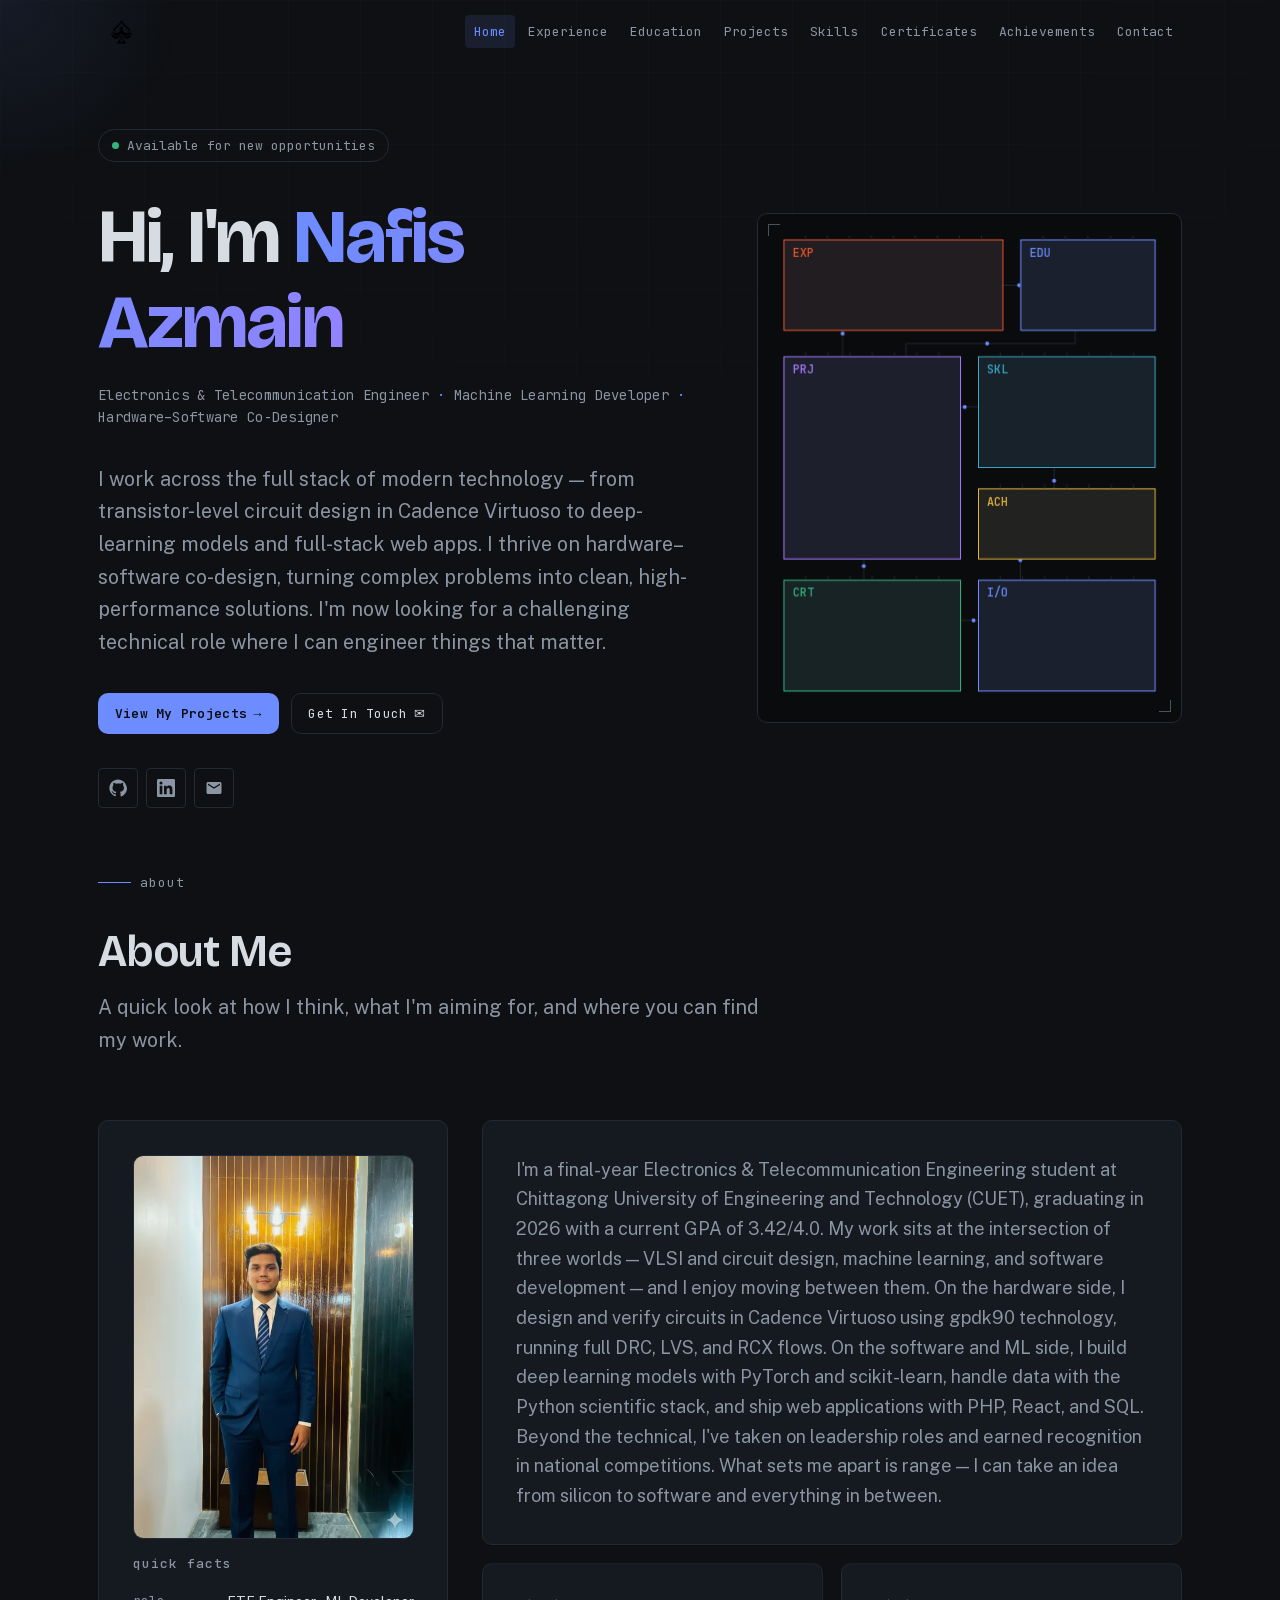
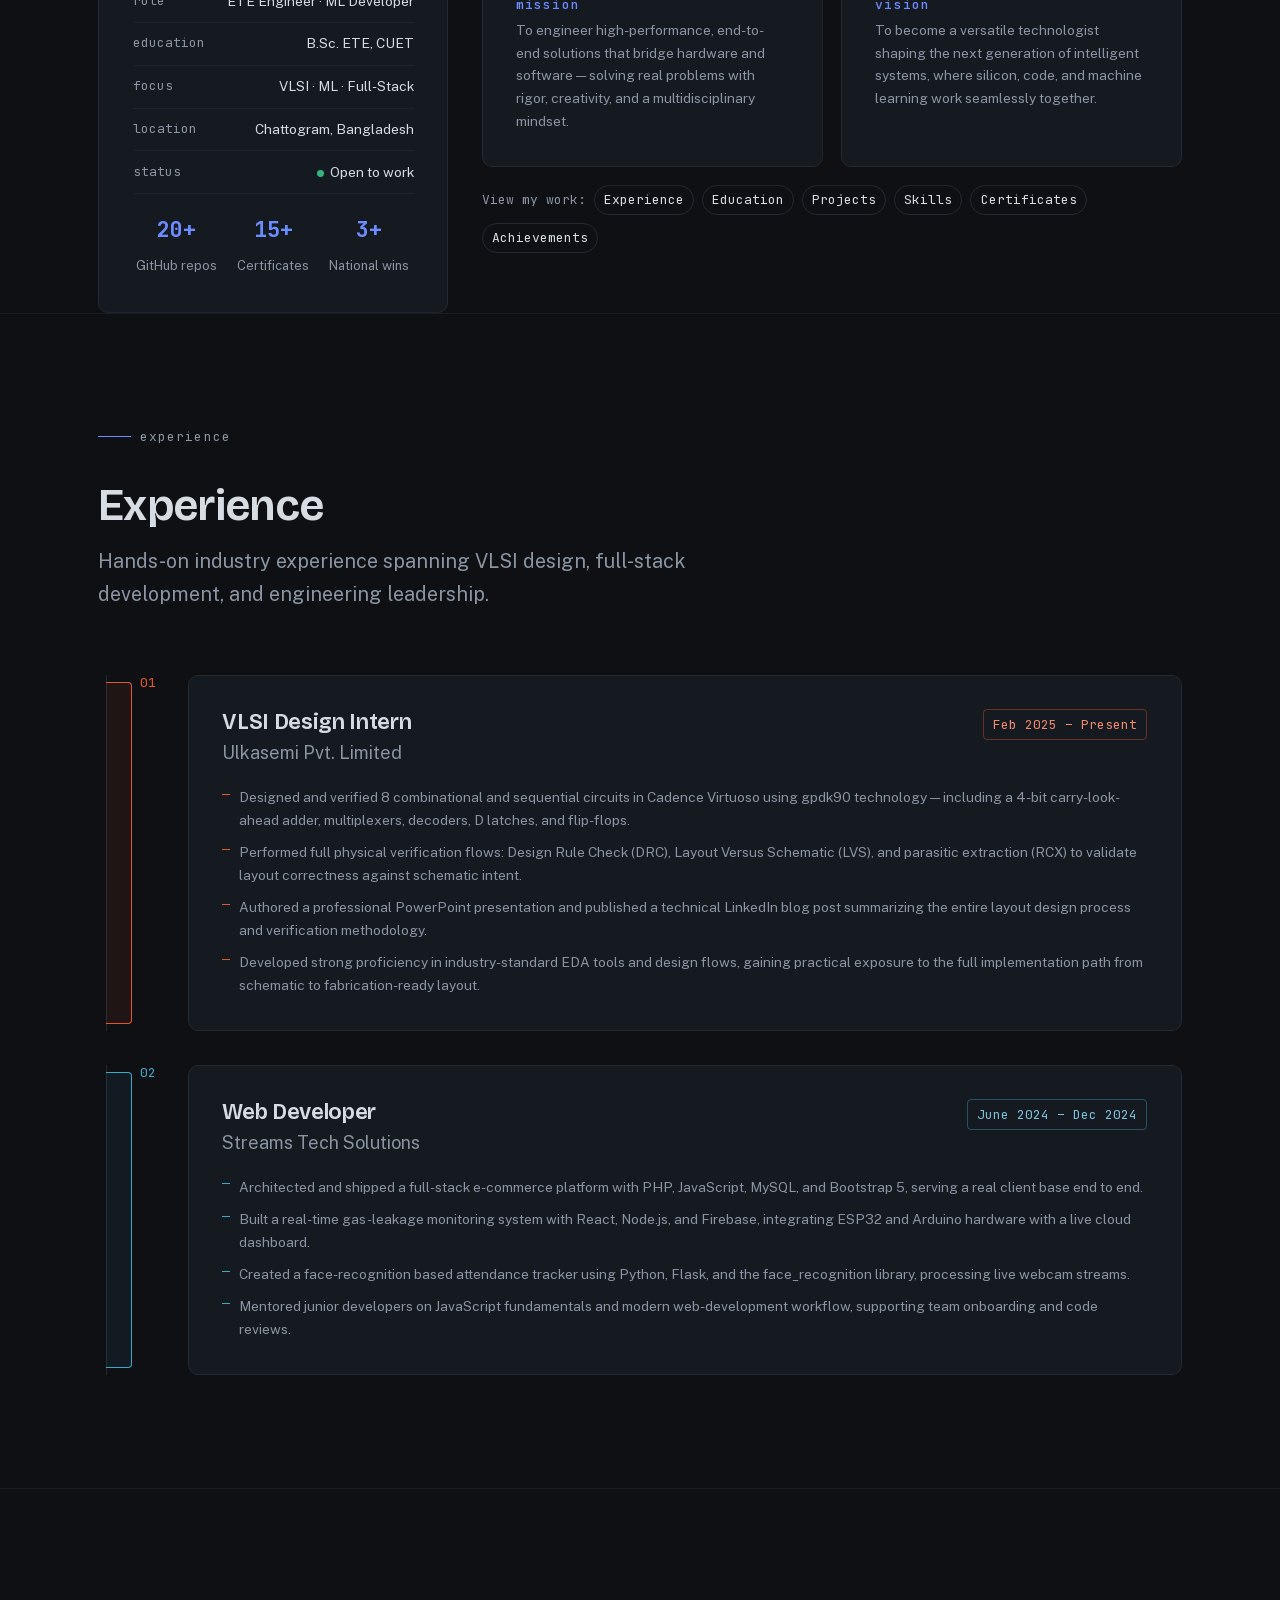
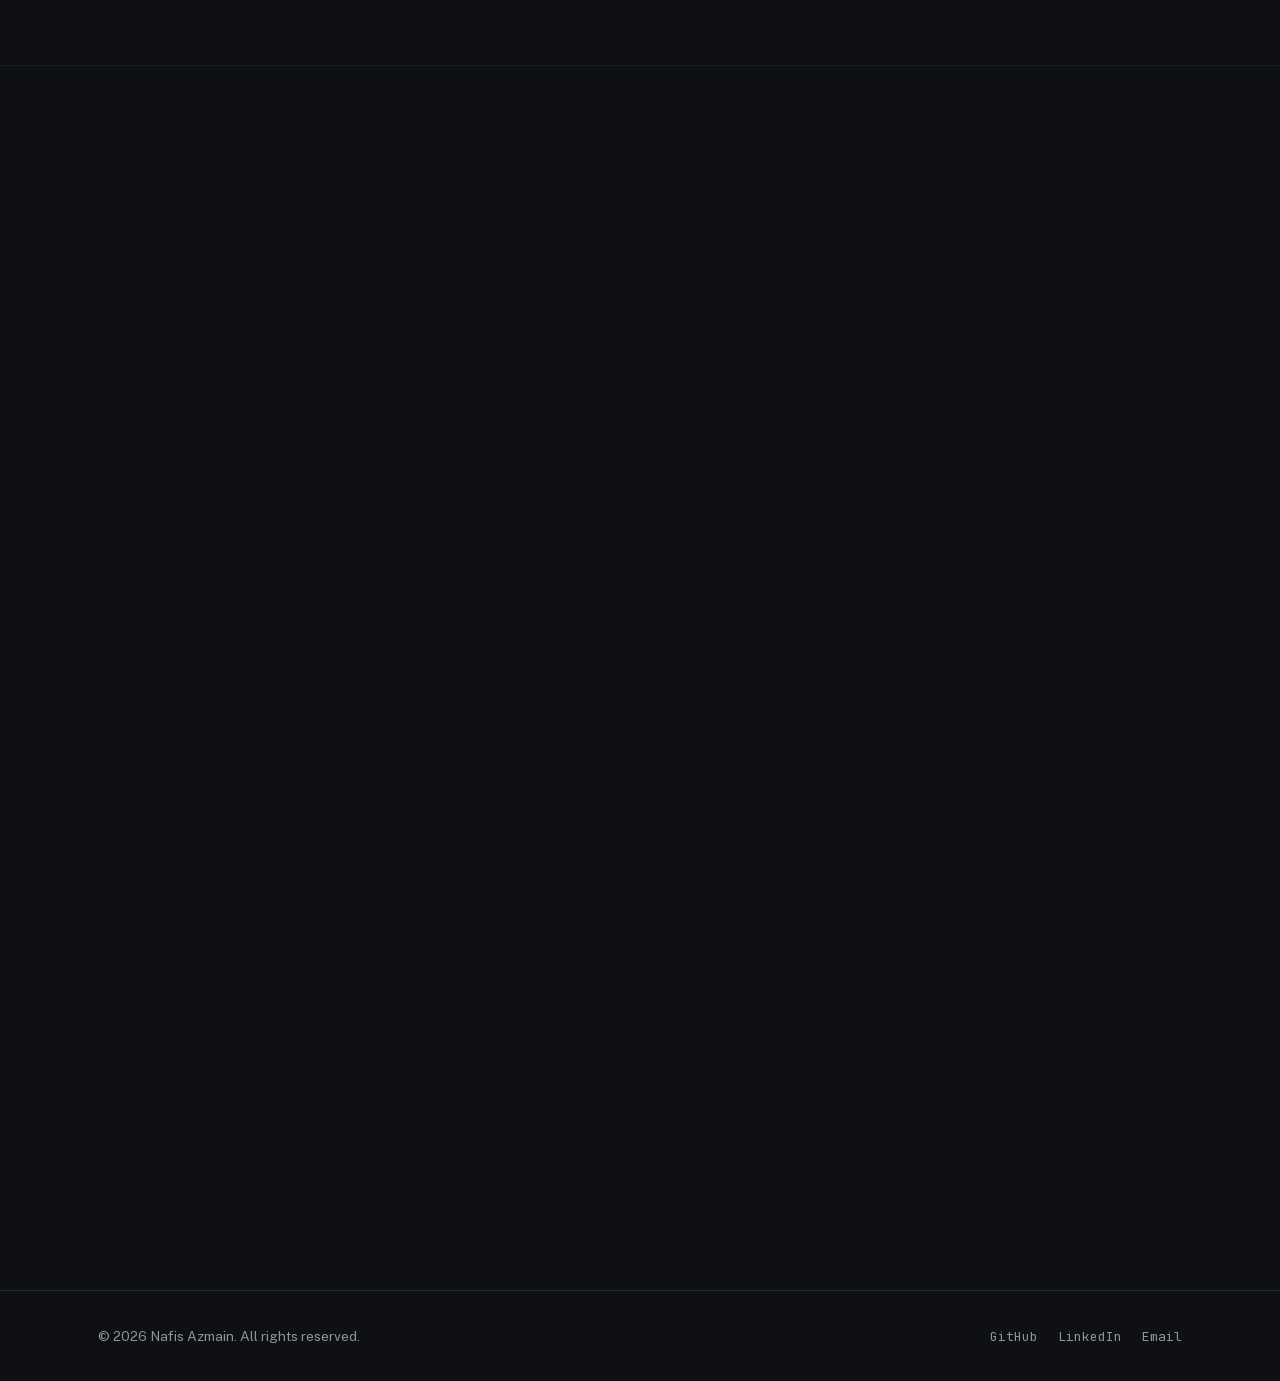
==== index.html @ 9a8f186a "Single-page portfolio with IC-layout design system Migrated from eight standalone pages to one ancho" ====
<!DOCTYPE html>
<html lang="en">
<head>
    <meta charset="UTF-8" />
    <meta name="viewport" content="width=device-width, initial-scale=1.0" />
    <title>Nafis Azmain — Portfolio</title>
    <meta name="description" content="Nafis Azmain — Electronics & Telecommunication Engineer, Machine Learning Developer, Hardware–Software Co-Designer." />
    <meta name="theme-color" content="#0E1013" />
    <link rel="icon" href="assets/img/logo-96.png" />
    <link rel="preload" href="assets/fonts/bricolage-grotesque-latin-vf.woff2" as="font" type="font/woff2" crossorigin />
    <link rel="preload" href="assets/fonts/public-sans-latin-vf.woff2" as="font" type="font/woff2" crossorigin />
    <link rel="preload" href="assets/fonts/jetbrains-mono-latin-vf.woff2" as="font" type="font/woff2" crossorigin />
    <link rel="stylesheet" href="assets/css/site.css" />
    <script>
        /* Capability bridge for CSS — prefs.js is the source of truth for modules */
        (function () {
            var c = document.documentElement.classList;
            c.add('js');
            var conn = navigator.connection;
            if (matchMedia('(prefers-reduced-motion: no-preference)').matches && !(conn && conn.saveData)) {
                c.add('motion-ok');
            }
        })();
    </script>
    <script type="importmap">
    {"imports": {
      "gsap": "https://esm.sh/gsap@3.15.0",
      "gsap/ScrollTrigger": "https://esm.sh/gsap@3.15.0/ScrollTrigger",
      "gsap/SplitText": "https://esm.sh/gsap@3.15.0/SplitText",
      "lenis": "https://esm.sh/lenis@1.3.25"
    }}
    </script>
    <script type="module" src="assets/js/site.js"></script>
</head>
<body>

<a class="skip-link" href="#main">Skip to content</a>

<!-- Icon sprite -->
<svg hidden aria-hidden="true">
    <symbol id="i-github" viewBox="0 0 24 24"><path fill="currentColor" d="M12 .5C5.7.5.5 5.7.5 12c0 5.1 3.3 9.4 7.8 10.9.6.1.8-.2.8-.6v-2c-3.2.7-3.9-1.4-3.9-1.4-.5-1.3-1.3-1.7-1.3-1.7-1-.7.1-.7.1-.7 1.2.1 1.8 1.2 1.8 1.2 1 1.8 2.8 1.3 3.5 1 .1-.8.4-1.3.7-1.6-2.6-.3-5.3-1.3-5.3-5.8 0-1.3.5-2.3 1.2-3.1-.1-.3-.5-1.5.1-3.1 0 0 1-.3 3.3 1.2 1-.3 2-.4 3-.4s2 .1 3 .4c2.3-1.5 3.3-1.2 3.3-1.2.6 1.6.2 2.8.1 3.1.8.8 1.2 1.9 1.2 3.1 0 4.5-2.7 5.5-5.3 5.8.4.4.8 1.1.8 2.2v3.3c0 .3.2.7.8.6 4.5-1.5 7.8-5.8 7.8-10.9C23.5 5.7 18.3.5 12 .5z"/></symbol>
    <symbol id="i-linkedin" viewBox="0 0 24 24"><path fill="currentColor" d="M20.45 20.45h-3.55v-5.57c0-1.33-.03-3.04-1.85-3.04-1.85 0-2.14 1.45-2.14 2.95v5.66H9.36V9h3.41v1.56h.05c.48-.9 1.65-1.85 3.4-1.85 3.63 0 4.3 2.39 4.3 5.5v6.24zM5.34 7.43a2.06 2.06 0 1 1 0-4.12 2.06 2.06 0 0 1 0 4.12zM7.12 20.45H3.56V9h3.56v11.45zM22.22 0H1.77C.79 0 0 .77 0 1.73v20.54C0 23.23.79 24 1.77 24h20.45c.98 0 1.78-.77 1.78-1.73V1.73C24 .77 23.2 0 22.22 0z"/></symbol>
    <symbol id="i-mail" viewBox="0 0 24 24"><path fill="currentColor" d="M20 4H4c-1.1 0-2 .9-2 2v12c0 1.1.9 2 2 2h16c1.1 0 2-.9 2-2V6c0-1.1-.9-2-2-2zm0 4-8 5-8-5V6l8 5 8-5v2z"/></symbol>
    <symbol id="i-ext" viewBox="0 0 24 24"><g fill="none" stroke="currentColor" stroke-width="2" stroke-linecap="round" stroke-linejoin="round"><path d="M18 13v6a2 2 0 0 1-2 2H5a2 2 0 0 1-2-2V8a2 2 0 0 1 2-2h6"/><path d="M15 3h6v6"/><path d="M10 14 21 3"/></g></symbol>
    <symbol id="i-location" viewBox="0 0 24 24"><path fill="currentColor" d="M12 2C8.13 2 5 5.13 5 9c0 5.25 7 13 7 13s7-7.75 7-13c0-3.87-3.13-7-7-7zm0 9.5a2.5 2.5 0 1 1 0-5 2.5 2.5 0 0 1 0 5z"/></symbol>
    <symbol id="i-clock" viewBox="0 0 24 24"><g fill="none" stroke="currentColor" stroke-width="2" stroke-linecap="round" stroke-linejoin="round"><circle cx="12" cy="12" r="9"/><path d="M12 7v5l3 2"/></g></symbol>
    <symbol id="i-menu" viewBox="0 0 24 24"><g fill="none" stroke="currentColor" stroke-width="2" stroke-linecap="round"><path d="M4 7h16M4 12h16M4 17h16"/></g></symbol>
    <symbol id="i-x" viewBox="0 0 24 24"><g fill="none" stroke="currentColor" stroke-width="2" stroke-linecap="round"><path d="m6 6 12 12M18 6 6 18"/></g></symbol>
    <symbol id="i-up" viewBox="0 0 24 24"><g fill="none" stroke="currentColor" stroke-width="2" stroke-linecap="round" stroke-linejoin="round"><path d="M12 19V5M5 12l7-7 7 7"/></g></symbol>
    <symbol id="i-eye" viewBox="0 0 24 24"><g fill="none" stroke="currentColor" stroke-width="2"><path d="M1 12s4-8 11-8 11 8 11 8-4 8-11 8-11-8-11-8z"/><circle cx="12" cy="12" r="3"/></g></symbol>
</svg>

<header class="site-header">
    <div class="container nav-bar">
        <a href="#hero" class="wordmark" aria-label="Nafis Azmain — Home">
            <img src="assets/img/logo-96.webp" alt="" width="141" height="96" />
        </a>
        <nav aria-label="Primary">
            <ul class="nav-links">
                <li><a href="#hero">Home</a></li>
                <li><a href="#experience">Experience</a></li>
                <li><a href="#education">Education</a></li>
                <li><a href="#projects">Projects</a></li>
                <li><a href="#skills">Skills</a></li>
                <li><a href="#certifications">Certificates</a></li>
                <li><a href="#achievements">Achievements</a></li>
                <li><a href="#contact">Contact</a></li>
            </ul>
        </nav>
        <button class="nav-toggle" popovertarget="nav-drawer" aria-label="Open menu">
            <svg aria-hidden="true"><use href="#i-menu" /></svg>
        </button>
    </div>
</header>

<div id="nav-drawer" class="nav-drawer" popover>
    <button class="drawer-close" popovertarget="nav-drawer" popovertargetaction="hide" aria-label="Close menu">
        <svg aria-hidden="true"><use href="#i-x" /></svg>
    </button>
    <ul>
        <li><a href="#hero">Home</a></li>
        <li><a href="#experience">Experience</a></li>
        <li><a href="#education">Education</a></li>
        <li><a href="#projects">Projects</a></li>
        <li><a href="#skills">Skills</a></li>
        <li><a href="#certifications">Certificates</a></li>
        <li><a href="#achievements">Achievements</a></li>
        <li><a href="#contact">Contact</a></li>
    </ul>
</div>

<main id="main">

    <!-- ============ HERO ============ -->
    <section id="hero" class="hero">
        <div class="container">
            <div class="hero-grid">
                <div class="hero-copy">
                    <p class="hero-eyebrow"><span class="dot" aria-hidden="true"></span> Available for new opportunities</p>
                    <h1 class="hero-name">Hi, I'm <span class="grad">Nafis Azmain</span></h1>
                    <p class="hero-tagline">Electronics &amp; Telecommunication Engineer <span class="role" aria-hidden="true">·</span> Machine Learning Developer <span class="role" aria-hidden="true">·</span> Hardware–Software Co-Designer</p>
                    <p class="hero-intro">
                        I work across the full stack of modern technology — from transistor-level circuit design in Cadence Virtuoso to deep-learning models and full-stack web apps. I thrive on hardware–software co-design, turning complex problems into clean, high-performance solutions. I'm now looking for a challenging technical role where I can engineer things that matter.
                    </p>
                    <div class="cta-row">
                        <a href="#projects" class="btn btn-primary" data-magnetic>View My Projects <span aria-hidden="true">→</span></a>
                        <a href="#contact" class="btn btn-ghost" data-magnetic>Get In Touch <span aria-hidden="true">✉</span></a>
                    </div>
                    <ul class="socials" aria-label="Social profiles">
                        <li><a href="https://github.com/LAXUS3333" target="_blank" rel="noopener" aria-label="GitHub"><svg aria-hidden="true"><use href="#i-github" /></svg></a></li>
                        <li><a href="https://linkedin.com/in/NafisAzmain" target="_blank" rel="noopener" aria-label="LinkedIn"><svg aria-hidden="true"><use href="#i-linkedin" /></svg></a></li>
                        <li><a href="mailto:nafiss3333@gmail.com" aria-label="Email"><svg aria-hidden="true"><use href="#i-mail" /></svg></a></li>
                    </ul>
                </div>

                <div class="hero-board" data-floorplan>
                    <canvas class="floorplan-canvas" aria-hidden="true"></canvas>
                    <ul class="floorplan-nav" aria-label="Sections">
                        <li class="fp-note" aria-hidden="true">// floorplan — jump to a block</li>
                        <li><a href="#experience">EXP — experience</a></li>
                        <li><a href="#education">EDU — education</a></li>
                        <li><a href="#projects">PRJ — projects</a></li>
                        <li><a href="#skills">SKL — skills</a></li>
                        <li><a href="#certifications">CRT — certificates</a></li>
                        <li><a href="#achievements">ACH — achievements</a></li>
                        <li><a href="#contact">I/O — contact</a></li>
                    </ul>
                </div>
            </div>

            <!-- About -->
            <div class="section-head lead-head" data-reveal>
                <p class="sec-eyebrow">about</p>
                <h2 class="sec-title">About Me</h2>
                <p class="sec-sub">A quick look at how I think, what I'm aiming for, and where you can find my work.</p>
            </div>
            <div class="about-grid">
                <aside class="about-facts card" data-reveal>
                    <img class="about-photo" src="assets/img/profile-864.webp" srcset="assets/img/profile-480.webp 480w, assets/img/profile-864.webp 864w" sizes="(max-width: 860px) calc(100vw - 2rem), 340px" alt="Portrait of Nafis Azmain" width="864" height="1184" loading="lazy" decoding="async" />
                    <h3 class="facts-title">quick facts</h3>
                    <ul class="facts-list">
                        <li><span class="fact-k">role</span><span class="fact-v">ETE Engineer · ML Developer</span></li>
                        <li><span class="fact-k">education</span><span class="fact-v">B.Sc. ETE, CUET</span></li>
                        <li><span class="fact-k">focus</span><span class="fact-v">VLSI · ML · Full-Stack</span></li>
                        <li><span class="fact-k">location</span><span class="fact-v">Chattogram, Bangladesh</span></li>
                        <li><span class="fact-k">status</span><span class="fact-v"><span class="fact-dot" aria-hidden="true"></span>Open to work</span></li>
                    </ul>
                    <div class="facts-stats">
                        <div><strong>20+</strong><span>GitHub repos</span></div>
                        <div><strong>15+</strong><span>Certificates</span></div>
                        <div><strong>3+</strong><span>National wins</span></div>
                    </div>
                </aside>
                <div class="about-body">
                    <div class="card prose" data-reveal>
                        <p>I'm a final-year Electronics &amp; Telecommunication Engineering student at Chittagong University of Engineering and Technology (CUET), graduating in 2026 with a current GPA of 3.42/4.0. My work sits at the intersection of three worlds — VLSI and circuit design, machine learning, and software development — and I enjoy moving between them. On the hardware side, I design and verify circuits in Cadence Virtuoso using gpdk90 technology, running full DRC, LVS, and RCX flows. On the software and ML side, I build deep learning models with PyTorch and scikit-learn, handle data with the Python scientific stack, and ship web applications with PHP, React, and SQL. Beyond the technical, I've taken on leadership roles and earned recognition in national competitions. What sets me apart is range — I can take an idea from silicon to software and everything in between.</p>
                    </div>
                    <div class="mv-grid">
                        <div class="mv-card card" data-reveal>
                            <h4>mission</h4>
                            <p>To engineer high-performance, end-to-end solutions that bridge hardware and software — solving real problems with rigor, creativity, and a multidisciplinary mindset.</p>
                        </div>
                        <div class="mv-card card" data-reveal>
                            <h4>vision</h4>
                            <p>To become a versatile technologist shaping the next generation of intelligent systems, where silicon, code, and machine learning work seamlessly together.</p>
                        </div>
                    </div>
                    <div class="view-work" data-reveal>
                        <span class="vw-label">View my work:</span>
                        <a href="#experience" class="pill">Experience</a>
                        <a href="#education" class="pill">Education</a>
                        <a href="#projects" class="pill">Projects</a>
                        <a href="#skills" class="pill">Skills</a>
                        <a href="#certifications" class="pill">Certificates</a>
                        <a href="#achievements" class="pill">Achievements</a>
                    </div>
                </div>
            </div>
        </div>
    </section>

    <!-- ============ EXPERIENCE ============ -->
    <section id="experience" class="section">
        <div class="container">
            <div class="section-head" data-reveal>
                <p class="sec-eyebrow">experience</p>
                <h2 class="sec-title">Experience</h2>
                <p class="sec-sub">Hands-on industry experience spanning VLSI design, full-stack development, and engineering leadership.</p>
            </div>
            <ol class="timeline">
                <li class="tl-item" style="--tl-c: var(--layer-vlsi)" data-reveal>
                    <div class="tl-rail" aria-hidden="true"><span class="tl-num">01</span></div>
                    <div class="tl-card card">
                        <div class="tl-head">
                            <div>
                                <h3 class="tl-role">VLSI Design Intern</h3>
                                <p class="tl-org">Ulkasemi Pvt. Limited</p>
                            </div>
                            <span class="tl-date">Feb 2025 – Present</span>
                        </div>
                        <ul>
                            <li>Designed and verified 8 combinational and sequential circuits in Cadence Virtuoso using gpdk90 technology — including a 4-bit carry-look-ahead adder, multiplexers, decoders, D latches, and flip-flops.</li>
                            <li>Performed full physical verification flows: Design Rule Check (DRC), Layout Versus Schematic (LVS), and parasitic extraction (RCX) to validate layout correctness against schematic intent.</li>
                            <li>Authored a professional PowerPoint presentation and published a technical LinkedIn blog post summarizing the entire layout design process and verification methodology.</li>
                            <li>Developed strong proficiency in industry-standard EDA tools and design flows, gaining practical exposure to the full implementation path from schematic to fabrication-ready layout.</li>
                        </ul>
                    </div>
                </li>
                <li class="tl-item" style="--tl-c: var(--layer-web)" data-reveal>
                    <div class="tl-rail" aria-hidden="true"><span class="tl-num">02</span></div>
                    <div class="tl-card card">
                        <div class="tl-head">
                            <div>
                                <h3 class="tl-role">Web Developer</h3>
                                <p class="tl-org">Streams Tech Solutions</p>
                            </div>
                            <span class="tl-date">June 2024 – Dec 2024</span>
                        </div>
                        <ul>
                            <li>Architected and shipped a full-stack e-commerce platform with PHP, JavaScript, MySQL, and Bootstrap 5, serving a real client base end to end.</li>
                            <li>Built a real-time gas-leakage monitoring system with React, Node.js, and Firebase, integrating ESP32 and Arduino hardware with a live cloud dashboard.</li>
                            <li>Created a face-recognition based attendance tracker using Python, Flask, and the face_recognition library, processing live webcam streams.</li>
                            <li>Mentored junior developers on JavaScript fundamentals and modern web-development workflow, supporting team onboarding and code reviews.</li>
                        </ul>
                    </div>
                </li>
            </ol>
        </div>
    </section>

    <!-- ============ EDUCATION ============ -->
    <section id="education" class="section">
        <div class="container">
            <div class="section-head" data-reveal>
                <p class="sec-eyebrow">education</p>
                <h2 class="sec-title">Education</h2>
                <p class="sec-sub">My academic foundation in engineering, with a strong focus on electronics, communication, and applied computing.</p>
            </div>
            <ol class="timeline">
                <li class="tl-item" data-reveal>
                    <div class="tl-rail" aria-hidden="true"><span class="tl-num">01</span></div>
                    <div class="tl-card card">
                        <div class="tl-head">
                            <div>
                                <h3 class="tl-role">B.Sc. in Electronics &amp; Telecommunication Engineering</h3>
                                <p class="tl-org">Chittagong University of Engineering and Technology (CUET)</p>
                            </div>
                            <span class="tl-date">2022 – 2026</span>
                        </div>
                        <p class="tl-meta">Current GPA: <strong>3.42 / 4.00</strong></p>
                        <ul>
                            <li>Studying core ETE subjects: VLSI design, digital signal processing, communication systems, microcontrollers, and data structures.</li>
                            <li>Active member of CUET Robotics &amp; Programming Club — collaborated on inter-university projects and technical workshops.</li>
                            <li>Selected through the highly competitive CUET admission test (among the top 1.5% of applicants nationwide).</li>
                            <li>Consistently maintained a strong academic record while balancing multiple internships, leadership roles, and competitive programming.</li>
                        </ul>
                    </div>
                </li>
            </ol>
        </div>
    </section>

    <!-- ============ PROJECTS ============ -->
    <section id="projects" class="section">
        <div class="container">
            <div class="section-head" data-reveal>
                <p class="sec-eyebrow">projects</p>
                <h2 class="sec-title">Projects</h2>
                <p class="sec-sub">Real work from my GitHub — spanning VLSI &amp; digital design, machine learning, computer vision, edge AI, data analysis, and full-stack web. <a href="https://github.com/LAXUS3333" target="_blank" rel="noopener">See all on GitHub →</a></p>
            </div>

            <div class="filters" role="group" aria-label="Filter projects" hidden>
                <button class="filter-btn" data-filter="all" aria-pressed="true">all</button>
                <button class="filter-btn" data-filter="ml" aria-pressed="false">ml</button>
                <button class="filter-btn" data-filter="cv" aria-pressed="false">cv</button>
                <button class="filter-btn" data-filter="vlsi" aria-pressed="false">vlsi</button>
                <button class="filter-btn" data-filter="embedded" aria-pressed="false">embedded</button>
                <button class="filter-btn" data-filter="web" aria-pressed="false">web</button>
            </div>
            <p class="filter-status mono dim" aria-live="polite"></p>

            <div class="proj-wrap">
                <ul class="proj-grid">

                    <li class="proj-card" data-cat="ml" data-slug="vqa" style="--c: var(--layer-ml)" data-reveal>
                        <div class="poster" aria-hidden="true"><svg viewBox="0 0 1600 900" focusable="false"><use href="assets/img/projects/vqa.svg#p" /></svg></div>
                        <div class="proj-meta-row"><span class="chip">ml</span><span class="proj-lang">Jupyter</span></div>
                        <h3 class="proj-title">Visual Question Answering</h3>
                        <p class="proj-desc">A multimodal transformer for visual question answering that fuses a ViT image encoder with a BERT text encoder, then speaks its answers aloud via gTTS text-to-speech.</p>
                        <div class="pills"><span class="pill">PyTorch</span><span class="pill">ViT</span><span class="pill">BERT</span><span class="pill">gTTS</span></div>
                        <div class="proj-foot">
                            <button class="proj-open" data-open="vqa" hidden>case study →</button>
                            <div class="proj-links"><a href="https://github.com/LAXUS3333/Visual-Question-Answering-using-Multimodal-Transformer" target="_blank" rel="noopener"><svg aria-hidden="true"><use href="#i-github" /></svg> Code</a></div>
                        </div>
                    </li>
                    <template data-proj="vqa">
                        <p class="chip" style="--c: var(--layer-ml)">ml</p>
                        <p>A multimodal transformer for visual question answering that fuses a ViT image encoder with a BERT text encoder, then speaks its answers aloud via gTTS text-to-speech.</p>
                        <h4>stack</h4>
                        <div class="pills"><span class="pill">PyTorch</span><span class="pill">ViT</span><span class="pill">BERT</span><span class="pill">gTTS</span><span class="pill">Jupyter</span></div>
                        <h4>links</h4>
                        <div class="dialog-links"><a class="btn btn-ghost" href="https://github.com/LAXUS3333/Visual-Question-Answering-using-Multimodal-Transformer" target="_blank" rel="noopener"><svg aria-hidden="true" width="15" height="15"><use href="#i-github" /></svg> Code</a></div>
                    </template>

                    <li class="proj-card" data-cat="cv" data-slug="waste-classification" style="--c: var(--layer-cv)" data-reveal>
                        <div class="poster" aria-hidden="true"><svg viewBox="0 0 1600 900" focusable="false"><use href="assets/img/projects/waste-classification.svg#p" /></svg></div>
                        <div class="proj-meta-row"><span class="chip">cv</span><span class="proj-lang">Python</span></div>
                        <h3 class="proj-title">Waste Classification</h3>
                        <p class="proj-metric">6-class · INT8</p>
                        <p class="proj-desc">A 6-class waste image classifier built on a CBAM-attention MobileNetV3-Small backbone, then quantized to INT8 ONNX/TFLite for fast, low-power inference on edge devices.</p>
                        <div class="pills"><span class="pill">PyTorch</span><span class="pill">MobileNetV3</span><span class="pill">CBAM</span><span class="pill">ONNX · INT8</span></div>
                        <div class="proj-foot">
                            <button class="proj-open" data-open="waste-classification" hidden>case study →</button>
                            <div class="proj-links"><a href="https://github.com/LAXUS3333/Waste-Classification" target="_blank" rel="noopener"><svg aria-hidden="true"><use href="#i-github" /></svg> Code</a></div>
                        </div>
                    </li>
                    <template data-proj="waste-classification">
                        <p class="chip" style="--c: var(--layer-cv)">cv</p>
                        <p>A 6-class waste image classifier built on a CBAM-attention MobileNetV3-Small backbone, then quantized to INT8 ONNX/TFLite for fast, low-power inference on edge devices.</p>
                        <h4>stack</h4>
                        <div class="pills"><span class="pill">PyTorch</span><span class="pill">MobileNetV3</span><span class="pill">CBAM</span><span class="pill">ONNX · INT8</span><span class="pill">Python</span></div>
                        <h4>links</h4>
                        <div class="dialog-links"><a class="btn btn-ghost" href="https://github.com/LAXUS3333/Waste-Classification" target="_blank" rel="noopener"><svg aria-hidden="true" width="15" height="15"><use href="#i-github" /></svg> Code</a></div>
                    </template>

                    <li class="proj-card" data-cat="embedded" data-slug="pi-edge-dashboard" style="--c: var(--layer-embedded)" data-reveal>
                        <div class="poster" aria-hidden="true"><svg viewBox="0 0 1600 900" focusable="false"><use href="assets/img/projects/pi-edge-dashboard.svg#p" /></svg></div>
                        <div class="proj-meta-row"><span class="chip">embedded</span><span class="proj-lang">Python</span></div>
                        <h3 class="proj-title">Pi Edge Dashboard</h3>
                        <p class="proj-desc">A phone-friendly web dashboard for a Raspberry Pi that streams a live, annotated MJPEG camera feed alongside real-time stats — FPS, inference latency, and the model's current prediction.</p>
                        <div class="pills"><span class="pill">Python</span><span class="pill">Raspberry Pi</span><span class="pill">TFLite</span><span class="pill">MJPEG</span></div>
                        <div class="proj-foot">
                            <button class="proj-open" data-open="pi-edge-dashboard" hidden>case study →</button>
                            <div class="proj-links"><a href="https://github.com/LAXUS3333/Pi-Dashboard" target="_blank" rel="noopener"><svg aria-hidden="true"><use href="#i-github" /></svg> Code</a></div>
                        </div>
                    </li>
                    <template data-proj="pi-edge-dashboard">
                        <p class="chip" style="--c: var(--layer-embedded)">embedded</p>
                        <p>A phone-friendly web dashboard for a Raspberry Pi that streams a live, annotated MJPEG camera feed alongside real-time stats — FPS, inference latency, and the model's current prediction.</p>
                        <h4>stack</h4>
                        <div class="pills"><span class="pill">Python</span><span class="pill">Raspberry Pi</span><span class="pill">TFLite</span><span class="pill">MJPEG</span></div>
                        <h4>links</h4>
                        <div class="dialog-links"><a class="btn btn-ghost" href="https://github.com/LAXUS3333/Pi-Dashboard" target="_blank" rel="noopener"><svg aria-hidden="true" width="15" height="15"><use href="#i-github" /></svg> Code</a></div>
                    </template>

                    <li class="proj-card" data-cat="cv" data-slug="object-detection-pi4" style="--c: var(--layer-cv)" data-reveal>
                        <div class="poster" aria-hidden="true"><svg viewBox="0 0 1600 900" focusable="false"><use href="assets/img/projects/object-detection-pi4.svg#p" /></svg></div>
                        <div class="proj-meta-row"><span class="chip">cv</span><span class="proj-lang">Python</span></div>
                        <h3 class="proj-title">Object Detection on Pi 4</h3>
                        <p class="proj-desc">Real-time YOLO object detection running on a Raspberry Pi 4 — a compact, deployable computer-vision pipeline tuned for constrained edge hardware.</p>
                        <div class="pills"><span class="pill">Python</span><span class="pill">YOLO</span><span class="pill">OpenCV</span><span class="pill">Raspberry Pi</span></div>
                        <div class="proj-foot">
                            <button class="proj-open" data-open="object-detection-pi4" hidden>case study →</button>
                            <div class="proj-links"><a href="https://github.com/LAXUS3333/Object-Detection-using-Raspberry-Pi-4" target="_blank" rel="noopener"><svg aria-hidden="true"><use href="#i-github" /></svg> Code</a></div>
                        </div>
                    </li>
                    <template data-proj="object-detection-pi4">
                        <p class="chip" style="--c: var(--layer-cv)">cv</p>
                        <p>Real-time YOLO object detection running on a Raspberry Pi 4 — a compact, deployable computer-vision pipeline tuned for constrained edge hardware.</p>
                        <h4>stack</h4>
                        <div class="pills"><span class="pill">Python</span><span class="pill">YOLO</span><span class="pill">OpenCV</span><span class="pill">Raspberry Pi</span></div>
                        <h4>links</h4>
                        <div class="dialog-links"><a class="btn btn-ghost" href="https://github.com/LAXUS3333/Object-Detection-using-Raspberry-Pi-4" target="_blank" rel="noopener"><svg aria-hidden="true" width="15" height="15"><use href="#i-github" /></svg> Code</a></div>
                    </template>

                    <li class="proj-card" data-cat="ml" data-slug="cross-domain-eval" style="--c: var(--layer-ml)" data-reveal>
                        <div class="poster" aria-hidden="true"><svg viewBox="0 0 1600 900" focusable="false"><use href="assets/img/projects/cross-domain-eval.svg#p" /></svg></div>
                        <div class="proj-meta-row"><span class="chip">ml</span><span class="proj-lang">Python</span></div>
                        <h3 class="proj-title">Cross-Domain Eval</h3>
                        <p class="proj-desc">A benchmarking study comparing how ConvNeXt and EfficientNet-B0 generalize across domains, measuring robustness when models meet data that differs from their training distribution.</p>
                        <div class="pills"><span class="pill">PyTorch</span><span class="pill">ConvNeXt</span><span class="pill">EfficientNet</span></div>
                        <div class="proj-foot">
                            <button class="proj-open" data-open="cross-domain-eval" hidden>case study →</button>
                            <div class="proj-links"><a href="https://github.com/LAXUS3333/Cross-Domain-Eval" target="_blank" rel="noopener"><svg aria-hidden="true"><use href="#i-github" /></svg> Code</a></div>
                        </div>
                    </li>
                    <template data-proj="cross-domain-eval">
                        <p class="chip" style="--c: var(--layer-ml)">ml</p>
                        <p>A benchmarking study comparing how ConvNeXt and EfficientNet-B0 generalize across domains, measuring robustness when models meet data that differs from their training distribution.</p>
                        <h4>stack</h4>
                        <div class="pills"><span class="pill">PyTorch</span><span class="pill">ConvNeXt</span><span class="pill">EfficientNet</span></div>
                        <h4>links</h4>
                        <div class="dialog-links"><a class="btn btn-ghost" href="https://github.com/LAXUS3333/Cross-Domain-Eval" target="_blank" rel="noopener"><svg aria-hidden="true" width="15" height="15"><use href="#i-github" /></svg> Code</a></div>
                    </template>

                    <li class="proj-card" data-cat="ml" data-slug="disease-prediction" style="--c: var(--layer-ml)" data-reveal>
                        <div class="poster" aria-hidden="true"><svg viewBox="0 0 1600 900" focusable="false"><use href="assets/img/projects/disease-prediction.svg#p" /></svg></div>
                        <div class="proj-meta-row"><span class="chip">ml</span><span class="proj-lang">Jupyter</span></div>
                        <h3 class="proj-title">Disease Prediction</h3>
                        <p class="proj-desc">A machine-learning pipeline that predicts disease from patient symptom data, comparing classical classifiers across a labelled medical dataset.</p>
                        <div class="pills"><span class="pill">scikit-learn</span><span class="pill">Pandas</span><span class="pill">Jupyter</span></div>
                        <div class="proj-foot">
                            <button class="proj-open" data-open="disease-prediction" hidden>case study →</button>
                            <div class="proj-links"><a href="https://github.com/LAXUS3333/Disease-Prediction-using-ML" target="_blank" rel="noopener"><svg aria-hidden="true"><use href="#i-github" /></svg> Code</a></div>
                        </div>
                    </li>
                    <template data-proj="disease-prediction">
                        <p class="chip" style="--c: var(--layer-ml)">ml</p>
                        <p>A machine-learning pipeline that predicts disease from patient symptom data, comparing classical classifiers across a labelled medical dataset.</p>
                        <h4>stack</h4>
                        <div class="pills"><span class="pill">scikit-learn</span><span class="pill">Pandas</span><span class="pill">Jupyter</span></div>
                        <h4>links</h4>
                        <div class="dialog-links"><a class="btn btn-ghost" href="https://github.com/LAXUS3333/Disease-Prediction-using-ML" target="_blank" rel="noopener"><svg aria-hidden="true" width="15" height="15"><use href="#i-github" /></svg> Code</a></div>
                    </template>

                    <li class="proj-card" data-cat="ml" data-slug="brazil-house-prices" style="--c: var(--layer-ml)" data-reveal>
                        <div class="poster" aria-hidden="true"><svg viewBox="0 0 1600 900" focusable="false"><use href="assets/img/projects/brazil-house-prices.svg#p" /></svg></div>
                        <div class="proj-meta-row"><span class="chip">ml</span><span class="proj-lang">Jupyter</span></div>
                        <h3 class="proj-title">Brazil House Prices</h3>
                        <p class="proj-desc">Exploratory data analysis of Brazilian housing — segmenting and visualizing prices by state and region, and surfacing the drivers behind regional price variation.</p>
                        <div class="pills"><span class="pill">Pandas</span><span class="pill">Matplotlib</span><span class="pill">Seaborn</span></div>
                        <div class="proj-foot">
                            <button class="proj-open" data-open="brazil-house-prices" hidden>case study →</button>
                            <div class="proj-links"><a href="https://github.com/LAXUS3333/House-Prices-in-Brasil" target="_blank" rel="noopener"><svg aria-hidden="true"><use href="#i-github" /></svg> Code</a></div>
                        </div>
                    </li>
                    <template data-proj="brazil-house-prices">
                        <p class="chip" style="--c: var(--layer-ml)">ml</p>
                        <p>Exploratory data analysis of Brazilian housing — segmenting and visualizing prices by state and region, and surfacing the drivers behind regional price variation.</p>
                        <h4>stack</h4>
                        <div class="pills"><span class="pill">Pandas</span><span class="pill">Matplotlib</span><span class="pill">Seaborn</span><span class="pill">Jupyter</span></div>
                        <h4>links</h4>
                        <div class="dialog-links"><a class="btn btn-ghost" href="https://github.com/LAXUS3333/House-Prices-in-Brasil" target="_blank" rel="noopener"><svg aria-hidden="true" width="15" height="15"><use href="#i-github" /></svg> Code</a></div>
                    </template>

                    <li class="proj-card" data-cat="ml" data-slug="pokemon-eda" style="--c: var(--layer-ml)" data-reveal>
                        <div class="poster" aria-hidden="true"><svg viewBox="0 0 1600 900" focusable="false"><use href="assets/img/projects/pokemon-eda.svg#p" /></svg></div>
                        <div class="proj-meta-row"><span class="chip">ml</span><span class="proj-lang">Notebook</span></div>
                        <h3 class="proj-title">Pokémon EDA</h3>
                        <p class="proj-desc">An exploratory analysis of a Generation 1–6 Pokémon dataset from Kaggle, digging into stat distributions, type matchups, and the trends that define each generation.</p>
                        <div class="pills"><span class="pill">Pandas</span><span class="pill">Colab</span><span class="pill">Data Viz</span></div>
                        <div class="proj-foot">
                            <button class="proj-open" data-open="pokemon-eda" hidden>case study →</button>
                            <div class="proj-links"><a href="https://github.com/LAXUS3333/Pokemon-Exploratory-Data-Analysis" target="_blank" rel="noopener"><svg aria-hidden="true"><use href="#i-github" /></svg> Code</a></div>
                        </div>
                    </li>
                    <template data-proj="pokemon-eda">
                        <p class="chip" style="--c: var(--layer-ml)">ml</p>
                        <p>An exploratory analysis of a Generation 1–6 Pokémon dataset from Kaggle, digging into stat distributions, type matchups, and the trends that define each generation.</p>
                        <h4>stack</h4>
                        <div class="pills"><span class="pill">Pandas</span><span class="pill">Colab</span><span class="pill">Data Viz</span></div>
                        <h4>links</h4>
                        <div class="dialog-links"><a class="btn btn-ghost" href="https://github.com/LAXUS3333/Pokemon-Exploratory-Data-Analysis" target="_blank" rel="noopener"><svg aria-hidden="true" width="15" height="15"><use href="#i-github" /></svg> Code</a></div>
                    </template>

                    <li class="proj-card" data-cat="ml" data-slug="imdb-movies-eda" style="--c: var(--layer-ml)" data-reveal>
                        <div class="poster" aria-hidden="true"><svg viewBox="0 0 1600 900" focusable="false"><use href="assets/img/projects/imdb-movies-eda.svg#p" /></svg></div>
                        <div class="proj-meta-row"><span class="chip">ml</span><span class="proj-lang">Jupyter</span></div>
                        <h3 class="proj-title">IMDb Movies EDA</h3>
                        <p class="proj-desc">A data exploration of an IMDb movies dataset from Kaggle — analyzing ratings, genres, and runtime to find what correlates with a film's success.</p>
                        <div class="pills"><span class="pill">Pandas</span><span class="pill">NumPy</span><span class="pill">Matplotlib</span></div>
                        <div class="proj-foot">
                            <button class="proj-open" data-open="imdb-movies-eda" hidden>case study →</button>
                            <div class="proj-links"><a href="https://github.com/LAXUS3333/IMDb-Movies-Exploratory-Data-Analysis" target="_blank" rel="noopener"><svg aria-hidden="true"><use href="#i-github" /></svg> Code</a></div>
                        </div>
                    </li>
                    <template data-proj="imdb-movies-eda">
                        <p class="chip" style="--c: var(--layer-ml)">ml</p>
                        <p>A data exploration of an IMDb movies dataset from Kaggle — analyzing ratings, genres, and runtime to find what correlates with a film's success.</p>
                        <h4>stack</h4>
                        <div class="pills"><span class="pill">Pandas</span><span class="pill">NumPy</span><span class="pill">Matplotlib</span></div>
                        <h4>links</h4>
                        <div class="dialog-links"><a class="btn btn-ghost" href="https://github.com/LAXUS3333/IMDb-Movies-Exploratory-Data-Analysis" target="_blank" rel="noopener"><svg aria-hidden="true" width="15" height="15"><use href="#i-github" /></svg> Code</a></div>
                    </template>

                    <li class="proj-card" data-cat="vlsi" data-slug="cla-adder-4bit" style="--c: var(--layer-vlsi)" data-reveal>
                        <div class="poster" aria-hidden="true"><svg viewBox="0 0 1600 900" focusable="false"><use href="assets/img/projects/cla-adder-4bit.svg#p" /></svg></div>
                        <div class="proj-meta-row"><span class="chip">vlsi</span><span class="proj-lang">Cadence</span></div>
                        <h3 class="proj-title">4-Bit Carry-Look-Ahead Adder</h3>
                        <p class="proj-metric">4-bit · DRC/LVS clean</p>
                        <p class="proj-desc">A full custom-IC design of a 4-bit carry-look-ahead adder — schematic, layout, and symbol with extracted netlists and a verification report covering DRC, LVS, and timing.</p>
                        <div class="pills"><span class="pill">Cadence Virtuoso</span><span class="pill">gpdk90</span><span class="pill">DRC · LVS · RCX</span></div>
                        <div class="proj-foot">
                            <button class="proj-open" data-open="cla-adder-4bit" hidden>case study →</button>
                            <div class="proj-links"><a href="https://github.com/LAXUS3333/4-Bit-Carry-Look-Ahead-Adder" target="_blank" rel="noopener"><svg aria-hidden="true"><use href="#i-github" /></svg> Code</a></div>
                        </div>
                    </li>
                    <template data-proj="cla-adder-4bit">
                        <p class="chip" style="--c: var(--layer-vlsi)">vlsi</p>
                        <p>A full custom-IC design of a 4-bit carry-look-ahead adder — schematic, layout, and symbol with extracted netlists and a verification report covering DRC, LVS, and timing.</p>
                        <h4>stack</h4>
                        <div class="pills"><span class="pill">Cadence Virtuoso</span><span class="pill">gpdk90</span><span class="pill">DRC · LVS · RCX</span></div>
                        <h4>links</h4>
                        <div class="dialog-links"><a class="btn btn-ghost" href="https://github.com/LAXUS3333/4-Bit-Carry-Look-Ahead-Adder" target="_blank" rel="noopener"><svg aria-hidden="true" width="15" height="15"><use href="#i-github" /></svg> Code</a></div>
                    </template>

                    <li class="proj-card" data-cat="vlsi" data-slug="sap1-microprocessor" style="--c: var(--layer-vlsi)" data-reveal>
                        <div class="poster" aria-hidden="true"><svg viewBox="0 0 1600 900" focusable="false"><use href="assets/img/projects/sap1-microprocessor.svg#p" /></svg></div>
                        <div class="proj-meta-row"><span class="chip">vlsi</span><span class="proj-lang">Logisim</span></div>
                        <h3 class="proj-title">SAP-1 Microprocessor</h3>
                        <p class="proj-metric">8-bit CPU</p>
                        <p class="proj-desc">A component-up simulation of the classic SAP-1 8-bit CPU architecture in Logisim — general-purpose registers, an adder/subtractor ALU, program counter, and control logic, with full lab reports.</p>
                        <div class="pills"><span class="pill">Logisim</span><span class="pill">Digital Design</span><span class="pill">Computer Arch</span></div>
                        <div class="proj-foot">
                            <button class="proj-open" data-open="sap1-microprocessor" hidden>case study →</button>
                            <div class="proj-links"><a href="https://github.com/LAXUS3333/SAP-1-Microprocessor-Design" target="_blank" rel="noopener"><svg aria-hidden="true"><use href="#i-github" /></svg> Code</a></div>
                        </div>
                    </li>
                    <template data-proj="sap1-microprocessor">
                        <p class="chip" style="--c: var(--layer-vlsi)">vlsi</p>
                        <p>A component-up simulation of the classic SAP-1 8-bit CPU architecture in Logisim — general-purpose registers, an adder/subtractor ALU, program counter, and control logic, with full lab reports.</p>
                        <h4>stack</h4>
                        <div class="pills"><span class="pill">Logisim</span><span class="pill">Digital Design</span><span class="pill">Computer Arch</span></div>
                        <h4>links</h4>
                        <div class="dialog-links"><a class="btn btn-ghost" href="https://github.com/LAXUS3333/SAP-1-Microprocessor-Design" target="_blank" rel="noopener"><svg aria-hidden="true" width="15" height="15"><use href="#i-github" /></svg> Code</a></div>
                    </template>

                    <li class="proj-card" data-cat="embedded" data-slug="atmega328p-weather-station" style="--c: var(--layer-embedded)" data-reveal>
                        <div class="poster" aria-hidden="true"><svg viewBox="0 0 1600 900" focusable="false"><use href="assets/img/projects/atmega328p-weather-station.svg#p" /></svg></div>
                        <div class="proj-meta-row"><span class="chip">embedded</span><span class="proj-lang">C++</span></div>
                        <h3 class="proj-title">ATMega328P Weather Station</h3>
                        <p class="proj-metric">fan &gt; 25 °C</p>
                        <p class="proj-desc">A working weather-station prototype built around the ATMega328P with DHT11 and BMP180 sensors, an LCD readout, and a 5 V fan that kicks in automatically above 25 °C — hardware built from scratch.</p>
                        <div class="pills"><span class="pill">C++</span><span class="pill">ATMega328P</span><span class="pill">DHT11 · BMP180</span></div>
                        <div class="proj-foot">
                            <button class="proj-open" data-open="atmega328p-weather-station" hidden>case study →</button>
                            <div class="proj-links"><a href="https://github.com/LAXUS3333/Weather-Station-using-ATMega328P" target="_blank" rel="noopener"><svg aria-hidden="true"><use href="#i-github" /></svg> Code</a></div>
                        </div>
                    </li>
                    <template data-proj="atmega328p-weather-station">
                        <p class="chip" style="--c: var(--layer-embedded)">embedded</p>
                        <p>A working weather-station prototype built around the ATMega328P with DHT11 and BMP180 sensors, an LCD readout, and a 5 V fan that kicks in automatically above 25 °C — hardware built from scratch.</p>
                        <h4>stack</h4>
                        <div class="pills"><span class="pill">C++</span><span class="pill">ATMega328P</span><span class="pill">DHT11 · BMP180</span></div>
                        <h4>links</h4>
                        <div class="dialog-links"><a class="btn btn-ghost" href="https://github.com/LAXUS3333/Weather-Station-using-ATMega328P" target="_blank" rel="noopener"><svg aria-hidden="true" width="15" height="15"><use href="#i-github" /></svg> Code</a></div>
                    </template>

                    <li class="proj-card" data-cat="vlsi" data-slug="binary-gray-converter" style="--c: var(--layer-vlsi)" data-reveal>
                        <div class="poster" aria-hidden="true"><svg viewBox="0 0 1600 900" focusable="false"><use href="assets/img/projects/binary-gray-converter.svg#p" /></svg></div>
                        <div class="proj-meta-row"><span class="chip">vlsi</span><span class="proj-lang">Logic</span></div>
                        <h3 class="proj-title">Binary → Gray Code Converter</h3>
                        <p class="proj-desc">A clean combinational-logic design that converts binary to Gray code, built and verified as part of digital-logic coursework.</p>
                        <div class="pills"><span class="pill">Digital Logic</span><span class="pill">Combinational</span></div>
                        <div class="proj-foot">
                            <button class="proj-open" data-open="binary-gray-converter" hidden>case study →</button>
                            <div class="proj-links"><a href="https://github.com/LAXUS3333/Binary-to-Gray-Code-Converter" target="_blank" rel="noopener"><svg aria-hidden="true"><use href="#i-github" /></svg> Code</a></div>
                        </div>
                    </li>
                    <template data-proj="binary-gray-converter">
                        <p class="chip" style="--c: var(--layer-vlsi)">vlsi</p>
                        <p>A clean combinational-logic design that converts binary to Gray code, built and verified as part of digital-logic coursework.</p>
                        <h4>stack</h4>
                        <div class="pills"><span class="pill">Digital Logic</span><span class="pill">Combinational</span></div>
                        <h4>links</h4>
                        <div class="dialog-links"><a class="btn btn-ghost" href="https://github.com/LAXUS3333/Binary-to-Gray-Code-Converter" target="_blank" rel="noopener"><svg aria-hidden="true" width="15" height="15"><use href="#i-github" /></svg> Code</a></div>
                    </template>

                    <li class="proj-card" data-cat="web" data-slug="arcade-pulse" style="--c: var(--layer-web)" data-reveal>
                        <div class="poster" aria-hidden="true"><svg viewBox="0 0 1600 900" focusable="false"><use href="assets/img/projects/arcade-pulse.svg#p" /></svg></div>
                        <div class="proj-meta-row"><span class="chip">web</span><span class="proj-lang">PHP</span></div>
                        <h3 class="proj-title">Arcade Pulse — E-Commerce</h3>
                        <p class="proj-desc">A full e-commerce website built end to end — product catalog, cart, and checkout on a hand-rolled PHP backend with a MySQL database and a custom HTML/CSS/JS storefront.</p>
                        <div class="pills"><span class="pill">PHP</span><span class="pill">MySQL</span><span class="pill">JavaScript</span><span class="pill">Bootstrap</span></div>
                        <div class="proj-foot">
                            <button class="proj-open" data-open="arcade-pulse" hidden>case study →</button>
                            <div class="proj-links"><a href="https://github.com/LAXUS3333/Arcade-Pulse-php-e-commerce-project" target="_blank" rel="noopener"><svg aria-hidden="true"><use href="#i-github" /></svg> Code</a></div>
                        </div>
                    </li>
                    <template data-proj="arcade-pulse">
                        <p class="chip" style="--c: var(--layer-web)">web</p>
                        <p>A full e-commerce website built end to end — product catalog, cart, and checkout on a hand-rolled PHP backend with a MySQL database and a custom HTML/CSS/JS storefront.</p>
                        <h4>stack</h4>
                        <div class="pills"><span class="pill">PHP</span><span class="pill">MySQL</span><span class="pill">JavaScript</span><span class="pill">Bootstrap</span></div>
                        <h4>links</h4>
                        <div class="dialog-links"><a class="btn btn-ghost" href="https://github.com/LAXUS3333/Arcade-Pulse-php-e-commerce-project" target="_blank" rel="noopener"><svg aria-hidden="true" width="15" height="15"><use href="#i-github" /></svg> Code</a></div>
                    </template>

                    <li class="proj-card" data-cat="web" data-slug="catch-falling-objects" style="--c: var(--layer-web)" data-reveal>
                        <div class="poster" aria-hidden="true"><svg viewBox="0 0 1600 900" focusable="false"><use href="assets/img/projects/catch-falling-objects.svg#p" /></svg></div>
                        <div class="proj-meta-row"><span class="chip">web</span><span class="proj-lang">JS</span></div>
                        <h3 class="proj-title">Catch the Falling Objects</h3>
                        <p class="proj-metric">0 deps</p>
                        <p class="proj-desc">A polished arcade-style 2D catching game on the HTML5 Canvas — zero dependencies, zero build step. Move the basket, catch the objects, and survive as they fall faster.</p>
                        <div class="pills"><span class="pill">JavaScript</span><span class="pill">HTML5 Canvas</span><span class="pill">No deps</span></div>
                        <div class="proj-foot">
                            <button class="proj-open" data-open="catch-falling-objects" hidden>case study →</button>
                            <div class="proj-links">
                                <a href="https://laxus3333.github.io/Chicken-Eating-Game/" target="_blank" rel="noopener"><svg aria-hidden="true"><use href="#i-ext" /></svg> Live Demo</a>
                                <a href="https://github.com/LAXUS3333/Chicken-Eating-Game" target="_blank" rel="noopener"><svg aria-hidden="true"><use href="#i-github" /></svg> Code</a>
                            </div>
                        </div>
                    </li>
                    <template data-proj="catch-falling-objects">
                        <p class="chip" style="--c: var(--layer-web)">web</p>
                        <p>A polished arcade-style 2D catching game on the HTML5 Canvas — zero dependencies, zero build step. Move the basket, catch the objects, and survive as they fall faster.</p>
                        <h4>stack</h4>
                        <div class="pills"><span class="pill">JavaScript</span><span class="pill">HTML5 Canvas</span><span class="pill">No deps</span></div>
                        <h4>links</h4>
                        <div class="dialog-links">
                            <a class="btn btn-ghost" href="https://laxus3333.github.io/Chicken-Eating-Game/" target="_blank" rel="noopener"><svg aria-hidden="true" width="15" height="15"><use href="#i-ext" /></svg> Live Demo</a>
                            <a class="btn btn-ghost" href="https://github.com/LAXUS3333/Chicken-Eating-Game" target="_blank" rel="noopener"><svg aria-hidden="true" width="15" height="15"><use href="#i-github" /></svg> Code</a>
                        </div>
                    </template>

                    <li class="proj-card" data-cat="web" data-slug="omega-ai" style="--c: var(--layer-web)" data-reveal>
                        <div class="poster" aria-hidden="true"><svg viewBox="0 0 1600 900" focusable="false"><use href="assets/img/projects/omega-ai.svg#p" /></svg></div>
                        <div class="proj-meta-row"><span class="chip">web</span><span class="proj-lang">HTML</span></div>
                        <h3 class="proj-title">OMEGA AI</h3>
                        <p class="proj-desc">A custom AI assistant that integrates the DeepSeek-R1 reasoning model and tailors its behaviour to a personalized set of preferences, wrapped in a lightweight web interface.</p>
                        <div class="pills"><span class="pill">DeepSeek-R1</span><span class="pill">LLM</span><span class="pill">HTML · JS</span></div>
                        <div class="proj-foot">
                            <button class="proj-open" data-open="omega-ai" hidden>case study →</button>
                            <div class="proj-links"><a href="https://github.com/LAXUS3333/OMEGA-AI-using-DeepSeek-R1" target="_blank" rel="noopener"><svg aria-hidden="true"><use href="#i-github" /></svg> Code</a></div>
                        </div>
                    </li>
                    <template data-proj="omega-ai">
                        <p class="chip" style="--c: var(--layer-web)">web</p>
                        <p>A custom AI assistant that integrates the DeepSeek-R1 reasoning model and tailors its behaviour to a personalized set of preferences, wrapped in a lightweight web interface.</p>
                        <h4>stack</h4>
                        <div class="pills"><span class="pill">DeepSeek-R1</span><span class="pill">LLM</span><span class="pill">HTML · JS</span></div>
                        <h4>links</h4>
                        <div class="dialog-links"><a class="btn btn-ghost" href="https://github.com/LAXUS3333/OMEGA-AI-using-DeepSeek-R1" target="_blank" rel="noopener"><svg aria-hidden="true" width="15" height="15"><use href="#i-github" /></svg> Code</a></div>
                    </template>

                    <li class="proj-card" data-cat="web" data-slug="dashboard-viewer" style="--c: var(--layer-web)" data-reveal>
                        <div class="poster" aria-hidden="true"><svg viewBox="0 0 1600 900" focusable="false"><use href="assets/img/projects/dashboard-viewer.svg#p" /></svg></div>
                        <div class="proj-meta-row"><span class="chip">web</span><span class="proj-lang">HTML</span></div>
                        <h3 class="proj-title">Dashboard Viewer</h3>
                        <p class="proj-desc">A lightweight, browser-based dashboard viewer for presenting data and metrics in a clean, shareable single-page interface.</p>
                        <div class="pills"><span class="pill">HTML</span><span class="pill">CSS</span><span class="pill">JavaScript</span></div>
                        <div class="proj-foot">
                            <button class="proj-open" data-open="dashboard-viewer" hidden>case study →</button>
                            <div class="proj-links"><a href="https://github.com/LAXUS3333/Dashboard-Viewer" target="_blank" rel="noopener"><svg aria-hidden="true"><use href="#i-github" /></svg> Code</a></div>
                        </div>
                    </li>
                    <template data-proj="dashboard-viewer">
                        <p class="chip" style="--c: var(--layer-web)">web</p>
                        <p>A lightweight, browser-based dashboard viewer for presenting data and metrics in a clean, shareable single-page interface.</p>
                        <h4>stack</h4>
                        <div class="pills"><span class="pill">HTML</span><span class="pill">CSS</span><span class="pill">JavaScript</span></div>
                        <h4>links</h4>
                        <div class="dialog-links"><a class="btn btn-ghost" href="https://github.com/LAXUS3333/Dashboard-Viewer" target="_blank" rel="noopener"><svg aria-hidden="true" width="15" height="15"><use href="#i-github" /></svg> Code</a></div>
                    </template>

                    <li class="proj-card" data-cat="web" data-slug="streams-quiz-service" style="--c: var(--layer-web)" data-reveal>
                        <div class="poster" aria-hidden="true"><svg viewBox="0 0 1600 900" focusable="false"><use href="assets/img/projects/streams-quiz-service.svg#p" /></svg></div>
                        <div class="proj-meta-row"><span class="chip">web</span><span class="proj-lang">Web</span></div>
                        <h3 class="proj-title">Streams Quiz Service</h3>
                        <p class="proj-desc">A quiz service built during my time at Streams Tech — delivering question sets and scoring through a clean, server-rendered web flow.</p>
                        <div class="pills"><span class="pill">Web</span><span class="pill">Backend</span><span class="pill">Quiz Engine</span></div>
                        <div class="proj-foot">
                            <button class="proj-open" data-open="streams-quiz-service" hidden>case study →</button>
                            <div class="proj-links"><a href="https://github.com/LAXUS3333/Streams-Quiz-Service" target="_blank" rel="noopener"><svg aria-hidden="true"><use href="#i-github" /></svg> Code</a></div>
                        </div>
                    </li>
                    <template data-proj="streams-quiz-service">
                        <p class="chip" style="--c: var(--layer-web)">web</p>
                        <p>A quiz service built during my time at Streams Tech — delivering question sets and scoring through a clean, server-rendered web flow.</p>
                        <h4>stack</h4>
                        <div class="pills"><span class="pill">Web</span><span class="pill">Backend</span><span class="pill">Quiz Engine</span></div>
                        <h4>links</h4>
                        <div class="dialog-links"><a class="btn btn-ghost" href="https://github.com/LAXUS3333/Streams-Quiz-Service" target="_blank" rel="noopener"><svg aria-hidden="true" width="15" height="15"><use href="#i-github" /></svg> Code</a></div>
                    </template>

                </ul>
            </div>
            <p class="proj-empty" hidden>No projects in this category yet.</p>
        </div>
    </section>

    <!-- ============ SKILLS ============ -->
    <section id="skills" class="section">
        <div class="container">
            <div class="section-head" data-reveal>
                <p class="sec-eyebrow">skills</p>
                <h2 class="sec-title">Skills</h2>
                <p class="sec-sub">A snapshot of my technical capabilities — from silicon to software, with self-rated proficiency.</p>
            </div>
            <div class="skills-grid">
                <div class="skill-card card" style="--sk-c: var(--layer-vlsi)" data-reveal>
                    <h3 class="sk-title">Circuit Design</h3>
                    <ul>
                        <li class="sk-row"><span class="sk-name">Cadence Virtuoso</span><span class="sk-pct" data-skill="90">90%</span><span class="sk-bar"><span class="sk-fill" data-skill="90" style="--sk: 90%"></span></span></li>
                        <li class="sk-row"><span class="sk-name">VLSI Design</span><span class="sk-pct" data-skill="85">85%</span><span class="sk-bar"><span class="sk-fill" data-skill="85" style="--sk: 85%"></span></span></li>
                        <li class="sk-row"><span class="sk-name">Digital Electronics</span><span class="sk-pct" data-skill="88">88%</span><span class="sk-bar"><span class="sk-fill" data-skill="88" style="--sk: 88%"></span></span></li>
                        <li class="sk-row"><span class="sk-name">Analog Electronics</span><span class="sk-pct" data-skill="75">75%</span><span class="sk-bar"><span class="sk-fill" data-skill="75" style="--sk: 75%"></span></span></li>
                        <li class="sk-row"><span class="sk-name">DRC / LVS / RCX</span><span class="sk-pct" data-skill="80">80%</span><span class="sk-bar"><span class="sk-fill" data-skill="80" style="--sk: 80%"></span></span></li>
                    </ul>
                </div>
                <div class="skill-card card" style="--sk-c: var(--layer-web)" data-reveal>
                    <h3 class="sk-title">Programming</h3>
                    <ul>
                        <li class="sk-row"><span class="sk-name">Python</span><span class="sk-pct" data-skill="92">92%</span><span class="sk-bar"><span class="sk-fill" data-skill="92" style="--sk: 92%"></span></span></li>
                        <li class="sk-row"><span class="sk-name">C / C++</span><span class="sk-pct" data-skill="80">80%</span><span class="sk-bar"><span class="sk-fill" data-skill="80" style="--sk: 80%"></span></span></li>
                        <li class="sk-row"><span class="sk-name">JavaScript</span><span class="sk-pct" data-skill="82">82%</span><span class="sk-bar"><span class="sk-fill" data-skill="82" style="--sk: 82%"></span></span></li>
                        <li class="sk-row"><span class="sk-name">PHP</span><span class="sk-pct" data-skill="78">78%</span><span class="sk-bar"><span class="sk-fill" data-skill="78" style="--sk: 78%"></span></span></li>
                        <li class="sk-row"><span class="sk-name">SQL</span><span class="sk-pct" data-skill="80">80%</span><span class="sk-bar"><span class="sk-fill" data-skill="80" style="--sk: 80%"></span></span></li>
                        <li class="sk-row"><span class="sk-name">React</span><span class="sk-pct" data-skill="70">70%</span><span class="sk-bar"><span class="sk-fill" data-skill="70" style="--sk: 70%"></span></span></li>
                    </ul>
                </div>
                <div class="skill-card card" style="--sk-c: var(--layer-ml)" data-reveal>
                    <h3 class="sk-title">Data Science &amp; ML</h3>
                    <ul>
                        <li class="sk-row"><span class="sk-name">PyTorch</span><span class="sk-pct" data-skill="85">85%</span><span class="sk-bar"><span class="sk-fill" data-skill="85" style="--sk: 85%"></span></span></li>
                        <li class="sk-row"><span class="sk-name">TensorFlow / Keras</span><span class="sk-pct" data-skill="80">80%</span><span class="sk-bar"><span class="sk-fill" data-skill="80" style="--sk: 80%"></span></span></li>
                        <li class="sk-row"><span class="sk-name">scikit-learn</span><span class="sk-pct" data-skill="88">88%</span><span class="sk-bar"><span class="sk-fill" data-skill="88" style="--sk: 88%"></span></span></li>
                        <li class="sk-row"><span class="sk-name">NumPy / Pandas</span><span class="sk-pct" data-skill="92">92%</span><span class="sk-bar"><span class="sk-fill" data-skill="92" style="--sk: 92%"></span></span></li>
                        <li class="sk-row"><span class="sk-name">OpenCV</span><span class="sk-pct" data-skill="82">82%</span><span class="sk-bar"><span class="sk-fill" data-skill="82" style="--sk: 82%"></span></span></li>
                        <li class="sk-row"><span class="sk-name">Matplotlib / Seaborn</span><span class="sk-pct" data-skill="85">85%</span><span class="sk-bar"><span class="sk-fill" data-skill="85" style="--sk: 85%"></span></span></li>
                    </ul>
                </div>
                <div class="skill-card card" style="--sk-c: var(--layer-embedded)" data-reveal>
                    <h3 class="sk-title">Tools &amp; Platforms</h3>
                    <ul>
                        <li class="sk-row"><span class="sk-name">Git / GitHub</span><span class="sk-pct" data-skill="90">90%</span><span class="sk-bar"><span class="sk-fill" data-skill="90" style="--sk: 90%"></span></span></li>
                        <li class="sk-row"><span class="sk-name">Linux / Bash</span><span class="sk-pct" data-skill="78">78%</span><span class="sk-bar"><span class="sk-fill" data-skill="78" style="--sk: 78%"></span></span></li>
                        <li class="sk-row"><span class="sk-name">VS Code</span><span class="sk-pct" data-skill="92">92%</span><span class="sk-bar"><span class="sk-fill" data-skill="92" style="--sk: 92%"></span></span></li>
                        <li class="sk-row"><span class="sk-name">MATLAB</span><span class="sk-pct" data-skill="75">75%</span><span class="sk-bar"><span class="sk-fill" data-skill="75" style="--sk: 75%"></span></span></li>
                        <li class="sk-row"><span class="sk-name">Arduino / ESP32</span><span class="sk-pct" data-skill="80">80%</span><span class="sk-bar"><span class="sk-fill" data-skill="80" style="--sk: 80%"></span></span></li>
                    </ul>
                </div>
            </div>
        </div>
    </section>

    <!-- ============ CERTIFICATIONS ============ -->
    <section id="certifications" class="section">
        <div class="container">
            <div class="section-head" data-reveal>
                <p class="sec-eyebrow">certifications</p>
                <h2 class="sec-title">Certificates</h2>
                <p class="sec-sub">Verified certifications across AI, machine learning, data science, programming, and engineering — click any card to open the original.</p>
            </div>
            <div class="cert-grid">
                <a class="cert-card" href="Certificates/nafis_azmain_alp_2025_certificate_of_completion.pdf" target="_blank" rel="noopener" data-reveal>
                    <span class="cert-thumb"><img src="Certificates/thumbs/nafis-azmain-alp-2025-certificate-of-completion.jpg" alt="2025 Aspire Leaders Program certificate of completion" loading="lazy" decoding="async" width="600" height="463" /></span>
                    <span class="cert-body"><span class="cert-title">2025 Aspire Leaders Program</span><span class="cert-provider">Aspire Institute (founded at Harvard University)</span></span>
                </a>
                <a class="cert-card" href="Certificates/nafis_azmain_alp_2025_letter_of_acknowledgement.pdf" target="_blank" rel="noopener" data-reveal>
                    <span class="cert-thumb"><img src="Certificates/thumbs/nafis-azmain-alp-2025-letter-of-acknowledgement.jpg" alt="Aspire Leaders Program letter of acknowledgement" loading="lazy" decoding="async" width="600" height="776" /></span>
                    <span class="cert-body"><span class="cert-title">Aspire Leaders Program — Letter of Acknowledgement</span><span class="cert-provider">Aspire Institute</span></span>
                </a>
                <a class="cert-card" href="Certificates/Coursera AJU0Z4CKQX0K.pdf" target="_blank" rel="noopener" data-reveal>
                    <span class="cert-thumb"><img src="Certificates/thumbs/coursera-aju0z4ckqx0k.jpg" alt="Supervised Machine Learning: Regression and Classification certificate" loading="lazy" decoding="async" width="600" height="463" /></span>
                    <span class="cert-body"><span class="cert-title">Supervised Machine Learning: Regression &amp; Classification</span><span class="cert-provider">DeepLearning.AI &amp; Stanford · Coursera</span></span>
                </a>
                <a class="cert-card" href="Certificates/Coursera OKLOA27EDPFU.pdf" target="_blank" rel="noopener" data-reveal>
                    <span class="cert-thumb"><img src="Certificates/thumbs/coursera-okloa27edpfu.jpg" alt="Machine Learning with Python certificate" loading="lazy" decoding="async" width="600" height="463" /></span>
                    <span class="cert-body"><span class="cert-title">Machine Learning with Python</span><span class="cert-provider">IBM · Coursera</span></span>
                </a>
                <a class="cert-card" href="Certificates/Coursera JINCKASB2Y9H.pdf" target="_blank" rel="noopener" data-reveal>
                    <span class="cert-thumb"><img src="Certificates/thumbs/coursera-jinckasb2y9h.jpg" alt="Data Visualization with Python certificate" loading="lazy" decoding="async" width="600" height="463" /></span>
                    <span class="cert-body"><span class="cert-title">Data Visualization with Python</span><span class="cert-provider">IBM · Coursera</span></span>
                </a>
                <a class="cert-card" href="Certificates/Coursera HEZNAJF6148H.pdf" target="_blank" rel="noopener" data-reveal>
                    <span class="cert-thumb"><img src="Certificates/thumbs/coursera-heznajf6148h.jpg" alt="Data Science Math Skills certificate" loading="lazy" decoding="async" width="600" height="463" /></span>
                    <span class="cert-body"><span class="cert-title">Data Science Math Skills</span><span class="cert-provider">Duke University · Coursera</span></span>
                </a>
                <a class="cert-card" href="Certificates/Coursera POJ1NJMG2PG3.pdf" target="_blank" rel="noopener" data-reveal>
                    <span class="cert-thumb"><img src="Certificates/thumbs/coursera-poj1njmg2pg3.jpg" alt="Introduction to Structured Query Language (SQL) certificate" loading="lazy" decoding="async" width="600" height="463" /></span>
                    <span class="cert-body"><span class="cert-title">Introduction to Structured Query Language (SQL)</span><span class="cert-provider">University of Michigan · Coursera</span></span>
                </a>
                <a class="cert-card" href="Certificates/Nafis Azmain - Pandas.png" target="_blank" rel="noopener" data-reveal>
                    <span class="cert-thumb"><img src="Certificates/Nafis Azmain - Pandas.png" alt="Pandas certificate of completion from Kaggle" loading="lazy" decoding="async" width="4800" height="2960" /></span>
                    <span class="cert-body"><span class="cert-title">Pandas</span><span class="cert-provider">Kaggle</span></span>
                </a>
                <a class="cert-card" href="Certificates/AI for Beginners.pdf" target="_blank" rel="noopener" data-reveal>
                    <span class="cert-thumb"><img src="Certificates/thumbs/ai-for-beginners.jpg" alt="AI for Beginners certificate" loading="lazy" decoding="async" width="600" height="423" /></span>
                    <span class="cert-body"><span class="cert-title">AI for Beginners</span><span class="cert-provider">HP LIFE</span></span>
                </a>
                <a class="cert-card" href="Certificates/c907d382-c176-42f5-9df6-3a1637cfccc5.pdf" target="_blank" rel="noopener" data-reveal>
                    <span class="cert-thumb"><img src="Certificates/thumbs/c907d382-c176-42f5-9df6-3a1637cfccc5.jpg" alt="Data Science and Analytics certificate" loading="lazy" decoding="async" width="600" height="423" /></span>
                    <span class="cert-body"><span class="cert-title">Data Science &amp; Analytics</span><span class="cert-provider">HP LIFE</span></span>
                </a>
                <a class="cert-card" href="Certificates/certificate.pdf" target="_blank" rel="noopener" data-reveal>
                    <span class="cert-thumb"><img src="Certificates/thumbs/certificate.jpg" alt="Introduction to Git certificate" loading="lazy" decoding="async" width="600" height="346" /></span>
                    <span class="cert-body"><span class="cert-title">Introduction to Git</span><span class="cert-provider">DataCamp</span></span>
                </a>
                <a class="cert-card" href="Certificates/certificate (1).pdf" target="_blank" rel="noopener" data-reveal>
                    <span class="cert-thumb"><img src="Certificates/thumbs/certificate-1.jpg" alt="Introduction to Shell certificate" loading="lazy" decoding="async" width="600" height="346" /></span>
                    <span class="cert-body"><span class="cert-title">Introduction to Shell</span><span class="cert-provider">DataCamp</span></span>
                </a>
                <a class="cert-card" href="Certificates/certificate (2).pdf" target="_blank" rel="noopener" data-reveal>
                    <span class="cert-thumb"><img src="Certificates/thumbs/certificate-2.jpg" alt="Introduction to Data Engineering certificate" loading="lazy" decoding="async" width="600" height="346" /></span>
                    <span class="cert-body"><span class="cert-title">Introduction to Data Engineering</span><span class="cert-provider">DataCamp</span></span>
                </a>
                <a class="cert-card" href="Certificates/certificate (3).pdf" target="_blank" rel="noopener" data-reveal>
                    <span class="cert-thumb"><img src="Certificates/thumbs/certificate-3.jpg" alt="Containerization and Virtualization Concepts certificate" loading="lazy" decoding="async" width="600" height="346" /></span>
                    <span class="cert-body"><span class="cert-title">Containerization &amp; Virtualization Concepts</span><span class="cert-provider">DataCamp</span></span>
                </a>
                <a class="cert-card" href="Certificates/Certificate(1).pdf" target="_blank" rel="noopener" data-reveal>
                    <span class="cert-thumb"><img src="Certificates/thumbs/certificate-1-2.jpg" alt="Introduction to Microsoft Promptflow certificate" loading="lazy" decoding="async" width="600" height="427" /></span>
                    <span class="cert-body"><span class="cert-title">Introduction to Microsoft Promptflow</span><span class="cert-provider">Styava.dev</span></span>
                </a>
                <a class="cert-card" href="Certificates/Certificate(2).pdf" target="_blank" rel="noopener" data-reveal>
                    <span class="cert-thumb"><img src="Certificates/thumbs/certificate-2-2.jpg" alt="AI and Data Insights Hour certificate" loading="lazy" decoding="async" width="600" height="427" /></span>
                    <span class="cert-body"><span class="cert-title">AI &amp; Data Insights Hour</span><span class="cert-provider">Styava.dev</span></span>
                </a>
                <a class="cert-card" href="Certificates/Nafis-116118-179.pdf" target="_blank" rel="noopener" data-reveal>
                    <span class="cert-thumb"><img src="Certificates/thumbs/nafis-116118-179.jpg" alt="Workshop on Data Analytics with SQL certificate" loading="lazy" decoding="async" width="600" height="424" /></span>
                    <span class="cert-body"><span class="cert-title">Workshop on Data Analytics with SQL</span><span class="cert-provider">Grameenphone Academy</span></span>
                </a>
                <a class="cert-card" href="Certificates/Nafis Azmain.pdf" target="_blank" rel="noopener" data-reveal>
                    <span class="cert-thumb"><img src="Certificates/thumbs/nafis-azmain.jpg" alt="VLSI and Semiconductor Techniques workshop certificate of achievement" loading="lazy" decoding="async" width="600" height="337" /></span>
                    <span class="cert-body"><span class="cert-title">Mastering VLSI &amp; Semiconductor Techniques (Workshop)</span><span class="cert-provider">IEEE CUET WIE Affinity Group</span></span>
                </a>
                <a class="cert-card" href="Certificates/Nafis Azmain(1).pdf" target="_blank" rel="noopener" data-reveal>
                    <span class="cert-thumb"><img src="Certificates/thumbs/nafis-azmain-1.jpg" alt="Face The Case 3.0 certificate" loading="lazy" decoding="async" width="600" height="337" /></span>
                    <span class="cert-body"><span class="cert-title">Face The Case 3.0</span><span class="cert-provider">IEEE CUET Student Branch</span></span>
                </a>
            </div>
        </div>
    </section>

    <!-- ============ ACHIEVEMENTS ============ -->
    <section id="achievements" class="section">
        <div class="container">
            <div class="section-head" data-reveal>
                <p class="sec-eyebrow">achievements</p>
                <h2 class="sec-title">Achievements</h2>
                <p class="sec-sub">Competitive wins, national recognition, and the leadership roles I've taken on along the way.</p>
            </div>

            <div class="stat-row" data-reveal>
                <div class="stat"><div class="stat-num" data-stat="3" data-suffix="+">3+</div><div class="stat-label">Awards &amp; Honors</div></div>
                <div class="stat"><div class="stat-num" data-stat="19" data-suffix="">19</div><div class="stat-label">Verified Certificates</div></div>
                <div class="stat"><div class="stat-num" data-stat="20" data-suffix="+">20+</div><div class="stat-label">GitHub Projects</div></div>
                <div class="stat"><div class="stat-num" data-stat="4" data-suffix="+">4+</div><div class="stat-label">Leadership Roles</div></div>
            </div>

            <div class="ach-grid">
                <article class="ach-card" data-reveal>
                    <div class="ach-media">
                        <img src="assets/img/ach1-640.webp" srcset="assets/img/ach1-640.webp 640w, assets/img/ach1-1280.webp 1280w" sizes="(max-width: 700px) calc(100vw - 2rem), 400px" alt="Nafis Azmain receiving the 1st Runner-Up prize at Tech Carnival Industrial 2025" loading="lazy" decoding="async" width="640" height="692" />
                    </div>
                    <div class="ach-body">
                        <div class="ach-top"><span class="chip" style="--c: var(--layer-embedded)">competition</span><span class="ach-year">2025</span></div>
                        <h3 class="ach-title">1st Runner-Up — Tech Carnival (Industrial)</h3>
                        <p class="ach-meta">MIE Fest · Southern IsT · Team NSW · 30,000 BDT prize</p>
                        <p>Led Team NSW to 1st Runner-Up at the Tech Carnival Industrial competition, pitching and demonstrating an engineering solution before a panel of judges and earning a 30,000 BDT cash prize at the prize-giving ceremony.</p>
                    </div>
                </article>
                <article class="ach-card" data-reveal>
                    <div class="ach-media contain">
                        <img src="Certificates/thumbs/nafis-azmain-alp-2025-certificate-of-completion.jpg" alt="2025 Aspire Leaders Program certificate of completion" loading="lazy" decoding="async" width="600" height="463" />
                    </div>
                    <div class="ach-body">
                        <div class="ach-top"><span class="chip" style="--c: var(--layer-ml)">leadership</span><span class="ach-year">2025</span></div>
                        <h3 class="ach-title">2025 Aspire Leaders Program</h3>
                        <p class="ach-meta">Aspire Institute — founded at Harvard University</p>
                        <p>One of just 9,362 finalists to complete the program out of 45,228 students in Cohort 4 — a rigorous leadership and social-entrepreneurship curriculum co-created with Harvard Business School faculty, covering leadership, trust, AI, and community impact.</p>
                    </div>
                </article>
                <article class="ach-card" data-reveal>
                    <div class="ach-stat" aria-hidden="true">
                        <span class="big">Top 1.5%</span>
                        <span class="cap">Nationwide</span>
                    </div>
                    <div class="ach-body">
                        <div class="ach-top"><span class="chip" style="--c: var(--layer-cv)">academic</span><span class="ach-year">2022</span></div>
                        <h3 class="ach-title">CUET Admission Test</h3>
                        <p class="ach-meta">Chittagong University of Engineering &amp; Technology</p>
                        <p>Earned a place in CUET's competitive Electronics &amp; Telecommunication Engineering program, ranking among the top 1.5% of more than 30,000 applicants nationwide.</p>
                    </div>
                </article>
            </div>

            <div class="section-head lead-head" data-reveal>
                <h3 class="sec-title" style="font-size: var(--fs-h3)">Leadership &amp; Involvement</h3>
                <p class="sec-sub">Roles where I've led, organized, and supported technical communities and teams.</p>
            </div>
            <div class="lead-grid">
                <div class="lead-pill" data-reveal>
                    <p class="lead-role">VLSI Design Intern</p>
                    <p class="lead-org">Ulkasemi Pvt. Limited</p>
                    <p class="lead-time">2025 – Present</p>
                </div>
                <div class="lead-pill" data-reveal>
                    <p class="lead-role">Web Development Mentor</p>
                    <p class="lead-org">Streams Tech Solutions</p>
                    <p class="lead-time">2024</p>
                </div>
                <div class="lead-pill" data-reveal>
                    <p class="lead-role">Team Lead — Team NSW</p>
                    <p class="lead-org">Tech Carnival (Industrial) 2025</p>
                    <p class="lead-time">2025</p>
                </div>
                <div class="lead-pill" data-reveal>
                    <p class="lead-role">Open-Source Contributor</p>
                    <p class="lead-org">github.com/LAXUS3333</p>
                    <p class="lead-time">Ongoing</p>
                </div>
            </div>
        </div>
    </section>

    <!-- ============ CONTACT ============ -->
    <section id="contact" class="section">
        <div class="container">
            <div class="section-head" data-reveal>
                <p class="sec-eyebrow">contact</p>
                <h2 class="sec-title">Contact</h2>
                <p class="sec-sub">For collaboration, internships, or technical discussion — I'd love to hear from you.</p>
            </div>
            <div class="contact-grid">
                <form class="contact-form card" action="https://formsubmit.co/nafiss3333@gmail.com" method="POST" data-reveal>
                    <input type="hidden" name="_subject" value="New message from portfolio site" />
                    <input type="hidden" name="_template" value="table" />
                    <input type="hidden" name="_captcha" value="false" />
                    <div class="honeypot" aria-hidden="true">
                        <label for="hp-field">Leave this field empty</label>
                        <input type="text" name="_honey" id="hp-field" tabindex="-1" autocomplete="off" />
                    </div>
                    <div class="field">
                        <label for="name">Name</label>
                        <input type="text" name="name" id="name" required autocomplete="name" />
                    </div>
                    <div class="field">
                        <label for="email">Email</label>
                        <input type="email" name="email" id="email" required autocomplete="email" />
                    </div>
                    <div class="field">
                        <label for="subject">Subject</label>
                        <input type="text" name="subject" id="subject" required autocomplete="off" />
                    </div>
                    <div class="field">
                        <label for="message">Message</label>
                        <textarea name="message" id="message" rows="5" required></textarea>
                    </div>
                    <button type="submit" class="btn btn-primary submit-btn">Send Message <span aria-hidden="true">→</span></button>
                    <p class="form-status" role="status" aria-live="polite"></p>
                </form>
                <aside class="contact-info" data-reveal>
                    <h3>Get in touch</h3>
                    <p>I'm open to internships, research collaborations, full-time engineering roles, and interesting side projects. The fastest way to reach me is by email — I usually reply within a day.</p>
                    <ul class="info-list">
                        <li class="info-row">
                            <span class="info-icon" aria-hidden="true"><svg><use href="#i-mail" /></svg></span>
                            <div><p class="info-label">email</p><a href="mailto:nafiss3333@gmail.com" class="info-value">nafiss3333@gmail.com</a></div>
                        </li>
                        <li class="info-row">
                            <span class="info-icon" aria-hidden="true"><svg><use href="#i-clock" /></svg></span>
                            <div><p class="info-label">availability</p><p class="info-value">Open to internships &amp; full-time roles</p></div>
                        </li>
                        <li class="info-row">
                            <span class="info-icon" aria-hidden="true"><svg><use href="#i-linkedin" /></svg></span>
                            <div><p class="info-label">linkedin</p><a href="https://linkedin.com/in/NafisAzmain" target="_blank" rel="noopener" class="info-value">linkedin.com/in/NafisAzmain</a></div>
                        </li>
                        <li class="info-row">
                            <span class="info-icon" aria-hidden="true"><svg><use href="#i-github" /></svg></span>
                            <div><p class="info-label">github</p><a href="https://github.com/LAXUS3333" target="_blank" rel="noopener" class="info-value">github.com/LAXUS3333</a></div>
                        </li>
                        <li class="info-row">
                            <span class="info-icon" aria-hidden="true"><svg><use href="#i-location" /></svg></span>
                            <div><p class="info-label">location</p><p class="info-value">Chattogram, Bangladesh</p></div>
                        </li>
                    </ul>
                </aside>
            </div>
        </div>
    </section>

</main>

<footer class="site-footer">
    <div class="container footer-inner">
        <p>© <span id="year">2026</span> Nafis Azmain. All rights reserved.</p>
        <ul class="footer-socials">
            <li><a href="https://github.com/LAXUS3333" target="_blank" rel="noopener">GitHub</a></li>
            <li><a href="https://linkedin.com/in/NafisAzmain" target="_blank" rel="noopener">LinkedIn</a></li>
            <li><a href="mailto:nafiss3333@gmail.com">Email</a></li>
        </ul>
    </div>
</footer>

<button class="to-top" aria-label="Back to top" hidden>
    <svg aria-hidden="true"><use href="#i-up" /></svg>
</button>

<dialog class="proj-dialog" id="proj-dialog" aria-labelledby="proj-dialog-title">
    <div class="dialog-head">
        <h3 id="proj-dialog-title"></h3>
        <button class="dialog-close" aria-label="Close case study"><svg aria-hidden="true"><use href="#i-x" /></svg></button>
    </div>
    <div class="dialog-body"></div>
</dialog>

<div class="cursor-glow" aria-hidden="true"></div>

</body>
</html>
---- assets/css/site.css ----
/* ============================================================
   NAFIS AZMAIN — SITE STYLES
   Design direction: IC layout. Substrate darks, metal text,
   a via-blue interactive accent, and five mask-layer colors
   that categorize projects and skills semantically.
   Layer order is load-bearing — see CLAUDE.md.
============================================================ */

@layer tokens, base, layout, components, sections, motion, utilities;

/* ---------- TOKENS ---------- */
@layer tokens {
  :root {
    /* Substrate */
    --bg:          #0E1013;
    --bg-raised:   #151920;
    --bg-sunken:   #090B0D;
    --rule:        #232A33;

    /* Metal — text */
    --text:        #D7DCE3;
    --text-dim:    #8B95A3;
    --text-faint:  #5A6472;  /* decoration only — fails contrast on --bg */

    /* Interactive accent (a via connects layers — so it connects the user to the page) */
    --via:         #6C8CFF;
    --accent:      var(--via);

    /* Mask layers — one per project category. Semantic, not decorative. */
    --layer-ml:       #A97BFF;
    --layer-cv:       #35B37E;
    --layer-vlsi:     #E4572E;
    --layer-embedded: #E0B33C;
    --layer-web:      #3FA9C9;

    /* Radii */
    --r-1: 4px;  --r-2: 10px;  --r-3: 18px;

    /* Elevation + glow */
    --shadow-1: 0 1px 2px rgb(0 0 0 / .4);
    --shadow-2: 0 12px 32px -12px rgb(0 0 0 / .6);
    --glow: 0 0 0 1px color-mix(in oklab, var(--accent) 35%, transparent),
            0 0 40px -12px var(--accent);

    /* Fluid space scale */
    --step--1: clamp(.75rem, .7rem + .2vw, .875rem);
    --step-0:  clamp(1rem, .95rem + .25vw, 1.125rem);
    --step-1:  clamp(1.5rem, 1.3rem + 1vw, 2.25rem);
    --step-2:  clamp(2.5rem, 2rem + 2.5vw, 4rem);
    --step-3:  clamp(4rem, 3rem + 5vw, 8rem);

    /* Fluid type scale */
    --fs-hero: clamp(2.5rem, 1.6rem + 4.2vw, 4.75rem);
    --fs-h2:   clamp(1.75rem, 1.4rem + 1.7vw, 2.75rem);
    --fs-h3:   clamp(1.125rem, 1.05rem + .4vw, 1.375rem);
    --fs-sub:  clamp(1.05rem, 1rem + .3vw, 1.25rem);
    --fs-mono: .8125rem;

    /* Layout */
    --maxw: 1180px;
    --gutter: clamp(1rem, 4vw, 3rem);
    --header-h: 64px;

    /* Motion */
    --e-out:  cubic-bezier(.16, 1, .3, 1);
    --e-io:   cubic-bezier(.65, 0, .35, 1);
    --d-1: .18s;  --d-2: .45s;  --d-3: .9s;

    /* Type stacks */
    --font-display: "Bricolage Grotesque", "Bricolage Fallback", system-ui, sans-serif;
    --font-body:    "Public Sans", "Public Sans Fallback", system-ui, sans-serif;
    --font-mono:    "JetBrains Mono", "JetBrains Mono Fallback", ui-monospace, monospace;
  }

  @media (prefers-contrast: more) {
    :root {
      --rule: #3D4756;
      --text-dim: #AAB4C2;
      --text-faint: #8B95A3;
    }
  }
}

/* Animatable custom properties (must live outside @layer to register early) */
@property --po {
  syntax: "<number>";
  inherits: true;
  initial-value: 0;
}

/* ---------- BASE ---------- */
@layer base {
  /* Self-hosted fonts — no CDN */
  @font-face {
    font-family: "Bricolage Grotesque";
    src: url("../fonts/bricolage-grotesque-latin-vf.woff2") format("woff2-variations");
    font-weight: 200 800;
    font-style: normal;
    font-display: optional;
  }
  @font-face {
    font-family: "Public Sans";
    src: url("../fonts/public-sans-latin-vf.woff2") format("woff2-variations");
    font-weight: 100 900;
    font-style: normal;
    font-display: optional;
  }
  @font-face {
    font-family: "JetBrains Mono";
    src: url("../fonts/jetbrains-mono-latin-vf.woff2") format("woff2-variations");
    font-weight: 100 800;
    font-style: normal;
    font-display: optional;
  }
  /* Metric-matched local fallbacks — kill layout shift while woff2 loads */
  @font-face {
    font-family: "Bricolage Fallback";
    src: local("Arial");
    size-adjust: 102%;
    ascent-override: 94%;
    descent-override: 24%;
    line-gap-override: 0%;
  }
  @font-face {
    font-family: "Public Sans Fallback";
    src: local("Arial");
    size-adjust: 104%;
    ascent-override: 94%;
    descent-override: 25%;
    line-gap-override: 0%;
  }
  @font-face {
    font-family: "JetBrains Mono Fallback";
    src: local("Courier New");
    size-adjust: 99.6%;
    ascent-override: 102%;
    descent-override: 30%;
    line-gap-override: 0%;
  }

  *, *::before, *::after { box-sizing: border-box; }

  html {
    -webkit-text-size-adjust: 100%;
    color-scheme: dark;
  }
  /* Native smooth anchors as the no-JS / no-Lenis baseline */
  @media (prefers-reduced-motion: no-preference) {
    html { scroll-behavior: smooth; }
  }

  body {
    margin: 0;
    font-family: var(--font-body);
    font-size: var(--step-0);
    line-height: 1.65;
    color: var(--text);
    background: var(--bg);
    -webkit-font-smoothing: antialiased;
    min-height: 100vh;
  }

  /* Substrate grid — faint, fixed, behind everything */
  body::before {
    content: "";
    position: fixed;
    inset: 0;
    z-index: -1;
    pointer-events: none;
    background:
      linear-gradient(var(--rule) 1px, transparent 1px) 0 0 / 100% 72px,
      linear-gradient(90deg, var(--rule) 1px, transparent 1px) 0 0 / 72px 100%;
    opacity: .14;
    mask-image: radial-gradient(ellipse 120% 90% at 50% 0%, black 30%, transparent 80%);
  }

  h1, h2, h3, h4 {
    font-family: var(--font-display);
    font-optical-sizing: auto;
    font-weight: 640;
    letter-spacing: -.015em;
    line-height: 1.12;
    margin: 0;
  }
  /* balance is multi-pass layout — worth it on the big headings only */
  h1, h2 { text-wrap: balance; }
  p { margin: 0; }
  ul, ol { margin: 0; padding: 0; }
  img, svg, canvas { display: block; max-width: 100%; }
  img { height: auto; }

  a { color: var(--via); text-decoration: none; }
  a:hover { text-decoration: underline; text-underline-offset: .2em; }

  button {
    font: inherit;
    color: inherit;
    background: none;
    border: 0;
    padding: 0;
    cursor: pointer;
  }

  /* Author display rules (e.g. .proj-card { display:flex }) must never
     defeat the hidden attribute — filtering relies on it */
  [hidden] { display: none !important; }

  ::selection { background: color-mix(in oklab, var(--via) 35%, transparent); }

  :focus-visible {
    outline: 2px solid var(--via);
    outline-offset: 3px;
    border-radius: var(--r-1);
  }

  .skip-link {
    position: absolute;
    left: var(--gutter);
    top: calc(-1 * var(--step-2));
    z-index: 100;
    padding: .6em 1em;
    background: var(--bg-raised);
    border: 1px solid var(--rule);
    border-radius: var(--r-1);
    font-family: var(--font-mono);
    font-size: var(--fs-mono);
    transition: top var(--d-1) var(--e-out);
  }
  .skip-link:focus-visible { top: var(--step--1); }

  /* Lenis required styles (inlined — we never fetch lenis.css) */
  html.lenis, html.lenis body { height: auto; }
  .lenis.lenis-smooth { scroll-behavior: auto !important; }
  .lenis.lenis-smooth [data-lenis-prevent] { overscroll-behavior: contain; }
  .lenis.lenis-stopped { overflow: hidden; }
  .lenis.lenis-smooth iframe { pointer-events: none; }

  @media (forced-colors: active) {
    body::before { display: none; }
    * { box-shadow: none !important; }
  }
}

/* ---------- LAYOUT ---------- */
@layer layout {
  .container {
    max-width: var(--maxw);
    margin-inline: auto;
    padding-inline: var(--gutter);
  }

  .section {
    padding-block: var(--step-3);
    scroll-margin-top: calc(var(--header-h) + var(--step-1));
    border-top: 1px solid color-mix(in oklab, var(--rule) 55%, transparent);
    /* Below-fold sections skip style/layout/paint until near the viewport —
       this is what keeps first paint fast on a single-page site */
    content-visibility: auto;
    contain-intrinsic-size: auto 1000px;
  }
  .section:first-of-type { border-top: 0; }

  .section-head { max-width: 62ch; margin-bottom: var(--step-2); }

  .sec-eyebrow {
    display: flex;
    align-items: center;
    gap: .75em;
    font-family: var(--font-mono);
    font-size: var(--fs-mono);
    color: var(--text-dim);
    letter-spacing: .08em;
    margin-bottom: var(--step-1);
  }
  .sec-eyebrow::before {
    content: "";
    width: 2.5em;
    height: 1px;
    background: var(--via);
  }
  .sec-eyebrow .sec-num { color: var(--via); }

  .sec-title { font-size: var(--fs-h2); }
  .sec-sub { color: var(--text-dim); font-size: var(--fs-sub); margin-top: .75em; }
}

/* ---------- COMPONENTS ---------- */
@layer components {

  /* --- Header --- */
  .site-header {
    position: fixed;
    inset: 0 0 auto;
    z-index: 50;
    height: var(--header-h);
    display: flex;
    align-items: center;
    transition: background-color var(--d-2) var(--e-out), border-color var(--d-2) var(--e-out);
    border-bottom: 1px solid transparent;
  }
  html[data-scrolled] .site-header {
    background: color-mix(in srgb, var(--bg) 82%, transparent);
    backdrop-filter: blur(12px);
    border-bottom-color: var(--rule);
  }
  .nav-bar {
    width: 100%;
    display: flex;
    align-items: center;
    justify-content: space-between;
    gap: var(--step-1);
  }
  .wordmark { display: inline-flex; align-items: center; gap: .6em; }
  .wordmark img { height: 32px; width: auto; border-radius: var(--r-1); }
  .wordmark .wm-name {
    font-family: var(--font-mono);
    font-size: var(--fs-mono);
    color: var(--text);
    letter-spacing: .04em;
  }
  .wordmark:hover { text-decoration: none; }

  .nav-links {
    display: flex;
    gap: .25rem;
    list-style: none;
  }
  .nav-links a {
    display: block;
    padding: .45em .7em;
    font-family: var(--font-mono);
    font-size: var(--fs-mono);
    color: var(--text-dim);
    border-radius: var(--r-1);
    transition: color var(--d-1) var(--e-out), background-color var(--d-1) var(--e-out);
  }
  .nav-links a:hover { color: var(--text); text-decoration: none; background: var(--bg-raised); }
  .nav-links a[aria-current="true"] {
    color: var(--via);
    background: color-mix(in oklab, var(--via) 12%, transparent);
  }

  .nav-toggle {
    display: none;
    width: 44px;
    height: 44px;
    border: 1px solid var(--rule);
    border-radius: var(--r-1);
    place-items: center;
  }
  .nav-toggle svg { width: 20px; height: 20px; stroke: var(--text); }

  /* Mobile drawer — native popover */
  .nav-drawer {
    position: fixed;
    inset: 0;
    width: 100vw;
    height: 100dvh;
    max-width: none;
    max-height: none;
    border: 0;
    margin: 0;
    padding: calc(var(--header-h) + var(--step-1)) var(--gutter) var(--step-2);
    background: color-mix(in srgb, var(--bg) 96%, transparent);
    backdrop-filter: blur(16px);
    color: var(--text);
  }
  .nav-drawer ul { list-style: none; display: grid; gap: .25rem; }
  .nav-drawer a {
    display: block;
    padding: .8em .5em;
    font-family: var(--font-display);
    font-size: var(--fs-h3);
    color: var(--text);
    border-bottom: 1px solid var(--rule);
  }
  .nav-drawer a:hover { color: var(--via); text-decoration: none; }
  .nav-drawer a[aria-current="true"] { color: var(--via); }
  .drawer-close {
    position: absolute;
    top: calc((var(--header-h) - 44px) / 2);
    right: var(--gutter);
    width: 44px;
    height: 44px;
    display: grid;
    place-items: center;
    border: 1px solid var(--rule);
    border-radius: var(--r-1);
  }
  .drawer-close svg { width: 20px; height: 20px; stroke: var(--text); }

  @media (max-width: 860px) {
    .nav-links { display: none; }
    .nav-toggle { display: grid; }
  }
  @media (min-width: 861px) {
    .nav-drawer { display: none; }
  }

  /* --- Buttons --- */
  .btn {
    display: inline-flex;
    align-items: center;
    gap: .5em;
    padding: .7em 1.3em;
    border-radius: var(--r-2);
    font-family: var(--font-mono);
    font-size: var(--fs-mono);
    letter-spacing: .02em;
    transition: box-shadow var(--d-2) var(--e-out), background-color var(--d-1) var(--e-out),
                color var(--d-1) var(--e-out), border-color var(--d-1) var(--e-out);
  }
  .btn:hover { text-decoration: none; }
  .btn-primary {
    background: var(--via);
    color: var(--bg-sunken);
    font-weight: 600;
  }
  .btn-primary:hover { box-shadow: var(--glow); }
  .btn-ghost {
    border: 1px solid var(--rule);
    color: var(--text);
  }
  .btn-ghost:hover { border-color: var(--via); color: var(--via); }

  /* --- Chips & pills --- */
  .chip {
    display: inline-flex;
    align-items: center;
    gap: .5em;
    font-family: var(--font-mono);
    font-size: var(--fs-mono);
    text-transform: lowercase;
    letter-spacing: .03em;
    color: color-mix(in oklab, var(--c, var(--via)) 72%, white);
  }
  .chip::before {
    content: "";
    width: .6em;
    height: .6em;
    background: var(--c, var(--via));
    border-radius: 1px;
  }

  .pill {
    display: inline-block;
    padding: .25em .7em;
    font-family: var(--font-mono);
    font-size: var(--fs-mono);
    color: var(--text-dim);
    border: 1px solid var(--rule);
    border-radius: 100px;
    white-space: nowrap;
  }
  .pills { display: flex; flex-wrap: wrap; gap: .4rem; }

  /* --- Card --- */
  .card {
    background: var(--bg-raised);
    border: 1px solid var(--rule);
    border-radius: var(--r-2);
    padding: var(--step-1);
  }

  /* --- Stat --- */
  .stat-row {
    display: grid;
    grid-template-columns: repeat(auto-fit, minmax(150px, 1fr));
    gap: 1px;
    background: var(--rule);
    border: 1px solid var(--rule);
    border-radius: var(--r-2);
    overflow: hidden;
  }
  .stat {
    background: var(--bg-raised);
    padding: var(--step-1);
    text-align: center;
  }
  .stat-num {
    font-family: var(--font-mono);
    font-size: var(--fs-h2);
    font-weight: 700;
    color: var(--via);
    font-variant-numeric: tabular-nums;
  }
  .stat-label {
    font-size: var(--step--1);
    color: var(--text-dim);
    margin-top: .35em;
  }

  /* --- Skill bars --- */
  .sk-row {
    display: grid;
    grid-template-columns: 1fr auto;
    gap: .35rem .75rem;
    align-items: baseline;
    padding-block: .55rem;
  }
  .sk-name { font-size: var(--step--1); }
  .sk-pct {
    font-family: var(--font-mono);
    font-size: var(--fs-mono);
    color: var(--text-dim);
    font-variant-numeric: tabular-nums;
  }
  .sk-bar {
    grid-column: 1 / -1;
    height: 6px;
    background: var(--bg-sunken);
    border: 1px solid var(--rule);
    border-radius: 100px;
    overflow: hidden;
  }
  .sk-fill {
    display: block;
    height: 100%;
    width: var(--sk); /* no-JS fallback: final width straight from markup */
    background: var(--sk-c, var(--via));
    border-radius: inherit;
  }
  /* With JS + motion, skills.js animates 0 → var(--sk) */
  html.js.motion-ok .sk-fill { width: 0; transition: width var(--d-3) var(--e-out); }
  html.js.motion-ok .sk-fill.in { width: var(--sk); }
  @media (forced-colors: active) {
    .sk-fill { forced-color-adjust: none; background: CanvasText; }
  }

  /* --- Dialog --- */
  .proj-dialog {
    width: min(92vw, 640px);
    background: var(--bg-raised);
    color: var(--text);
    border: 1px solid var(--rule);
    border-radius: var(--r-3);
    padding: var(--step-1);
    box-shadow: var(--shadow-2);
  }
  .proj-dialog::backdrop {
    background: rgb(0 0 0 / .6);
    backdrop-filter: blur(4px);
  }
  .dialog-head {
    display: flex;
    align-items: start;
    justify-content: space-between;
    gap: var(--step-0);
    margin-bottom: var(--step-0);
  }
  .dialog-close {
    width: 40px;
    height: 40px;
    flex: none;
    display: grid;
    place-items: center;
    border: 1px solid var(--rule);
    border-radius: var(--r-1);
    color: var(--text-dim);
  }
  .dialog-close:hover { color: var(--text); border-color: var(--via); }
  .dialog-body > * + * { margin-top: var(--step-0); }
  .dialog-body h4 {
    font-family: var(--font-mono);
    font-size: var(--fs-mono);
    font-weight: 500;
    text-transform: lowercase;
    letter-spacing: .08em;
    color: var(--text-dim);
  }
  .dialog-links { display: flex; flex-wrap: wrap; gap: .75rem; }

  /* --- Form --- */
  .field { display: grid; gap: .4rem; margin-bottom: var(--step-0); }
  .field label {
    font-family: var(--font-mono);
    font-size: var(--fs-mono);
    color: var(--text-dim);
    letter-spacing: .04em;
  }
  .field input,
  .field textarea {
    font: inherit;
    color: var(--text);
    background: var(--bg-sunken);
    border: 1px solid var(--rule);
    border-radius: var(--r-1);
    padding: .65em .8em;
    transition: border-color var(--d-1) var(--e-out);
  }
  .field textarea { resize: vertical; min-height: 8em; }
  .field input:focus-visible,
  .field textarea:focus-visible { outline-offset: 0; outline-width: 1px; border-color: var(--via); }
  .field input:user-invalid,
  .field textarea:user-invalid { border-color: var(--layer-vlsi); }
  .form-status {
    min-height: 1.5em;
    font-family: var(--font-mono);
    font-size: var(--fs-mono);
    margin-top: var(--step-0);
  }
  .form-status[data-state="ok"] { color: var(--layer-cv); }
  .form-status[data-state="err"] { color: color-mix(in oklab, var(--layer-vlsi) 72%, white); }
  .honeypot { position: absolute; left: -9999px; width: 1px; height: 1px; overflow: hidden; }

  /* --- Footer --- */
  .site-footer {
    border-top: 1px solid var(--rule);
    padding-block: var(--step-1);
    font-size: var(--step--1);
    color: var(--text-dim);
  }
  .footer-inner {
    display: flex;
    flex-wrap: wrap;
    align-items: center;
    justify-content: space-between;
    gap: var(--step-0);
  }
  .footer-socials { display: flex; gap: 1.25rem; list-style: none; }
  .footer-socials a { color: var(--text-dim); font-family: var(--font-mono); font-size: var(--fs-mono); }
  .footer-socials a:hover { color: var(--via); }

  /* --- Back to top --- */
  .to-top {
    position: fixed;
    right: var(--gutter);
    bottom: var(--gutter);
    z-index: 40;
    width: 44px;
    height: 44px;
    display: grid;
    place-items: center;
    background: var(--bg-raised);
    border: 1px solid var(--rule);
    border-radius: var(--r-1);
    color: var(--text-dim);
    opacity: 0;
    translate: 0 8px;
    pointer-events: none;
    transition: opacity var(--d-2) var(--e-out), translate var(--d-2) var(--e-out),
                color var(--d-1) var(--e-out), border-color var(--d-1) var(--e-out);
  }
  .to-top[data-show] { opacity: 1; translate: 0 0; pointer-events: auto; }
  .to-top:hover { color: var(--via); border-color: var(--via); }
  .to-top svg { width: 18px; height: 18px; }

  /* --- Cursor glow (fine pointers, motion-ok only; cursor.js drives position) --- */
  .cursor-glow {
    display: none;
    position: fixed;
    left: 0;
    top: 0;
    z-index: 1;
    width: 520px;
    height: 520px;
    margin: -260px 0 0 -260px;
    pointer-events: none;
    border-radius: 50%;
    background: radial-gradient(closest-side, color-mix(in oklab, var(--via) 9%, transparent), transparent 70%);
  }
  @media (pointer: fine) {
    html.js.motion-ok .cursor-glow { display: block; }
  }
}

/* ---------- SECTIONS ---------- */
@layer sections {

  /* --- Hero --- */
  .hero {
    padding-top: calc(var(--header-h) + var(--step-2));
    min-height: min(92vh, 60rem);
    display: grid;
    align-content: center;
  }
  .hero-grid {
    display: grid;
    grid-template-columns: minmax(0, 7fr) minmax(0, 5fr);
    gap: var(--step-2);
    align-items: center;
  }
  @media (max-width: 940px) {
    .hero-grid { grid-template-columns: 1fr; }
  }

  .hero-eyebrow {
    display: inline-flex;
    align-items: center;
    gap: .6em;
    font-family: var(--font-mono);
    font-size: var(--fs-mono);
    color: var(--text-dim);
    border: 1px solid var(--rule);
    border-radius: 100px;
    padding: .35em 1em;
    margin-bottom: var(--step-1);
  }
  .hero-eyebrow .dot {
    width: .55em;
    height: .55em;
    border-radius: 50%;
    background: var(--layer-cv);
  }

  .hero-name {
    font-size: var(--fs-hero);
    font-weight: 720;
    letter-spacing: -.025em;
  }
  .hero-name .grad {
    background: linear-gradient(92deg, var(--via), color-mix(in oklab, var(--via) 45%, var(--layer-ml)));
    -webkit-background-clip: text;
    background-clip: text;
    color: transparent;
  }

  .hero-tagline {
    margin-top: var(--step-0);
    font-family: var(--font-mono);
    font-size: var(--step--1);
    color: var(--text-dim);
    letter-spacing: .02em;
  }
  .hero-tagline .role { color: var(--via); }

  .hero-intro {
    margin-top: var(--step-1);
    max-width: 56ch;
    color: var(--text-dim);
    font-size: var(--fs-sub);
  }

  .cta-row {
    display: flex;
    flex-wrap: wrap;
    gap: .75rem;
    margin-top: var(--step-1);
  }

  .socials {
    display: flex;
    gap: .5rem;
    list-style: none;
    margin-top: var(--step-1);
  }
  .socials a {
    display: grid;
    place-items: center;
    width: 40px;
    height: 40px;
    border: 1px solid var(--rule);
    border-radius: var(--r-1);
    color: var(--text-dim);
    transition: color var(--d-1) var(--e-out), border-color var(--d-1) var(--e-out);
  }
  .socials a:hover { color: var(--via); border-color: var(--via); }
  .socials svg { width: 18px; height: 18px; }

  /* Floorplan board */
  .hero-board {
    position: relative;
    aspect-ratio: 5 / 6;
    max-height: 66vh;
    background: var(--bg-sunken);
    border: 1px solid var(--rule);
    border-radius: var(--r-2);
    overflow: hidden;
  }
  .hero-board::after { /* die-corner reference marks */
    content: "";
    position: absolute;
    inset: 10px;
    pointer-events: none;
    background:
      linear-gradient(var(--text-faint), var(--text-faint)) 0 0 / 12px 1px,
      linear-gradient(var(--text-faint), var(--text-faint)) 0 0 / 1px 12px,
      linear-gradient(var(--text-faint), var(--text-faint)) 100% 100% / 12px 1px,
      linear-gradient(var(--text-faint), var(--text-faint)) 100% 100% / 1px 12px;
    background-repeat: no-repeat;
    opacity: .8;
  }
  .floorplan-canvas {
    position: absolute;
    inset: 0;
    width: 100%;
    height: 100%;
  }
  .floorplan-nav {
    position: relative;
    z-index: 2;
    list-style: none;
    padding: var(--step-1);
    display: grid;
    gap: .35rem;
    align-content: center;
    height: 100%;
  }
  .floorplan-nav a {
    font-family: var(--font-mono);
    font-size: var(--fs-mono);
    color: var(--text-dim);
  }
  .floorplan-nav a:hover { color: var(--via); }
  .floorplan-nav .fp-note {
    font-family: var(--font-mono);
    font-size: var(--fs-mono);
    color: var(--text-faint);
    margin-bottom: .5rem;
  }
  /* Once the canvas paints, floorplan.js sets data-painted and the list becomes SR/keyboard-only */
  .hero-board[data-painted] .floorplan-nav {
    position: absolute;
    width: 1px;
    height: 1px;
    padding: 0;
    overflow: hidden;
    clip-path: inset(50%);
  }
  .hero-board[data-painted] .floorplan-nav a:focus-visible {
    position: fixed;
    width: auto;
    height: auto;
    clip-path: none;
    left: var(--gutter);
    bottom: var(--gutter);
    z-index: 60;
    background: var(--bg-raised);
    padding: .5em 1em;
    border-radius: var(--r-1);
  }

  /* --- About --- */
  .about-grid {
    display: grid;
    grid-template-columns: minmax(0, 4fr) minmax(0, 8fr);
    gap: var(--step-1);
    align-items: start;
    /* Below the fold on every viewport, but inside the hero section —
       give it its own render-deferral like the .sections have */
    content-visibility: auto;
    contain-intrinsic-size: auto 900px;
  }
  @media (max-width: 860px) {
    .about-grid { grid-template-columns: 1fr; }
  }
  .about-photo {
    border-radius: var(--r-2);
    border: 1px solid var(--rule);
    margin-bottom: var(--step-0);
  }
  .facts-title {
    font-family: var(--font-mono);
    font-size: var(--fs-mono);
    font-weight: 500;
    text-transform: lowercase;
    letter-spacing: .08em;
    color: var(--text-dim);
    margin-bottom: var(--step-0);
  }
  .facts-list { list-style: none; display: grid; gap: .6rem; }
  .facts-list li {
    display: flex;
    justify-content: space-between;
    gap: 1rem;
    border-bottom: 1px solid color-mix(in oklab, var(--rule) 60%, transparent);
    padding-bottom: .6rem;
    font-size: var(--step--1);
  }
  .fact-k { color: var(--text-dim); font-family: var(--font-mono); font-size: var(--fs-mono); }
  .fact-v { text-align: right; }
  .fact-dot {
    display: inline-block;
    width: .5em;
    height: .5em;
    border-radius: 50%;
    background: var(--layer-cv);
    margin-right: .4em;
  }
  .facts-stats {
    display: grid;
    grid-template-columns: repeat(3, 1fr);
    gap: .5rem;
    margin-top: var(--step-0);
    text-align: center;
  }
  .facts-stats strong {
    display: block;
    font-family: var(--font-mono);
    font-size: var(--fs-h3);
    color: var(--via);
  }
  .facts-stats span { font-size: var(--fs-mono); color: var(--text-dim); }

  .about-body > * + * { margin-top: var(--step-0); }
  .about-body .prose { color: var(--text-dim); }
  .mv-grid {
    display: grid;
    grid-template-columns: repeat(auto-fit, minmax(240px, 1fr));
    gap: var(--step-0);
  }
  .mv-card h4 {
    font-family: var(--font-mono);
    font-size: var(--fs-mono);
    font-weight: 500;
    text-transform: lowercase;
    letter-spacing: .08em;
    color: var(--via);
    margin-bottom: .5em;
  }
  .mv-card p { color: var(--text-dim); font-size: var(--step--1); }
  .view-work {
    display: flex;
    flex-wrap: wrap;
    align-items: center;
    gap: .5rem;
  }
  .vw-label { font-family: var(--font-mono); font-size: var(--fs-mono); color: var(--text-dim); }
  .view-work .pill { color: var(--text); }
  .view-work .pill:hover { border-color: var(--via); color: var(--via); text-decoration: none; }

  /* --- Timing-diagram timeline (experience + education) --- */
  .timeline { list-style: none; display: grid; gap: var(--step-1); }
  .tl-item {
    display: grid;
    grid-template-columns: auto 1fr;
    gap: var(--step-1);
  }
  /* The rail: a waveform channel — low line, rising edge, high pulse for the role's span */
  .tl-rail {
    position: relative;
    width: 56px;
    flex: none;
  }
  .tl-rail::before { /* low baseline */
    content: "";
    position: absolute;
    left: 8px;
    top: 0;
    bottom: 0;
    width: 1px;
    background: var(--rule);
  }
  .tl-rail::after { /* high pulse: rising edge → high → falling edge */
    content: "";
    position: absolute;
    left: 8px;
    top: .4em;
    bottom: .4em;
    width: 26px;
    border: 1px solid var(--tl-c, var(--via));
    border-left: 0;
    border-radius: 0 var(--r-1) var(--r-1) 0;
    background: color-mix(in oklab, var(--tl-c, var(--via)) 8%, transparent);
  }
  .tl-num {
    position: absolute;
    top: -.2em;
    left: 42px;
    font-family: var(--font-mono);
    font-size: var(--fs-mono);
    color: var(--tl-c, var(--via));
  }
  .tl-card { min-width: 0; }
  .tl-head {
    display: flex;
    flex-wrap: wrap;
    align-items: baseline;
    justify-content: space-between;
    gap: .5rem 1rem;
    margin-bottom: var(--step-0);
  }
  .tl-role { font-size: var(--fs-h3); }
  .tl-org { color: var(--text-dim); margin-top: .2em; }
  .tl-date {
    font-family: var(--font-mono);
    font-size: var(--fs-mono);
    color: color-mix(in oklab, var(--tl-c, var(--via)) 72%, white);
    border: 1px solid color-mix(in oklab, var(--tl-c, var(--via)) 40%, transparent);
    border-radius: var(--r-1);
    padding: .3em .7em;
    white-space: nowrap;
  }
  .tl-card ul {
    list-style: none;
    display: grid;
    gap: .6rem;
    color: var(--text-dim);
    font-size: var(--step--1);
  }
  .tl-card ul li {
    padding-left: 1.2em;
    position: relative;
  }
  .tl-card ul li::before {
    content: "";
    position: absolute;
    left: 0;
    top: .55em;
    width: .55em;
    height: 1px;
    background: var(--tl-c, var(--via));
  }
  .tl-meta { color: var(--text-dim); margin-bottom: var(--step-0); font-size: var(--step--1); }
  .tl-meta strong { color: var(--text); font-family: var(--font-mono); }

  /* --- Projects --- */
  .filters {
    display: flex;
    flex-wrap: wrap;
    gap: .4rem;
    margin-bottom: var(--step-1);
  }
  .filter-btn {
    padding: .45em 1em;
    border: 1px solid var(--rule);
    border-radius: 100px;
    font-family: var(--font-mono);
    font-size: var(--fs-mono);
    color: var(--text-dim);
    transition: color var(--d-1) var(--e-out), border-color var(--d-1) var(--e-out),
                background-color var(--d-1) var(--e-out);
  }
  .filter-btn:hover { color: var(--text); border-color: var(--text-dim); }
  .filter-btn[aria-pressed="true"] {
    color: var(--bg-sunken);
    background: var(--via);
    border-color: var(--via);
    font-weight: 600;
  }
  .filter-status { margin-bottom: var(--step-0); }

  .proj-wrap { container-type: inline-size; }
  .proj-grid {
    display: grid;
    grid-template-columns: 1fr;
    gap: var(--step-0);
    list-style: none;
  }
  @container (min-width: 560px) {
    .proj-grid { grid-template-columns: repeat(2, 1fr); }
  }
  @container (min-width: 880px) {
    .proj-grid { grid-template-columns: repeat(3, 1fr); }
  }

  .proj-card {
    display: flex;
    flex-direction: column;
    gap: .7rem;
    background: var(--bg-raised);
    border: 1px solid var(--rule);
    border-radius: var(--r-2);
    padding: var(--step-0);
    transition: box-shadow var(--d-2) var(--e-out), border-color var(--d-2) var(--e-out),
                translate var(--d-2) var(--e-out);
  }
  .proj-card:is(:hover, :focus-within) {
    border-color: color-mix(in oklab, var(--c, var(--via)) 55%, var(--rule));
    box-shadow: var(--shadow-2);
    translate: 0 -3px;
  }

  .poster {
    aspect-ratio: 16 / 9;
    background: var(--bg-sunken);
    border: 1px solid var(--rule);
    border-radius: var(--r-1);
    overflow: hidden;
  }
  .poster svg { width: 100%; height: 100%; }

  .proj-meta-row {
    display: flex;
    align-items: center;
    justify-content: space-between;
    gap: .75rem;
  }
  .proj-lang {
    font-family: var(--font-mono);
    font-size: var(--fs-mono);
    color: var(--text-faint);
  }
  .proj-title { font-size: var(--fs-h3); }
  .proj-metric {
    font-family: var(--font-mono);
    font-size: var(--fs-mono);
    color: color-mix(in oklab, var(--c, var(--via)) 72%, white);
  }
  .proj-desc { color: var(--text-dim); font-size: var(--step--1); }
  .proj-foot {
    margin-top: auto;
    display: flex;
    align-items: center;
    justify-content: space-between;
    gap: .75rem;
    padding-top: .5rem;
    border-top: 1px solid color-mix(in oklab, var(--rule) 60%, transparent);
  }
  .proj-open {
    font-family: var(--font-mono);
    font-size: var(--fs-mono);
    color: var(--via);
  }
  .proj-open:hover { text-decoration: underline; text-underline-offset: .2em; }
  .proj-links { display: flex; gap: .6rem; align-items: center; }
  .proj-links a {
    display: inline-flex;
    align-items: center;
    gap: .4em;
    font-family: var(--font-mono);
    font-size: var(--fs-mono);
    color: var(--text-dim);
  }
  .proj-links a:hover { color: var(--via); }
  .proj-links svg { width: 15px; height: 15px; }

  .proj-empty {
    color: var(--text-dim);
    font-family: var(--font-mono);
    font-size: var(--step--1);
    padding: var(--step-1) 0;
  }

  /* --- Skills --- */
  .skills-grid {
    display: grid;
    grid-template-columns: repeat(auto-fit, minmax(min(100%, 300px), 1fr));
    gap: var(--step-0);
  }
  .skill-card ul { list-style: none; }
  .sk-title {
    font-size: var(--fs-h3);
    display: flex;
    align-items: center;
    gap: .6em;
    margin-bottom: .5em;
  }
  .sk-title::before {
    content: "";
    width: .55em;
    height: .55em;
    background: var(--sk-c, var(--via));
    border-radius: 1px;
  }

  /* --- Certifications --- */
  .cert-grid {
    display: grid;
    grid-template-columns: repeat(auto-fill, minmax(min(100%, 250px), 1fr));
    gap: var(--step-0);
  }
  .cert-card {
    display: flex;
    flex-direction: column;
    background: var(--bg-raised);
    border: 1px solid var(--rule);
    border-radius: var(--r-2);
    overflow: hidden;
    color: var(--text);
    transition: border-color var(--d-2) var(--e-out), box-shadow var(--d-2) var(--e-out);
  }
  .cert-card:hover {
    text-decoration: none;
    border-color: color-mix(in oklab, var(--via) 55%, var(--rule));
    box-shadow: var(--shadow-2);
  }
  .cert-thumb {
    aspect-ratio: 3 / 2;
    background: var(--bg-sunken);
    border-bottom: 1px solid var(--rule);
  }
  .cert-thumb img {
    width: 100%;
    height: 100%;
    object-fit: cover;
    object-position: top center;
  }
  .cert-body { display: block; padding: var(--step-0); }
  .cert-title { display: block; font-size: var(--step-0); }
  .cert-provider {
    display: block;
    font-family: var(--font-mono);
    font-size: var(--fs-mono);
    color: var(--text-dim);
    margin-top: .4em;
  }

  /* --- Achievements --- */
  .ach-grid {
    display: grid;
    grid-template-columns: repeat(auto-fit, minmax(min(100%, 300px), 1fr));
    gap: var(--step-0);
    margin-top: var(--step-1);
  }
  .ach-card {
    display: flex;
    flex-direction: column;
    background: var(--bg-raised);
    border: 1px solid var(--rule);
    border-radius: var(--r-2);
    overflow: hidden;
  }
  .ach-media {
    aspect-ratio: 16 / 10;
    background: var(--bg-sunken);
    border-bottom: 1px solid var(--rule);
  }
  .ach-media img { width: 100%; height: 100%; object-fit: cover; }
  .ach-media.contain img { object-fit: contain; }
  .ach-stat {
    aspect-ratio: 16 / 10;
    display: grid;
    place-content: center;
    text-align: center;
    gap: .3rem;
    background: var(--bg-sunken);
    border-bottom: 1px solid var(--rule);
  }
  .ach-stat .big {
    font-family: var(--font-mono);
    font-size: var(--fs-h2);
    font-weight: 700;
    color: var(--via);
  }
  .ach-stat .cap {
    font-family: var(--font-mono);
    font-size: var(--fs-mono);
    color: var(--text-dim);
    letter-spacing: .1em;
    text-transform: uppercase;
  }
  .ach-body { padding: var(--step-0); display: grid; gap: .55rem; }
  .ach-top {
    display: flex;
    justify-content: space-between;
    align-items: baseline;
    gap: .75rem;
  }
  .ach-year { font-family: var(--font-mono); font-size: var(--fs-mono); color: var(--text-dim); }
  .ach-title { font-size: var(--fs-h3); }
  .ach-meta { font-family: var(--font-mono); font-size: var(--fs-mono); color: var(--text-dim); }
  .ach-body > p:last-child { color: var(--text-dim); font-size: var(--step--1); }

  .lead-head { margin-top: var(--step-2); }
  .lead-grid {
    display: grid;
    grid-template-columns: repeat(auto-fit, minmax(min(100%, 220px), 1fr));
    gap: var(--step-0);
    margin-top: var(--step-1);
  }
  .lead-pill {
    border: 1px solid var(--rule);
    border-left: 3px solid var(--via);
    border-radius: var(--r-1);
    background: var(--bg-raised);
    padding: var(--step-0);
  }
  .lead-role { font-weight: 600; }
  .lead-org { color: var(--text-dim); font-size: var(--step--1); margin-top: .2em; }
  .lead-time {
    font-family: var(--font-mono);
    font-size: var(--fs-mono);
    color: var(--text-dim);
    margin-top: .5em;
  }

  /* --- Contact --- */
  .contact-grid {
    display: grid;
    grid-template-columns: minmax(0, 7fr) minmax(0, 5fr);
    gap: var(--step-1);
    align-items: start;
  }
  @media (max-width: 860px) {
    .contact-grid { grid-template-columns: 1fr; }
  }
  .contact-info h3 { font-size: var(--fs-h3); margin-bottom: .6em; }
  .contact-info > p { color: var(--text-dim); font-size: var(--step--1); }
  .info-list { list-style: none; display: grid; gap: var(--step-0); margin-top: var(--step-1); }
  .info-row { display: flex; gap: .9rem; align-items: start; }
  .info-icon {
    flex: none;
    display: grid;
    place-items: center;
    width: 38px;
    height: 38px;
    border: 1px solid var(--rule);
    border-radius: var(--r-1);
    color: var(--via);
  }
  .info-icon svg { width: 16px; height: 16px; }
  .info-label { font-family: var(--font-mono); font-size: var(--fs-mono); color: var(--text-dim); }
  .info-value { color: var(--text); font-size: var(--step--1); }
  a.info-value:hover { color: var(--via); }
}

/* ---------- MOTION ---------- */
@layer motion {

  /* Poster traces: redraw on hover/focus. --po is @property-registered, so the
     dashoffset interpolates; strokes carry pathLength="1" + inline var() offsets. */
  .proj-card .poster { --po: 0; }
  @media (prefers-reduced-motion: no-preference) {
    .proj-card:is(:hover, :focus-within) .poster { animation: poster-redraw var(--d-3) var(--e-out); }
  }
  @keyframes poster-redraw {
    from { --po: 1; }
    to   { --po: 0; }
  }

  /* Reveals.
     Default (no JS): everything visible.
     JS + motion: reveal.js (IntersectionObserver) drives these transitions.
     The hidden state includes visibility so partially-faded text never
     trips contrast tooling and hidden nodes are ignored by AT. */
  @media (prefers-reduced-motion: no-preference) {
    html.js.motion-ok [data-reveal] {
      opacity: 0;
      visibility: hidden;
      translate: 0 18px;
      transition: opacity var(--d-2) var(--e-out), translate var(--d-2) var(--e-out),
                  clip-path var(--d-2) var(--e-out), visibility 0s;
      transition-delay: var(--reveal-delay, 0s);
    }
    html.js.motion-ok [data-reveal="fade"] { translate: 0 0; }
    html.js.motion-ok [data-reveal="mask"] { translate: 0 0; clip-path: inset(0 0 100% 0); }
    html.js.motion-ok [data-reveal="stagger"] { opacity: 1; visibility: visible; translate: 0 0; }
    html.js.motion-ok [data-reveal="stagger"] > * {
      opacity: 0;
      translate: 0 18px;
      transition: opacity var(--d-2) var(--e-out), translate var(--d-2) var(--e-out);
    }
    html.js.motion-ok [data-reveal].in { opacity: 1; visibility: visible; translate: 0 0; clip-path: inset(0); }
    html.js.motion-ok [data-reveal="stagger"].in > * { opacity: 1; translate: 0 0; }
  }

  /* Magnetic hover (cursor.js drives translate on fine pointers) */
  [data-magnetic] { transition: translate var(--d-1) var(--e-out); }

  @keyframes reveal-rise {
    from { opacity: 0; translate: 0 18px; }
    to   { opacity: 1; translate: 0 0; }
  }
  @keyframes reveal-fade {
    from { opacity: 0; }
    to   { opacity: 1; }
  }

  /* SplitText line masks — containers get this once split */
  [data-split] .split-line { overflow: clip; }

  /* View-transition for the filter relayout */
  ::view-transition-group(*) {
    animation-duration: var(--d-2);
    animation-timing-function: var(--e-out);
  }

  @media (prefers-reduced-motion: reduce) {
    *, *::before, *::after {
      animation-duration: .01ms !important;
      animation-iteration-count: 1 !important;
      transition-duration: .01ms !important;
      scroll-behavior: auto !important;
    }
  }
}

/* ---------- UTILITIES ---------- */
@layer utilities {
  .visually-hidden {
    position: absolute !important;
    width: 1px;
    height: 1px;
    padding: 0;
    margin: -1px;
    overflow: hidden;
    clip-path: inset(50%);
    white-space: nowrap;
    border: 0;
  }
  .mono { font-family: var(--font-mono); font-size: var(--fs-mono); }
  .dim { color: var(--text-dim); }
}
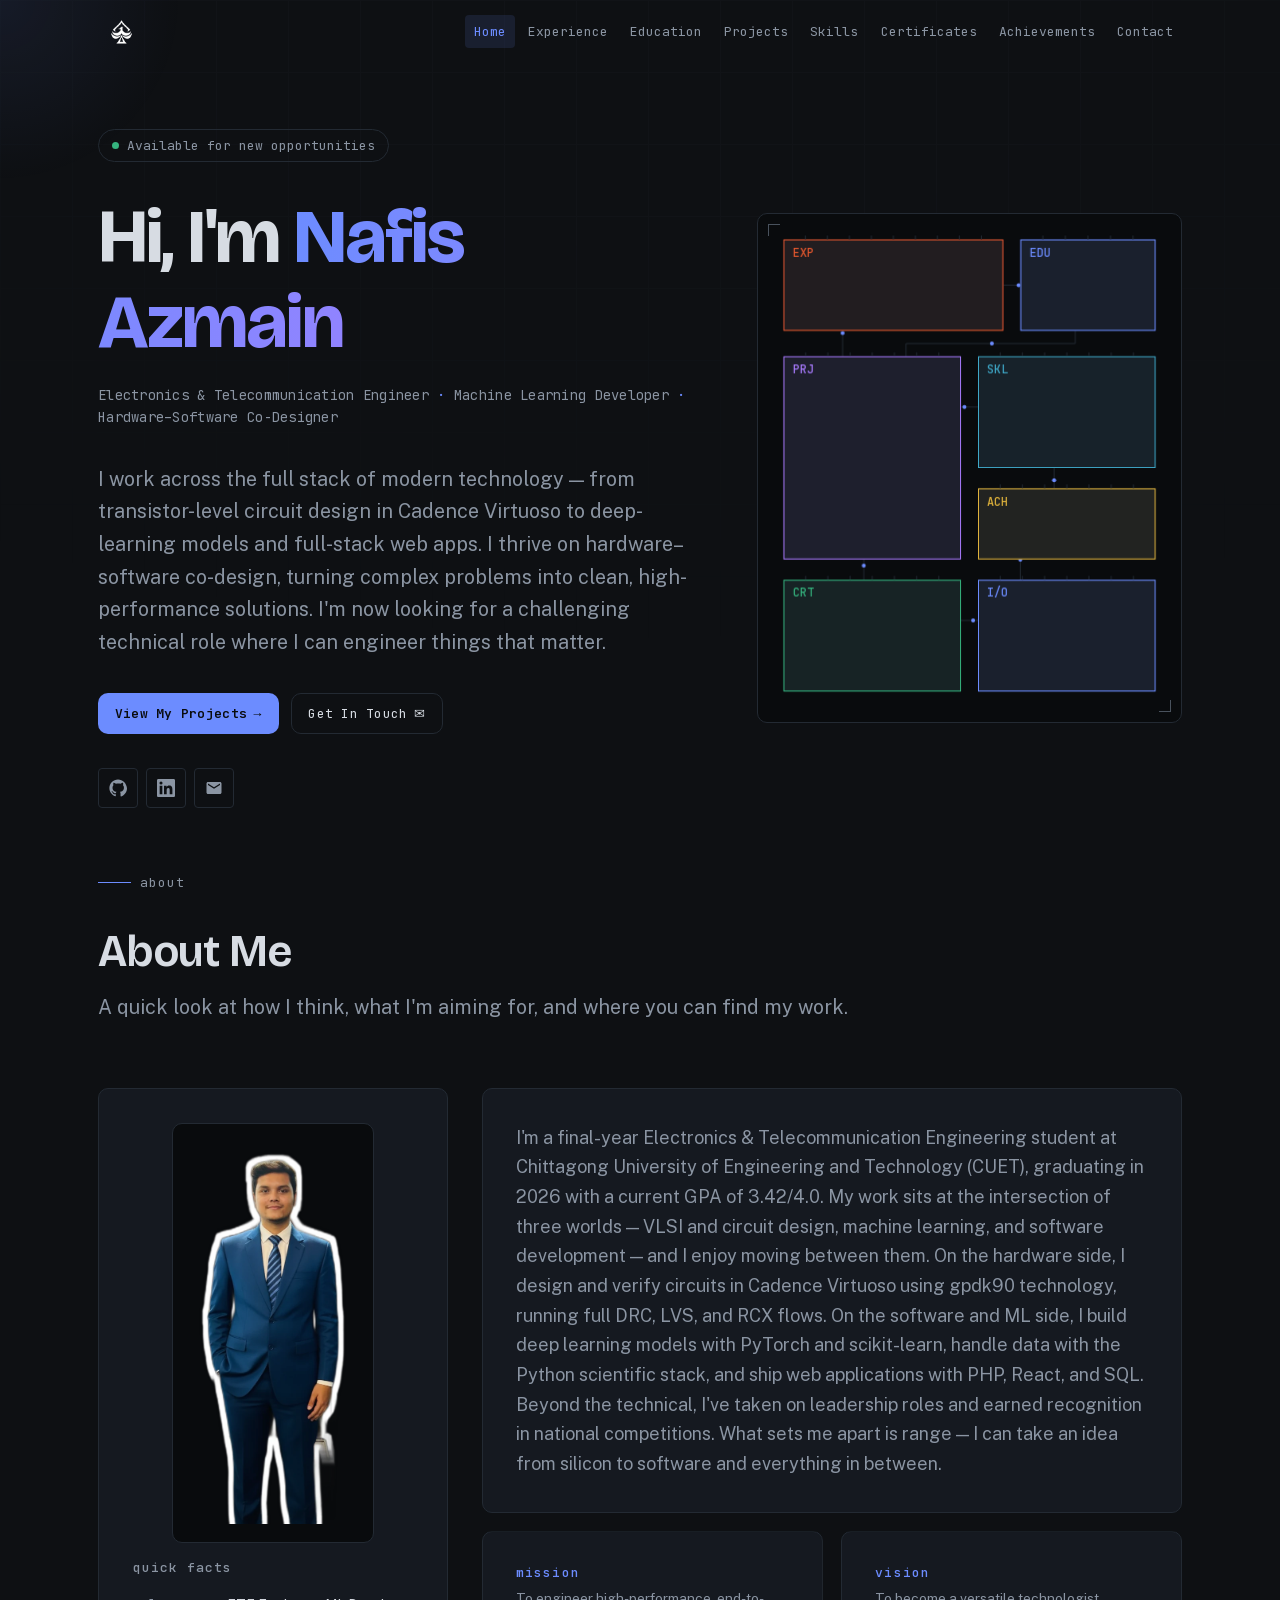
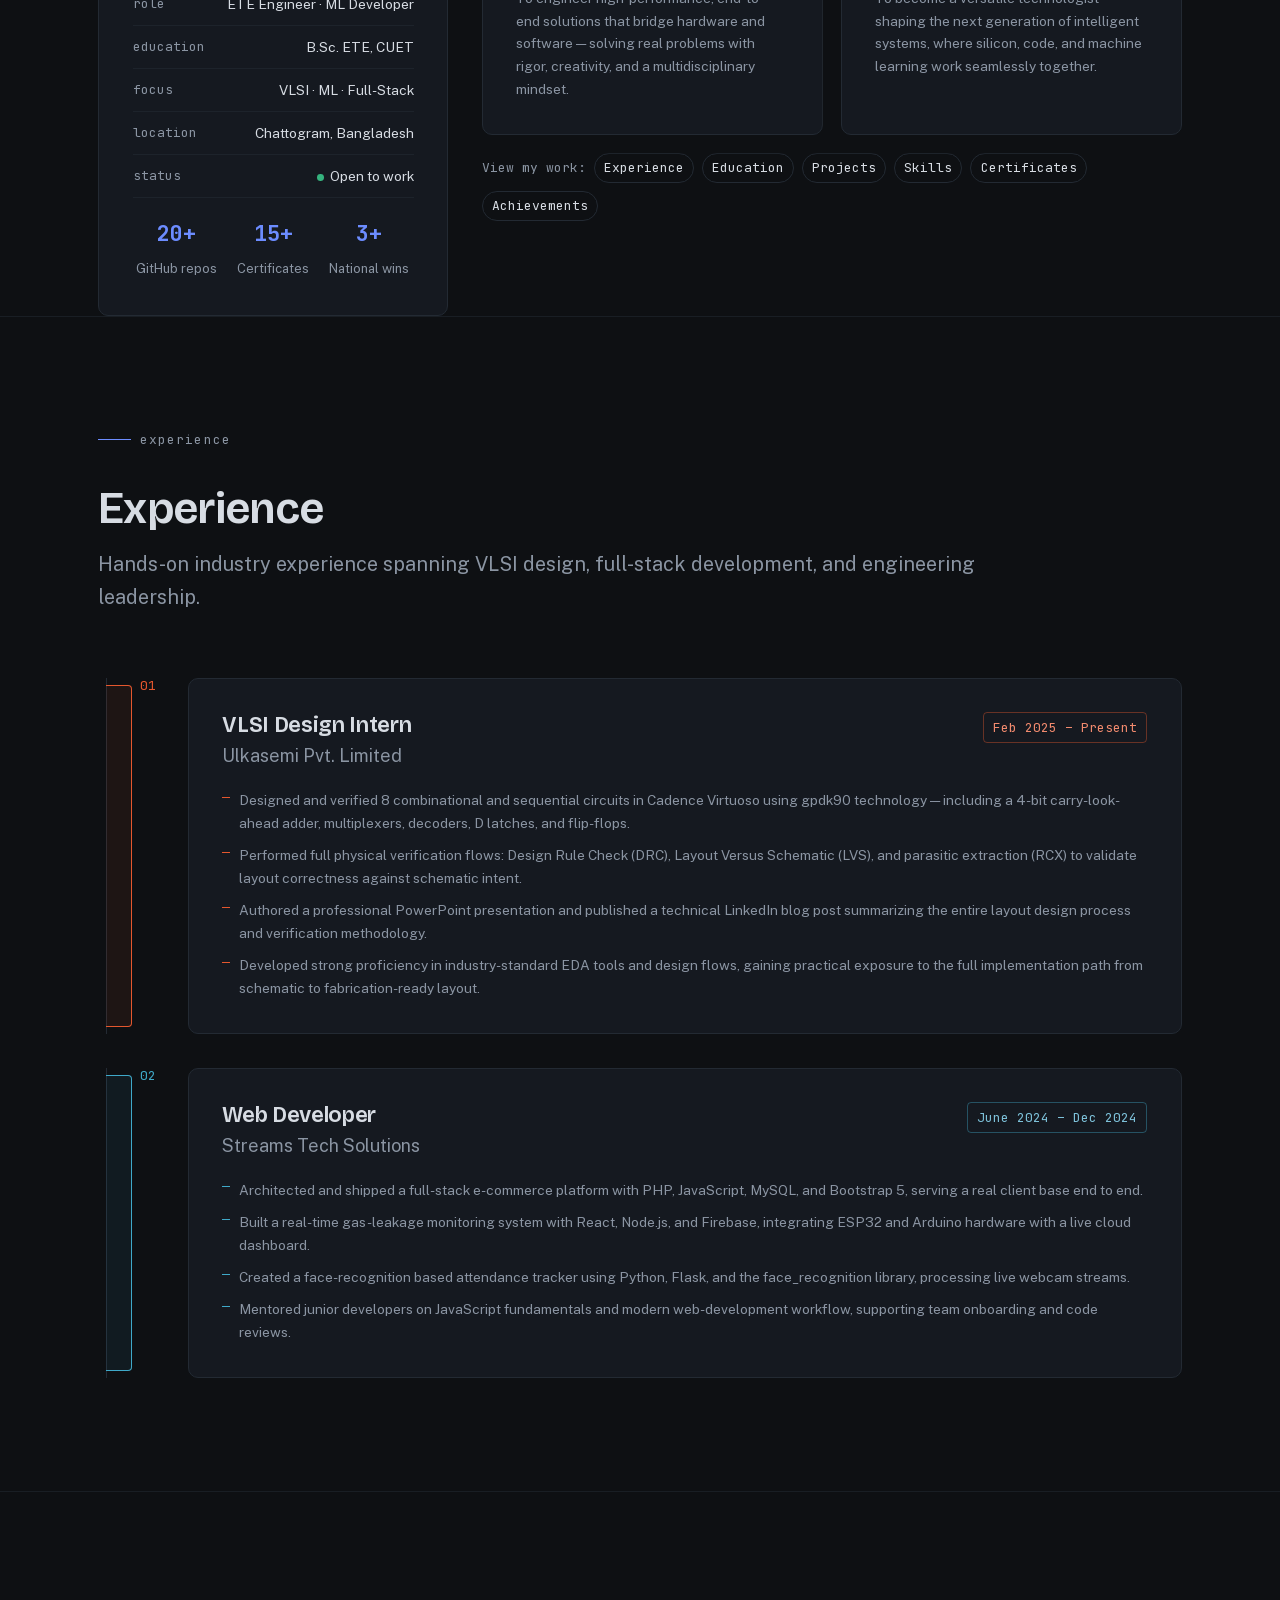
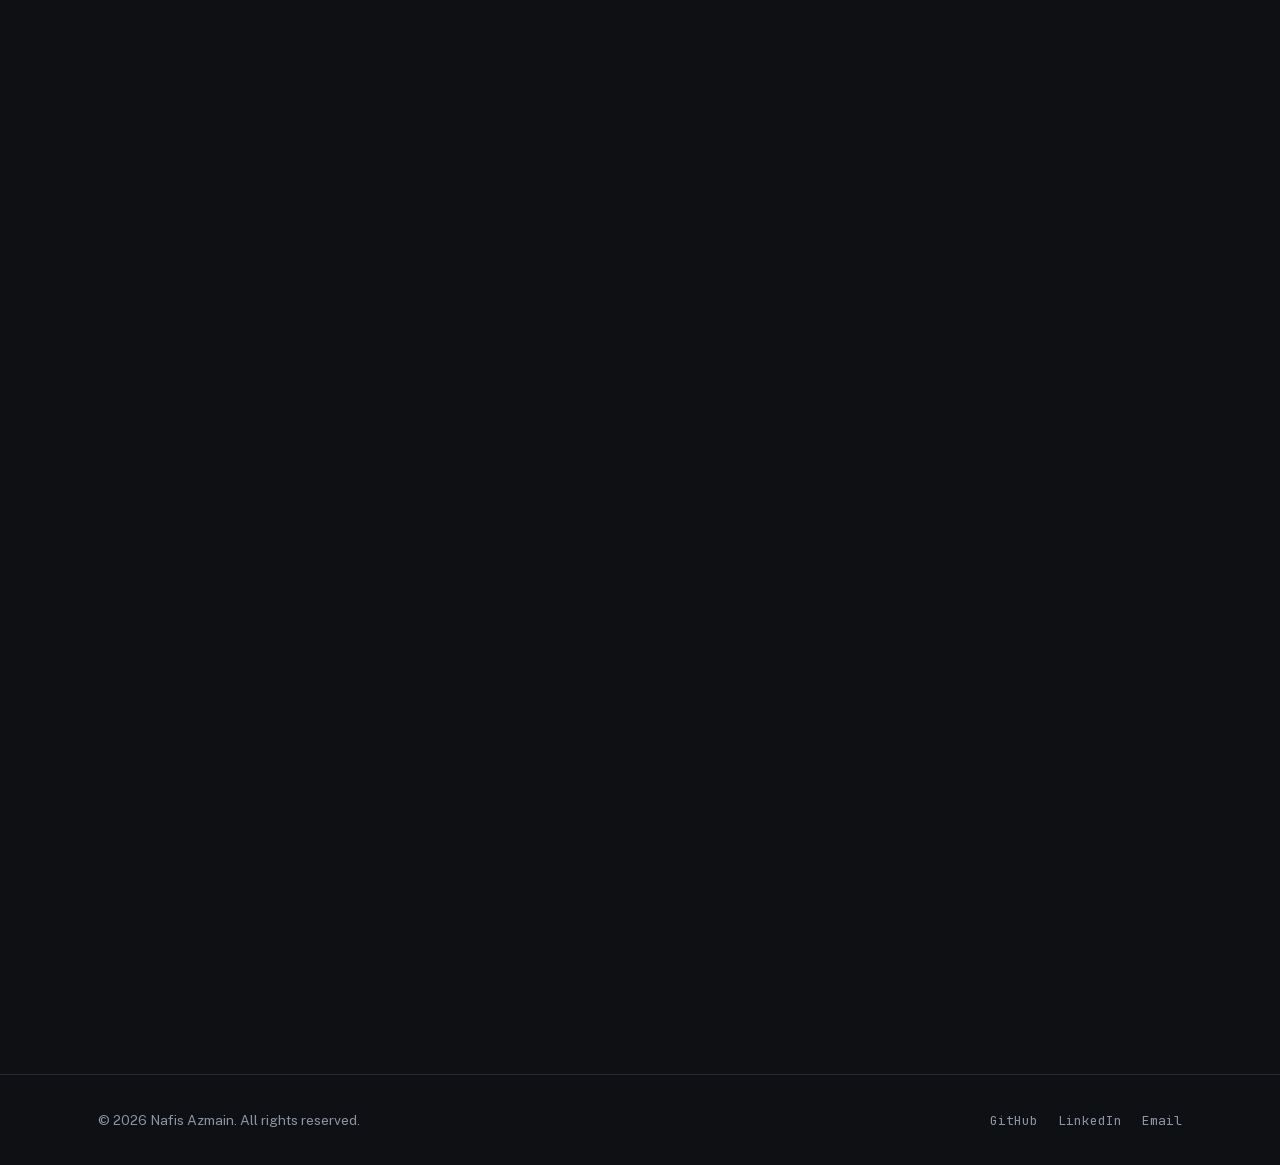
==== commit b8da3b0c: "Owner-requested content and polish fixes - White wordmark logo (black glyph was invisible on the dar" ====
--- a/index.html
+++ b/index.html
@@ -53,7 +53,7 @@
 <header class="site-header">
     <div class="container nav-bar">
         <a href="#hero" class="wordmark" aria-label="Nafis Azmain — Home">
-            <img src="assets/img/logo-96.webp" alt="" width="141" height="96" />
+            <img src="assets/img/logo-96-white.webp" alt="" width="141" height="96" />
         </a>
         <nav aria-label="Primary">
             <ul class="nav-links">
@@ -136,7 +136,7 @@
             </div>
             <div class="about-grid">
                 <aside class="about-facts card" data-reveal>
-                    <img class="about-photo" src="assets/img/profile-864.webp" srcset="assets/img/profile-480.webp 480w, assets/img/profile-864.webp 864w" sizes="(max-width: 860px) calc(100vw - 2rem), 340px" alt="Portrait of Nafis Azmain" width="864" height="1184" loading="lazy" decoding="async" />
+                    <img class="about-photo" src="assets/img/profile-864.webp" alt="Portrait of Nafis Azmain" width="412" height="959" loading="lazy" decoding="async" />
                     <h3 class="facts-title">quick facts</h3>
                     <ul class="facts-list">
                         <li><span class="fact-k">role</span><span class="fact-v">ETE Engineer · ML Developer</span></li>
@@ -247,12 +247,26 @@
                             </div>
                             <span class="tl-date">2022 – 2026</span>
                         </div>
-                        <p class="tl-meta">Current GPA: <strong>3.42 / 4.00</strong></p>
                         <ul>
                             <li>Studying core ETE subjects: VLSI design, digital signal processing, communication systems, microcontrollers, and data structures.</li>
                             <li>Active member of CUET Robotics &amp; Programming Club — collaborated on inter-university projects and technical workshops.</li>
                             <li>Selected through the highly competitive CUET admission test (among the top 1.5% of applicants nationwide).</li>
                             <li>Consistently maintained a strong academic record while balancing multiple internships, leadership roles, and competitive programming.</li>
+                        </ul>
+                    </div>
+                </li>
+                <li class="tl-item" data-reveal>
+                    <div class="tl-rail" aria-hidden="true"><span class="tl-num">02</span></div>
+                    <div class="tl-card card">
+                        <div class="tl-head">
+                            <div>
+                                <h3 class="tl-role">Higher Secondary Certificate (HSC)</h3>
+                                <p class="tl-org">The Millennium Stars School and College, Rangpur Cantonment</p>
+                            </div>
+                        </div>
+                        <ul>
+                            <li>Completed the Higher Secondary Certificate in science, building the foundation in physics and mathematics that led to engineering study at CUET.</li>
+                            <li>Developed the disciplined study habits and problem-solving mindset that carried into university-level coursework and competitions.</li>
                         </ul>
                     </div>
                 </li>
@@ -840,18 +854,6 @@
                         <h3 class="ach-title">2025 Aspire Leaders Program</h3>
                         <p class="ach-meta">Aspire Institute — founded at Harvard University</p>
                         <p>One of just 9,362 finalists to complete the program out of 45,228 students in Cohort 4 — a rigorous leadership and social-entrepreneurship curriculum co-created with Harvard Business School faculty, covering leadership, trust, AI, and community impact.</p>
-                    </div>
-                </article>
-                <article class="ach-card" data-reveal>
-                    <div class="ach-stat" aria-hidden="true">
-                        <span class="big">Top 1.5%</span>
-                        <span class="cap">Nationwide</span>
-                    </div>
-                    <div class="ach-body">
-                        <div class="ach-top"><span class="chip" style="--c: var(--layer-cv)">academic</span><span class="ach-year">2022</span></div>
-                        <h3 class="ach-title">CUET Admission Test</h3>
-                        <p class="ach-meta">Chittagong University of Engineering &amp; Technology</p>
-                        <p>Earned a place in CUET's competitive Electronics &amp; Telecommunication Engineering program, ranking among the top 1.5% of more than 30,000 applicants nationwide.</p>
                     </div>
                 </article>
             </div>
--- a/assets/css/site.css
+++ b/assets/css/site.css
@@ -182,8 +182,6 @@
     line-height: 1.12;
     margin: 0;
   }
-  /* balance is multi-pass layout — worth it on the big headings only */
-  h1, h2 { text-wrap: balance; }
   p { margin: 0; }
   ul, ol { margin: 0; padding: 0; }
   img, svg, canvas { display: block; max-width: 100%; }
@@ -260,7 +258,7 @@
   }
   .section:first-of-type { border-top: 0; }
 
-  .section-head { max-width: 62ch; margin-bottom: var(--step-2); }
+  .section-head { max-width: 80ch; margin-bottom: var(--step-2); }
 
   .sec-eyebrow {
     display: flex;
@@ -726,7 +724,6 @@
 
   .hero-intro {
     margin-top: var(--step-1);
-    max-width: 56ch;
     color: var(--text-dim);
     font-size: var(--fs-sub);
   }
@@ -847,7 +844,12 @@
   .about-photo {
     border-radius: var(--r-2);
     border: 1px solid var(--rule);
+    background: var(--bg-sunken);
+    padding: var(--step-0);
     margin-bottom: var(--step-0);
+    margin-inline: auto;
+    max-height: 420px;
+    width: auto;
   }
   .facts-title {
     font-family: var(--font-mono);
@@ -1166,11 +1168,17 @@
     box-shadow: var(--shadow-2);
   }
   .cert-thumb {
+    display: block;
+    position: relative;
     aspect-ratio: 3 / 2;
     background: var(--bg-sunken);
     border-bottom: 1px solid var(--rule);
   }
+  /* Absolutely positioned so the intrinsic image height can never stretch
+     the box — every thumb crops to the same 3:2 */
   .cert-thumb img {
+    position: absolute;
+    inset: 0;
     width: 100%;
     height: 100%;
     object-fit: cover;
@@ -1202,11 +1210,18 @@
     overflow: hidden;
   }
   .ach-media {
+    position: relative;
     aspect-ratio: 16 / 10;
     background: var(--bg-sunken);
     border-bottom: 1px solid var(--rule);
   }
-  .ach-media img { width: 100%; height: 100%; object-fit: cover; }
+  .ach-media img {
+    position: absolute;
+    inset: 0;
+    width: 100%;
+    height: 100%;
+    object-fit: cover;
+  }
   .ach-media.contain img { object-fit: contain; }
   .ach-stat {
     aspect-ratio: 16 / 10;
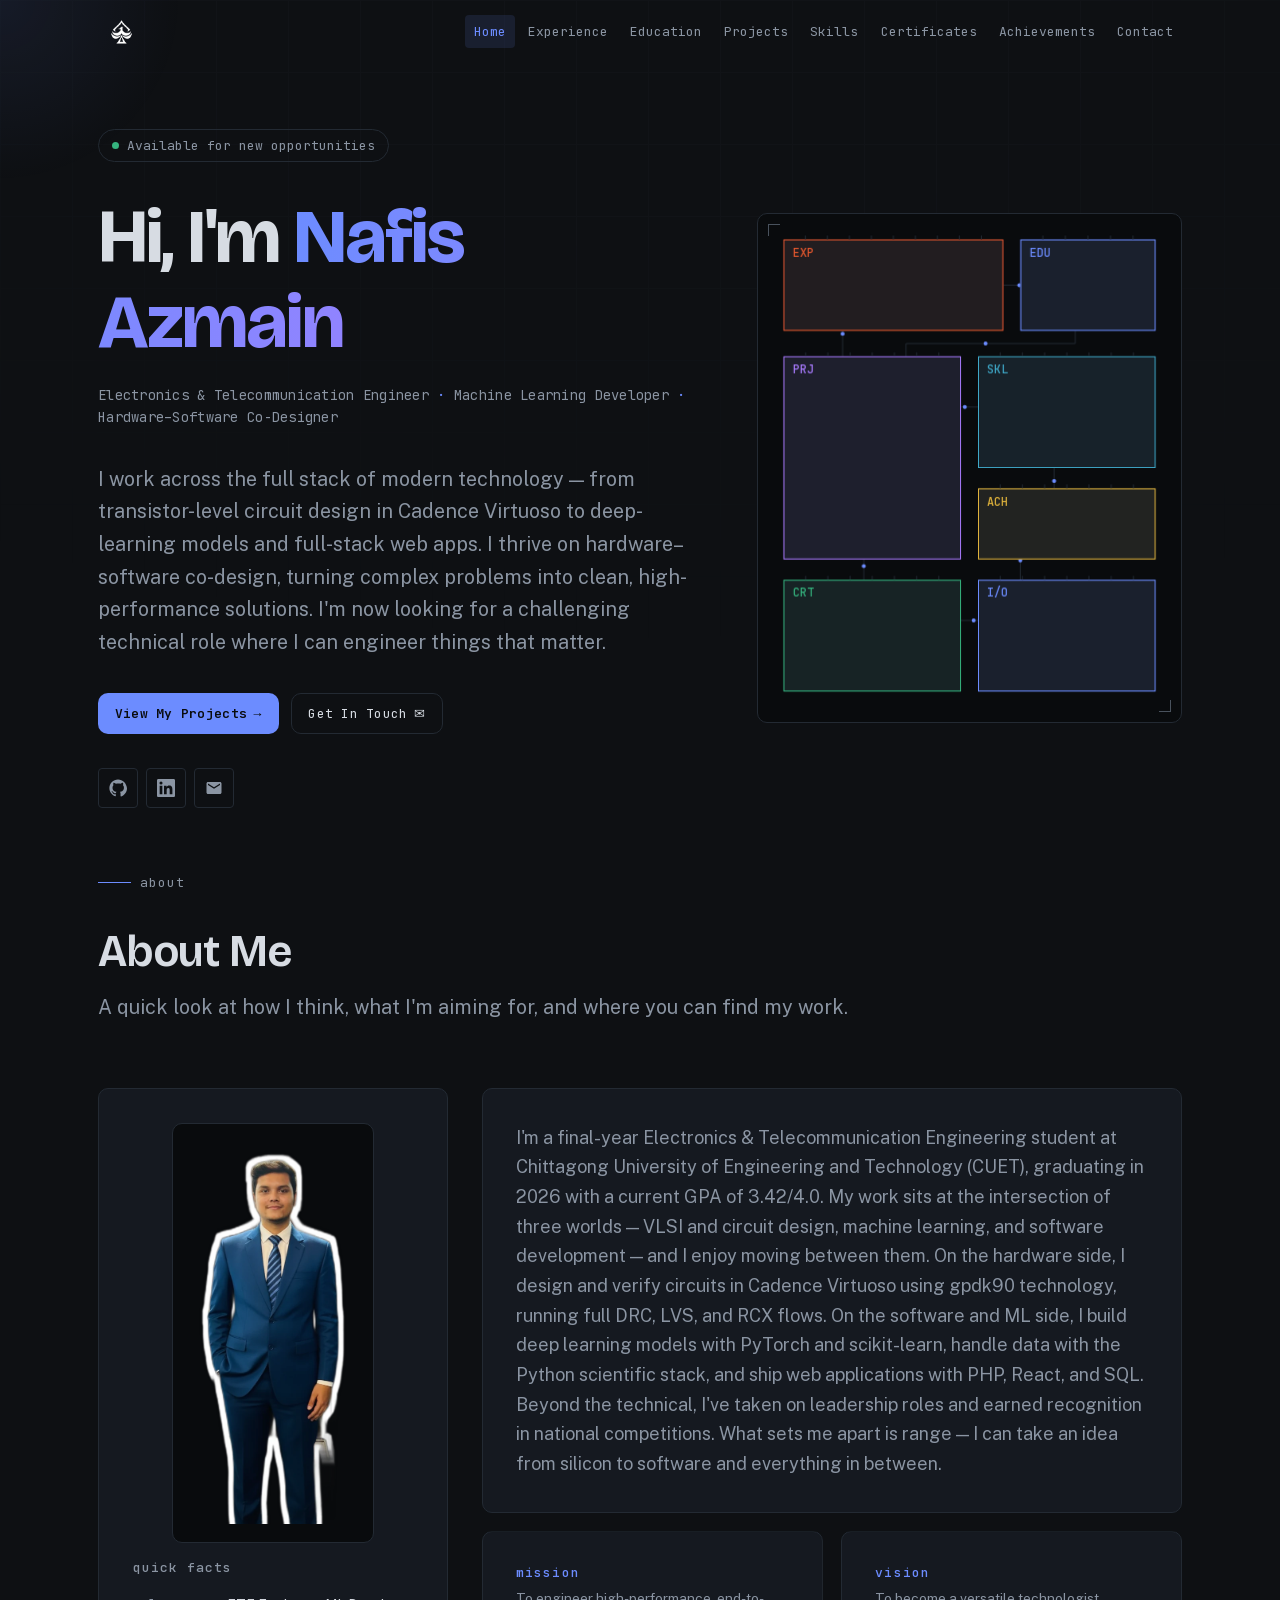
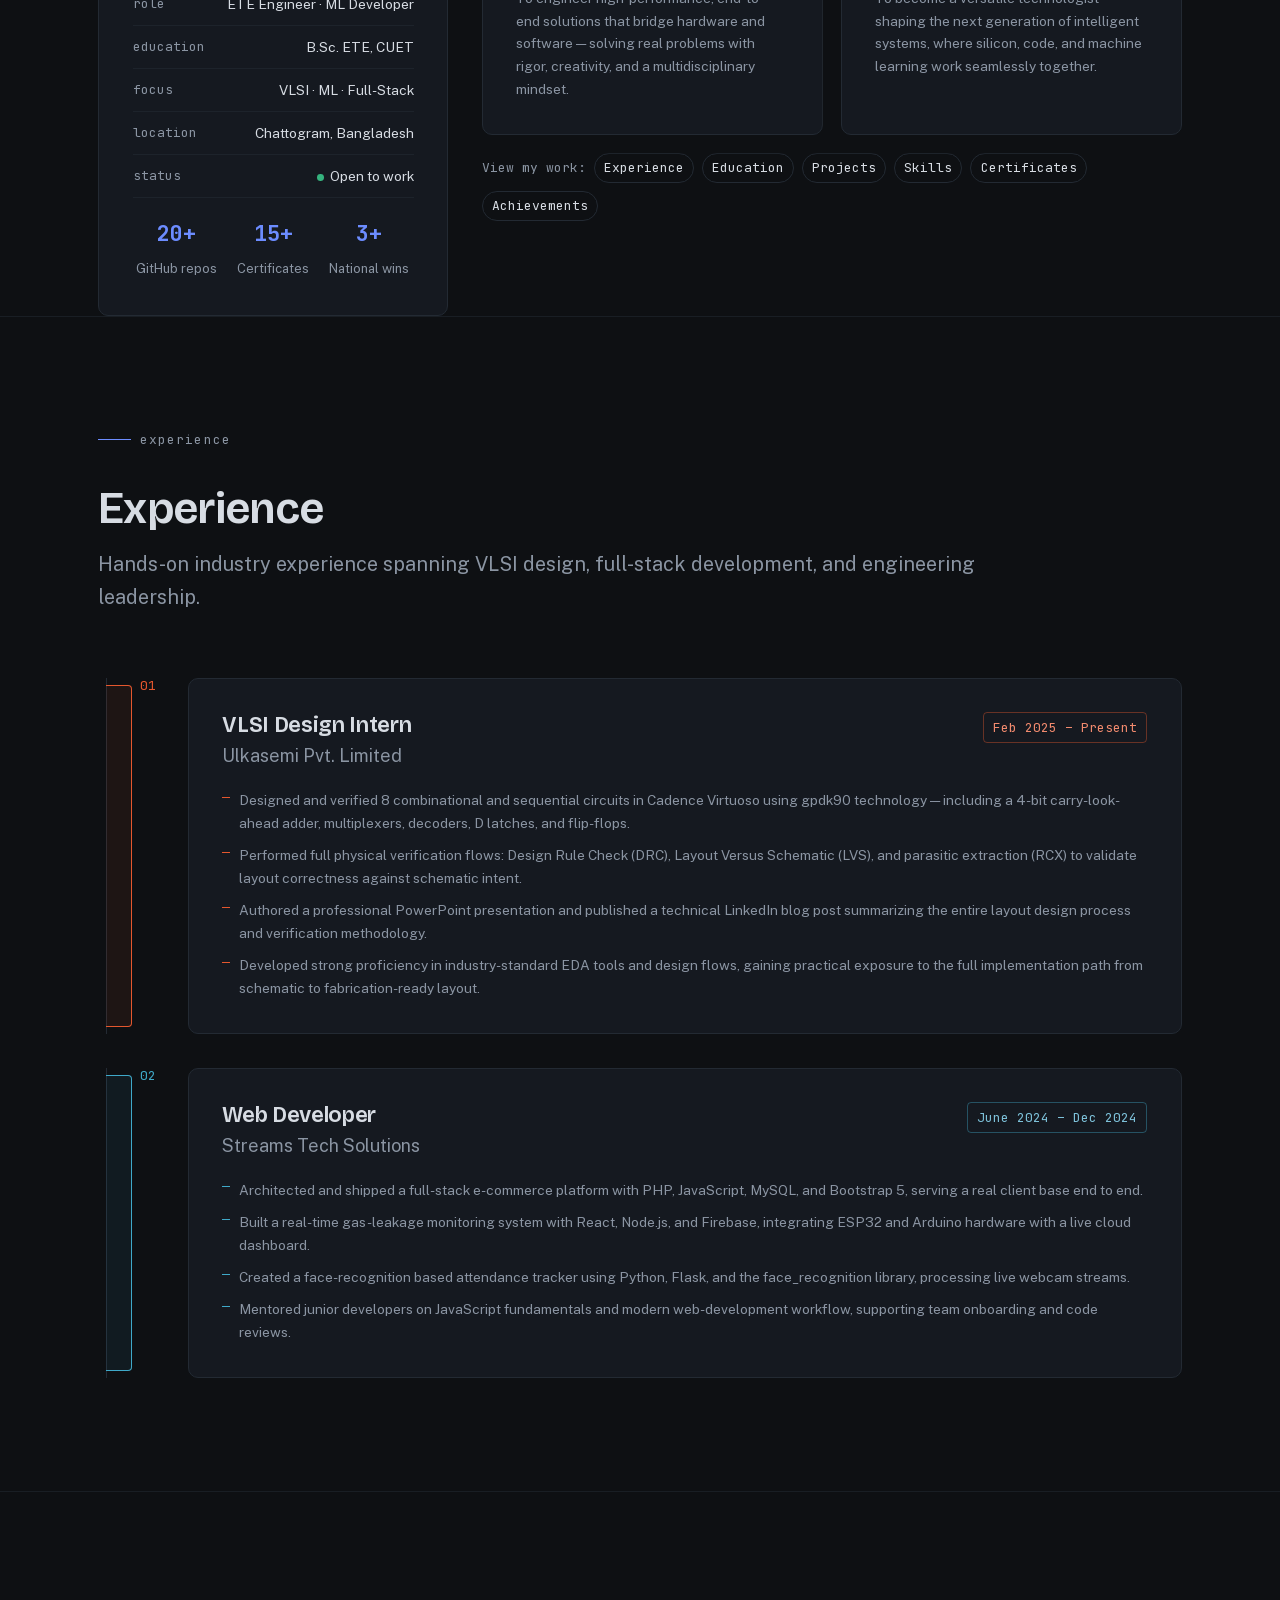
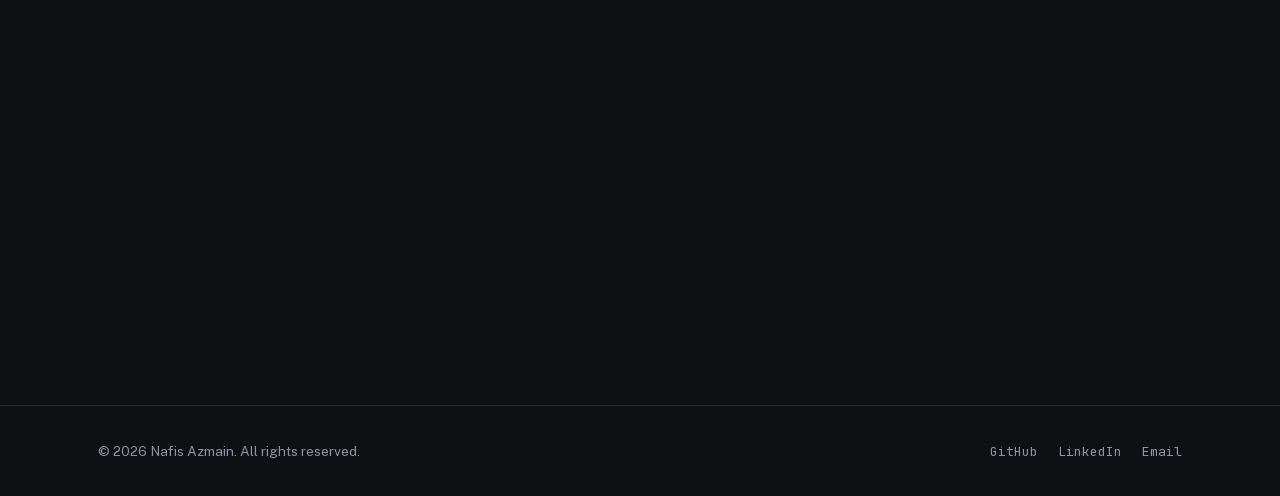
==== commit 223ca691: "Remove four projects whose GitHub repos are not public Waste Classification, Cross-Domain Eval, Pi E" ====
--- a/index.html
+++ b/index.html
@@ -316,47 +316,6 @@
                         <div class="dialog-links"><a class="btn btn-ghost" href="https://github.com/LAXUS3333/Visual-Question-Answering-using-Multimodal-Transformer" target="_blank" rel="noopener"><svg aria-hidden="true" width="15" height="15"><use href="#i-github" /></svg> Code</a></div>
                     </template>
 
-                    <li class="proj-card" data-cat="cv" data-slug="waste-classification" style="--c: var(--layer-cv)" data-reveal>
-                        <div class="poster" aria-hidden="true"><svg viewBox="0 0 1600 900" focusable="false"><use href="assets/img/projects/waste-classification.svg#p" /></svg></div>
-                        <div class="proj-meta-row"><span class="chip">cv</span><span class="proj-lang">Python</span></div>
-                        <h3 class="proj-title">Waste Classification</h3>
-                        <p class="proj-metric">6-class · INT8</p>
-                        <p class="proj-desc">A 6-class waste image classifier built on a CBAM-attention MobileNetV3-Small backbone, then quantized to INT8 ONNX/TFLite for fast, low-power inference on edge devices.</p>
-                        <div class="pills"><span class="pill">PyTorch</span><span class="pill">MobileNetV3</span><span class="pill">CBAM</span><span class="pill">ONNX · INT8</span></div>
-                        <div class="proj-foot">
-                            <button class="proj-open" data-open="waste-classification" hidden>case study →</button>
-                            <div class="proj-links"><a href="https://github.com/LAXUS3333/Waste-Classification" target="_blank" rel="noopener"><svg aria-hidden="true"><use href="#i-github" /></svg> Code</a></div>
-                        </div>
-                    </li>
-                    <template data-proj="waste-classification">
-                        <p class="chip" style="--c: var(--layer-cv)">cv</p>
-                        <p>A 6-class waste image classifier built on a CBAM-attention MobileNetV3-Small backbone, then quantized to INT8 ONNX/TFLite for fast, low-power inference on edge devices.</p>
-                        <h4>stack</h4>
-                        <div class="pills"><span class="pill">PyTorch</span><span class="pill">MobileNetV3</span><span class="pill">CBAM</span><span class="pill">ONNX · INT8</span><span class="pill">Python</span></div>
-                        <h4>links</h4>
-                        <div class="dialog-links"><a class="btn btn-ghost" href="https://github.com/LAXUS3333/Waste-Classification" target="_blank" rel="noopener"><svg aria-hidden="true" width="15" height="15"><use href="#i-github" /></svg> Code</a></div>
-                    </template>
-
-                    <li class="proj-card" data-cat="embedded" data-slug="pi-edge-dashboard" style="--c: var(--layer-embedded)" data-reveal>
-                        <div class="poster" aria-hidden="true"><svg viewBox="0 0 1600 900" focusable="false"><use href="assets/img/projects/pi-edge-dashboard.svg#p" /></svg></div>
-                        <div class="proj-meta-row"><span class="chip">embedded</span><span class="proj-lang">Python</span></div>
-                        <h3 class="proj-title">Pi Edge Dashboard</h3>
-                        <p class="proj-desc">A phone-friendly web dashboard for a Raspberry Pi that streams a live, annotated MJPEG camera feed alongside real-time stats — FPS, inference latency, and the model's current prediction.</p>
-                        <div class="pills"><span class="pill">Python</span><span class="pill">Raspberry Pi</span><span class="pill">TFLite</span><span class="pill">MJPEG</span></div>
-                        <div class="proj-foot">
-                            <button class="proj-open" data-open="pi-edge-dashboard" hidden>case study →</button>
-                            <div class="proj-links"><a href="https://github.com/LAXUS3333/Pi-Dashboard" target="_blank" rel="noopener"><svg aria-hidden="true"><use href="#i-github" /></svg> Code</a></div>
-                        </div>
-                    </li>
-                    <template data-proj="pi-edge-dashboard">
-                        <p class="chip" style="--c: var(--layer-embedded)">embedded</p>
-                        <p>A phone-friendly web dashboard for a Raspberry Pi that streams a live, annotated MJPEG camera feed alongside real-time stats — FPS, inference latency, and the model's current prediction.</p>
-                        <h4>stack</h4>
-                        <div class="pills"><span class="pill">Python</span><span class="pill">Raspberry Pi</span><span class="pill">TFLite</span><span class="pill">MJPEG</span></div>
-                        <h4>links</h4>
-                        <div class="dialog-links"><a class="btn btn-ghost" href="https://github.com/LAXUS3333/Pi-Dashboard" target="_blank" rel="noopener"><svg aria-hidden="true" width="15" height="15"><use href="#i-github" /></svg> Code</a></div>
-                    </template>
-
                     <li class="proj-card" data-cat="cv" data-slug="object-detection-pi4" style="--c: var(--layer-cv)" data-reveal>
                         <div class="poster" aria-hidden="true"><svg viewBox="0 0 1600 900" focusable="false"><use href="assets/img/projects/object-detection-pi4.svg#p" /></svg></div>
                         <div class="proj-meta-row"><span class="chip">cv</span><span class="proj-lang">Python</span></div>
@@ -375,26 +334,6 @@
                         <div class="pills"><span class="pill">Python</span><span class="pill">YOLO</span><span class="pill">OpenCV</span><span class="pill">Raspberry Pi</span></div>
                         <h4>links</h4>
                         <div class="dialog-links"><a class="btn btn-ghost" href="https://github.com/LAXUS3333/Object-Detection-using-Raspberry-Pi-4" target="_blank" rel="noopener"><svg aria-hidden="true" width="15" height="15"><use href="#i-github" /></svg> Code</a></div>
-                    </template>
-
-                    <li class="proj-card" data-cat="ml" data-slug="cross-domain-eval" style="--c: var(--layer-ml)" data-reveal>
-                        <div class="poster" aria-hidden="true"><svg viewBox="0 0 1600 900" focusable="false"><use href="assets/img/projects/cross-domain-eval.svg#p" /></svg></div>
-                        <div class="proj-meta-row"><span class="chip">ml</span><span class="proj-lang">Python</span></div>
-                        <h3 class="proj-title">Cross-Domain Eval</h3>
-                        <p class="proj-desc">A benchmarking study comparing how ConvNeXt and EfficientNet-B0 generalize across domains, measuring robustness when models meet data that differs from their training distribution.</p>
-                        <div class="pills"><span class="pill">PyTorch</span><span class="pill">ConvNeXt</span><span class="pill">EfficientNet</span></div>
-                        <div class="proj-foot">
-                            <button class="proj-open" data-open="cross-domain-eval" hidden>case study →</button>
-                            <div class="proj-links"><a href="https://github.com/LAXUS3333/Cross-Domain-Eval" target="_blank" rel="noopener"><svg aria-hidden="true"><use href="#i-github" /></svg> Code</a></div>
-                        </div>
-                    </li>
-                    <template data-proj="cross-domain-eval">
-                        <p class="chip" style="--c: var(--layer-ml)">ml</p>
-                        <p>A benchmarking study comparing how ConvNeXt and EfficientNet-B0 generalize across domains, measuring robustness when models meet data that differs from their training distribution.</p>
-                        <h4>stack</h4>
-                        <div class="pills"><span class="pill">PyTorch</span><span class="pill">ConvNeXt</span><span class="pill">EfficientNet</span></div>
-                        <h4>links</h4>
-                        <div class="dialog-links"><a class="btn btn-ghost" href="https://github.com/LAXUS3333/Cross-Domain-Eval" target="_blank" rel="noopener"><svg aria-hidden="true" width="15" height="15"><use href="#i-github" /></svg> Code</a></div>
                     </template>
 
                     <li class="proj-card" data-cat="ml" data-slug="disease-prediction" style="--c: var(--layer-ml)" data-reveal>
@@ -625,26 +564,6 @@
                         <div class="pills"><span class="pill">DeepSeek-R1</span><span class="pill">LLM</span><span class="pill">HTML · JS</span></div>
                         <h4>links</h4>
                         <div class="dialog-links"><a class="btn btn-ghost" href="https://github.com/LAXUS3333/OMEGA-AI-using-DeepSeek-R1" target="_blank" rel="noopener"><svg aria-hidden="true" width="15" height="15"><use href="#i-github" /></svg> Code</a></div>
-                    </template>
-
-                    <li class="proj-card" data-cat="web" data-slug="dashboard-viewer" style="--c: var(--layer-web)" data-reveal>
-                        <div class="poster" aria-hidden="true"><svg viewBox="0 0 1600 900" focusable="false"><use href="assets/img/projects/dashboard-viewer.svg#p" /></svg></div>
-                        <div class="proj-meta-row"><span class="chip">web</span><span class="proj-lang">HTML</span></div>
-                        <h3 class="proj-title">Dashboard Viewer</h3>
-                        <p class="proj-desc">A lightweight, browser-based dashboard viewer for presenting data and metrics in a clean, shareable single-page interface.</p>
-                        <div class="pills"><span class="pill">HTML</span><span class="pill">CSS</span><span class="pill">JavaScript</span></div>
-                        <div class="proj-foot">
-                            <button class="proj-open" data-open="dashboard-viewer" hidden>case study →</button>
-                            <div class="proj-links"><a href="https://github.com/LAXUS3333/Dashboard-Viewer" target="_blank" rel="noopener"><svg aria-hidden="true"><use href="#i-github" /></svg> Code</a></div>
-                        </div>
-                    </li>
-                    <template data-proj="dashboard-viewer">
-                        <p class="chip" style="--c: var(--layer-web)">web</p>
-                        <p>A lightweight, browser-based dashboard viewer for presenting data and metrics in a clean, shareable single-page interface.</p>
-                        <h4>stack</h4>
-                        <div class="pills"><span class="pill">HTML</span><span class="pill">CSS</span><span class="pill">JavaScript</span></div>
-                        <h4>links</h4>
-                        <div class="dialog-links"><a class="btn btn-ghost" href="https://github.com/LAXUS3333/Dashboard-Viewer" target="_blank" rel="noopener"><svg aria-hidden="true" width="15" height="15"><use href="#i-github" /></svg> Code</a></div>
                     </template>
 
                     <li class="proj-card" data-cat="web" data-slug="streams-quiz-service" style="--c: var(--layer-web)" data-reveal>
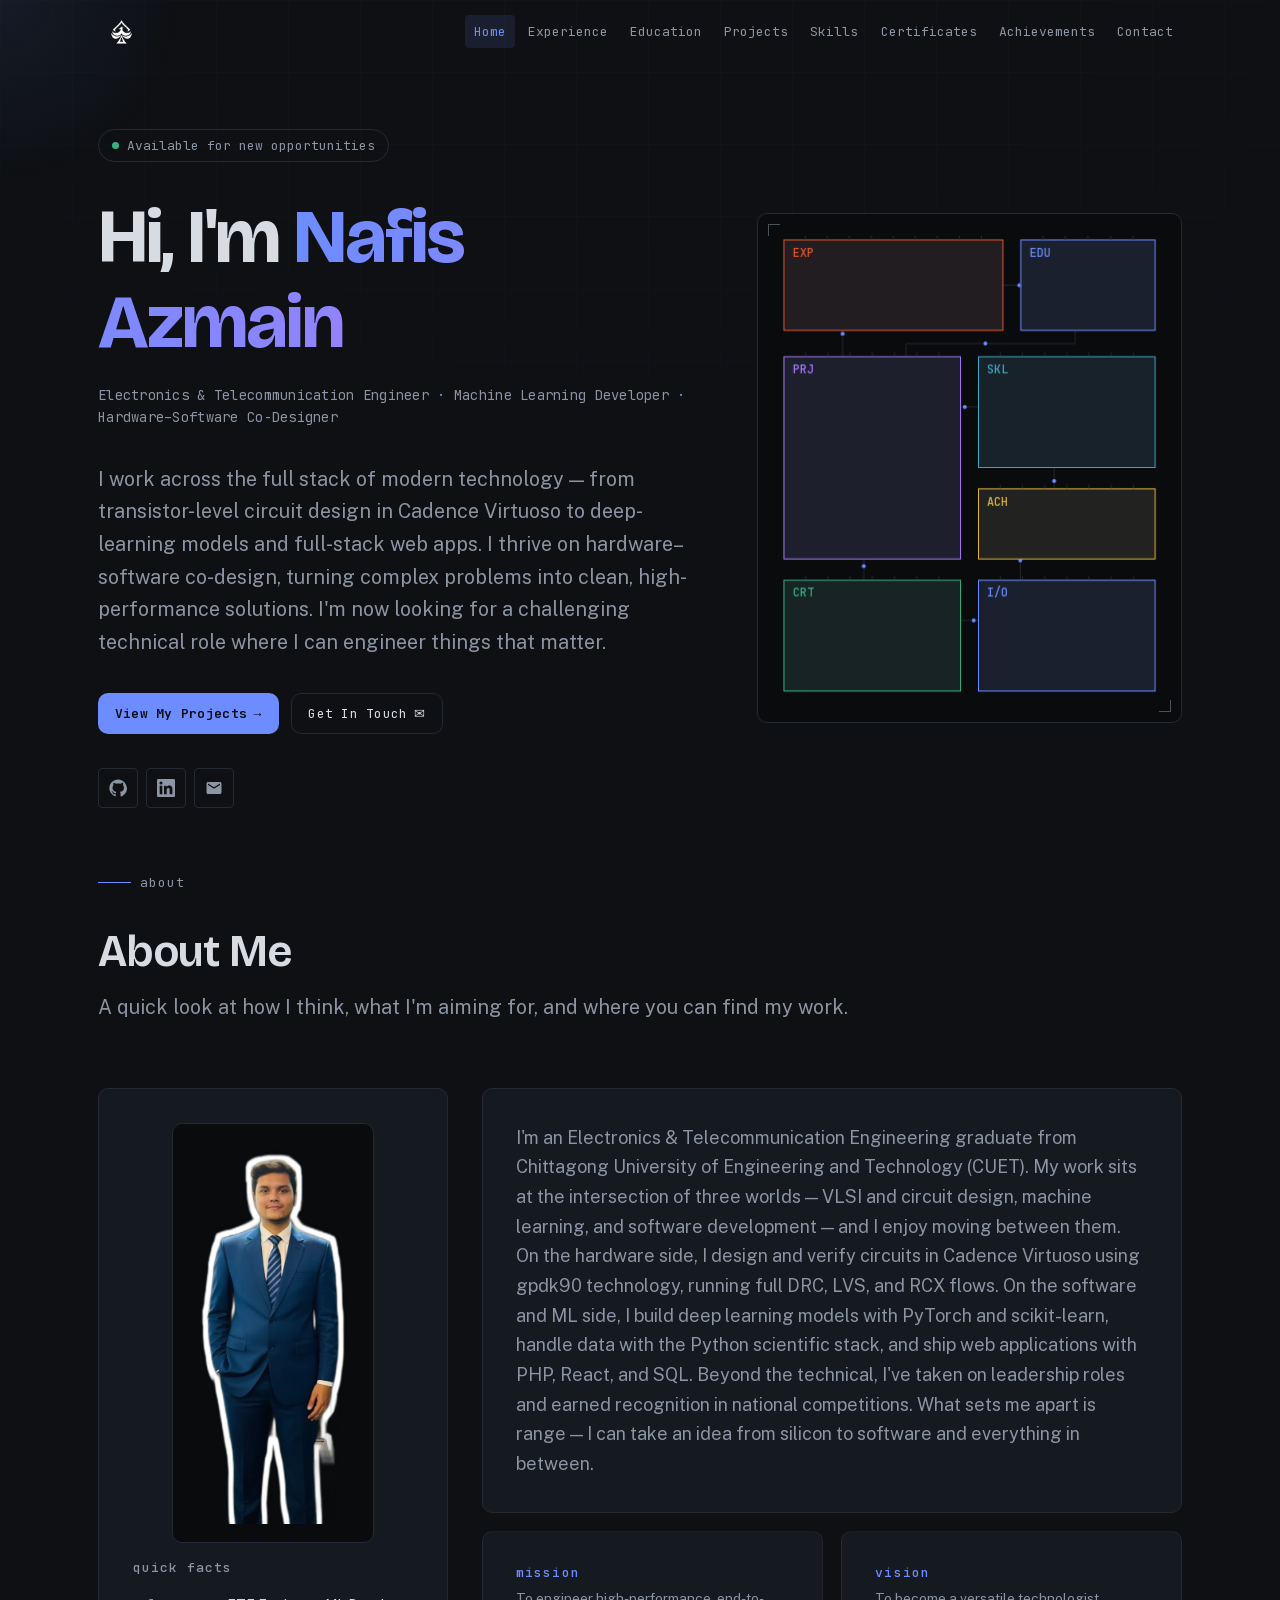
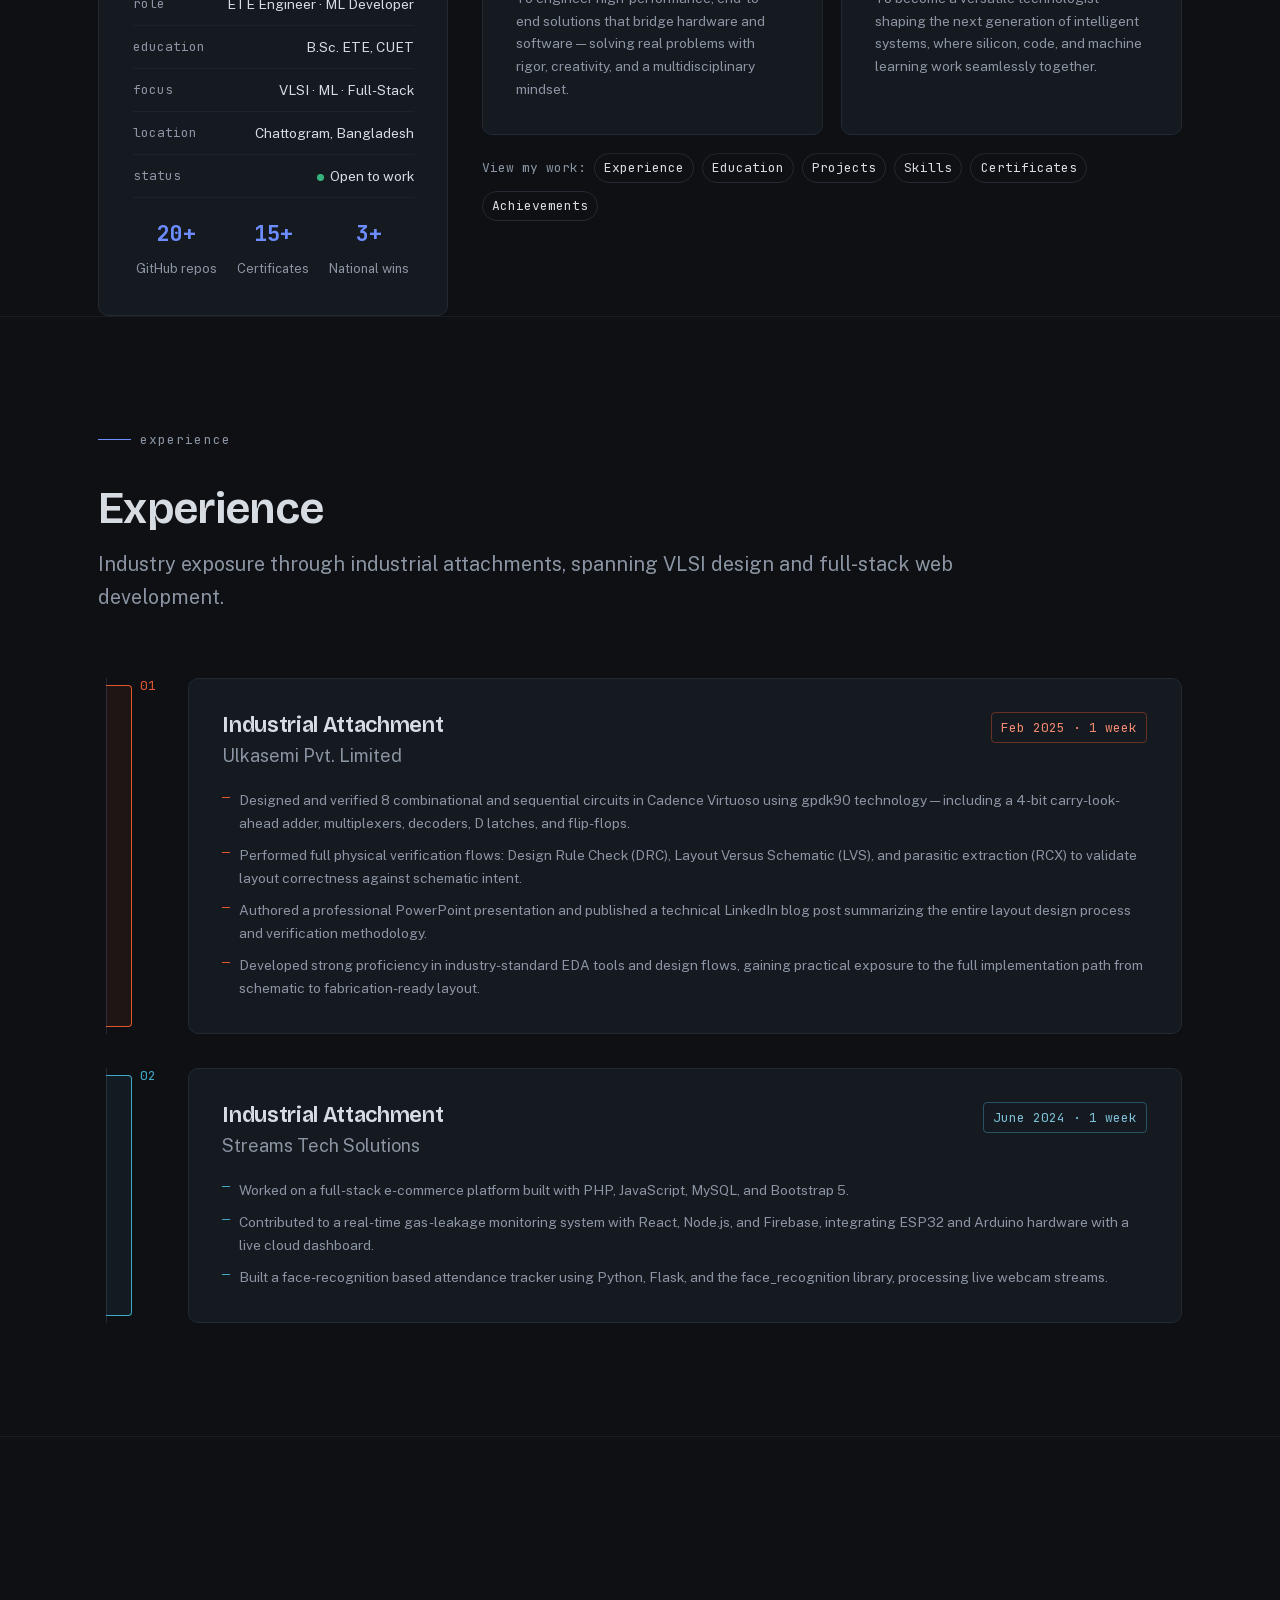
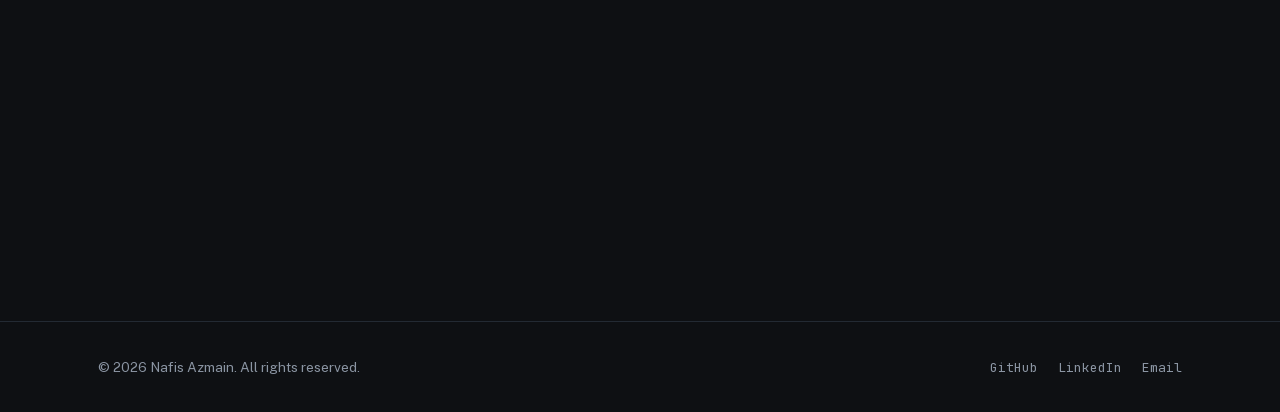
==== commit c6b2925b: "Portfolio changes added" ====
--- a/index.html
+++ b/index.html
@@ -153,7 +153,7 @@
                 </aside>
                 <div class="about-body">
                     <div class="card prose" data-reveal>
-                        <p>I'm a final-year Electronics &amp; Telecommunication Engineering student at Chittagong University of Engineering and Technology (CUET), graduating in 2026 with a current GPA of 3.42/4.0. My work sits at the intersection of three worlds — VLSI and circuit design, machine learning, and software development — and I enjoy moving between them. On the hardware side, I design and verify circuits in Cadence Virtuoso using gpdk90 technology, running full DRC, LVS, and RCX flows. On the software and ML side, I build deep learning models with PyTorch and scikit-learn, handle data with the Python scientific stack, and ship web applications with PHP, React, and SQL. Beyond the technical, I've taken on leadership roles and earned recognition in national competitions. What sets me apart is range — I can take an idea from silicon to software and everything in between.</p>
+                        <p>I'm an Electronics &amp; Telecommunication Engineering graduate from Chittagong University of Engineering and Technology (CUET). My work sits at the intersection of three worlds — VLSI and circuit design, machine learning, and software development — and I enjoy moving between them. On the hardware side, I design and verify circuits in Cadence Virtuoso using gpdk90 technology, running full DRC, LVS, and RCX flows. On the software and ML side, I build deep learning models with PyTorch and scikit-learn, handle data with the Python scientific stack, and ship web applications with PHP, React, and SQL. Beyond the technical, I've taken on leadership roles and earned recognition in national competitions. What sets me apart is range — I can take an idea from silicon to software and everything in between.</p>
                     </div>
                     <div class="mv-grid">
                         <div class="mv-card card" data-reveal>
@@ -185,7 +185,7 @@
             <div class="section-head" data-reveal>
                 <p class="sec-eyebrow">experience</p>
                 <h2 class="sec-title">Experience</h2>
-                <p class="sec-sub">Hands-on industry experience spanning VLSI design, full-stack development, and engineering leadership.</p>
+                <p class="sec-sub">Industry exposure through industrial attachments, spanning VLSI design and full-stack web development.</p>
             </div>
             <ol class="timeline">
                 <li class="tl-item" style="--tl-c: var(--layer-vlsi)" data-reveal>
@@ -193,10 +193,10 @@
                     <div class="tl-card card">
                         <div class="tl-head">
                             <div>
-                                <h3 class="tl-role">VLSI Design Intern</h3>
+                                <h3 class="tl-role">Industrial Attachment</h3>
                                 <p class="tl-org">Ulkasemi Pvt. Limited</p>
                             </div>
-                            <span class="tl-date">Feb 2025 – Present</span>
+                            <span class="tl-date">Feb 2025 · 1 week</span>
                         </div>
                         <ul>
                             <li>Designed and verified 8 combinational and sequential circuits in Cadence Virtuoso using gpdk90 technology — including a 4-bit carry-look-ahead adder, multiplexers, decoders, D latches, and flip-flops.</li>
@@ -211,16 +211,15 @@
                     <div class="tl-card card">
                         <div class="tl-head">
                             <div>
-                                <h3 class="tl-role">Web Developer</h3>
+                                <h3 class="tl-role">Industrial Attachment</h3>
                                 <p class="tl-org">Streams Tech Solutions</p>
                             </div>
-                            <span class="tl-date">June 2024 – Dec 2024</span>
+                            <span class="tl-date">June 2024 · 1 week</span>
                         </div>
                         <ul>
-                            <li>Architected and shipped a full-stack e-commerce platform with PHP, JavaScript, MySQL, and Bootstrap 5, serving a real client base end to end.</li>
-                            <li>Built a real-time gas-leakage monitoring system with React, Node.js, and Firebase, integrating ESP32 and Arduino hardware with a live cloud dashboard.</li>
-                            <li>Created a face-recognition based attendance tracker using Python, Flask, and the face_recognition library, processing live webcam streams.</li>
-                            <li>Mentored junior developers on JavaScript fundamentals and modern web-development workflow, supporting team onboarding and code reviews.</li>
+                            <li>Worked on a full-stack e-commerce platform built with PHP, JavaScript, MySQL, and Bootstrap 5.</li>
+                            <li>Contributed to a real-time gas-leakage monitoring system with React, Node.js, and Firebase, integrating ESP32 and Arduino hardware with a live cloud dashboard.</li>
+                            <li>Built a face-recognition based attendance tracker using Python, Flask, and the face_recognition library, processing live webcam streams.</li>
                         </ul>
                     </div>
                 </li>
@@ -248,10 +247,10 @@
                             <span class="tl-date">2022 – 2026</span>
                         </div>
                         <ul>
-                            <li>Studying core ETE subjects: VLSI design, digital signal processing, communication systems, microcontrollers, and data structures.</li>
+                            <li>Studied core ETE subjects: VLSI design, digital signal processing, communication systems, microcontrollers, and data structures.</li>
                             <li>Active member of CUET Robotics &amp; Programming Club — collaborated on inter-university projects and technical workshops.</li>
                             <li>Selected through the highly competitive CUET admission test (among the top 1.5% of applicants nationwide).</li>
-                            <li>Consistently maintained a strong academic record while balancing multiple internships, leadership roles, and competitive programming.</li>
+                            <li>Consistently maintained a strong academic record while balancing leadership roles, industrial attachments, and competitive programming.</li>
                         </ul>
                     </div>
                 </li>
@@ -263,6 +262,7 @@
                                 <h3 class="tl-role">Higher Secondary Certificate (HSC)</h3>
                                 <p class="tl-org">The Millennium Stars School and College, Rangpur Cantonment</p>
                             </div>
+                            <span class="tl-date">2018 – 2020</span>
                         </div>
                         <ul>
                             <li>Completed the Higher Secondary Certificate in science, building the foundation in physics and mathematics that led to engineering study at CUET.</li>
@@ -783,16 +783,6 @@
             </div>
             <div class="lead-grid">
                 <div class="lead-pill" data-reveal>
-                    <p class="lead-role">VLSI Design Intern</p>
-                    <p class="lead-org">Ulkasemi Pvt. Limited</p>
-                    <p class="lead-time">2025 – Present</p>
-                </div>
-                <div class="lead-pill" data-reveal>
-                    <p class="lead-role">Web Development Mentor</p>
-                    <p class="lead-org">Streams Tech Solutions</p>
-                    <p class="lead-time">2024</p>
-                </div>
-                <div class="lead-pill" data-reveal>
                     <p class="lead-role">Team Lead — Team NSW</p>
                     <p class="lead-org">Tech Carnival (Industrial) 2025</p>
                     <p class="lead-time">2025</p>
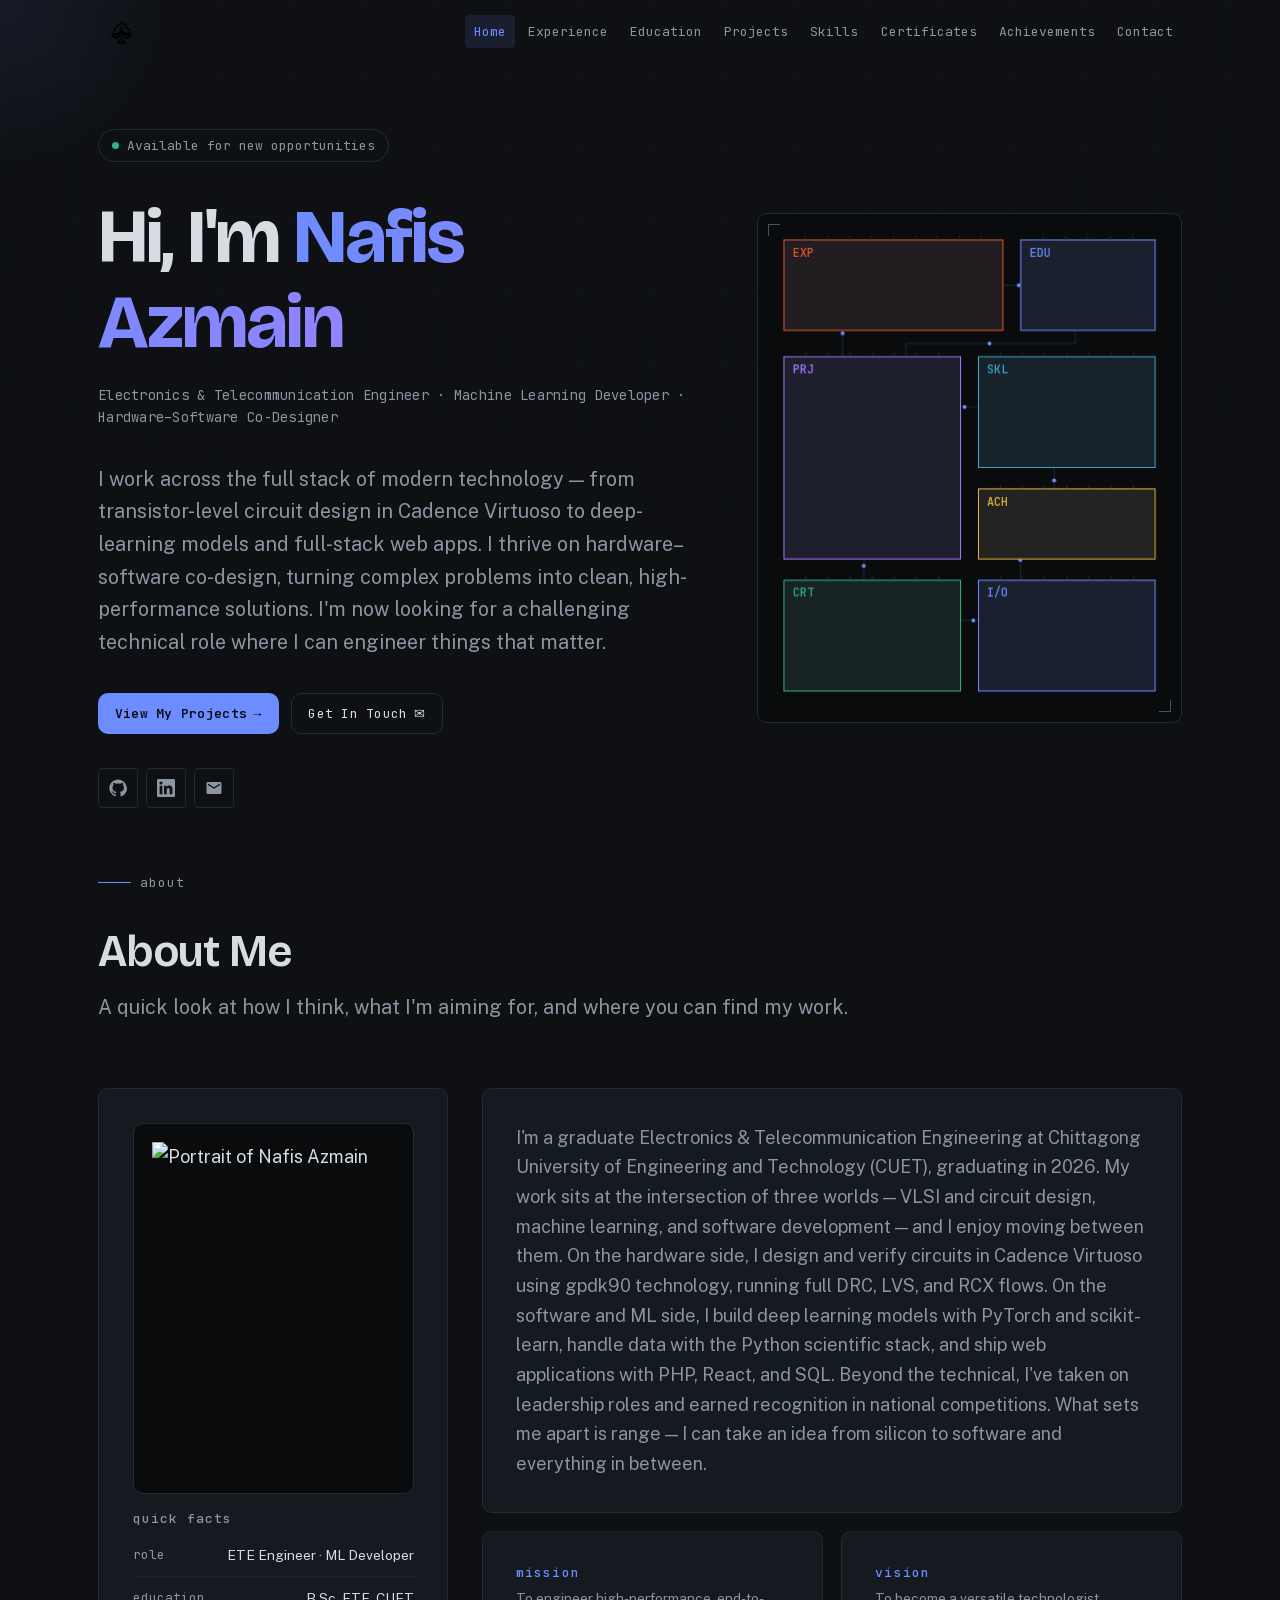
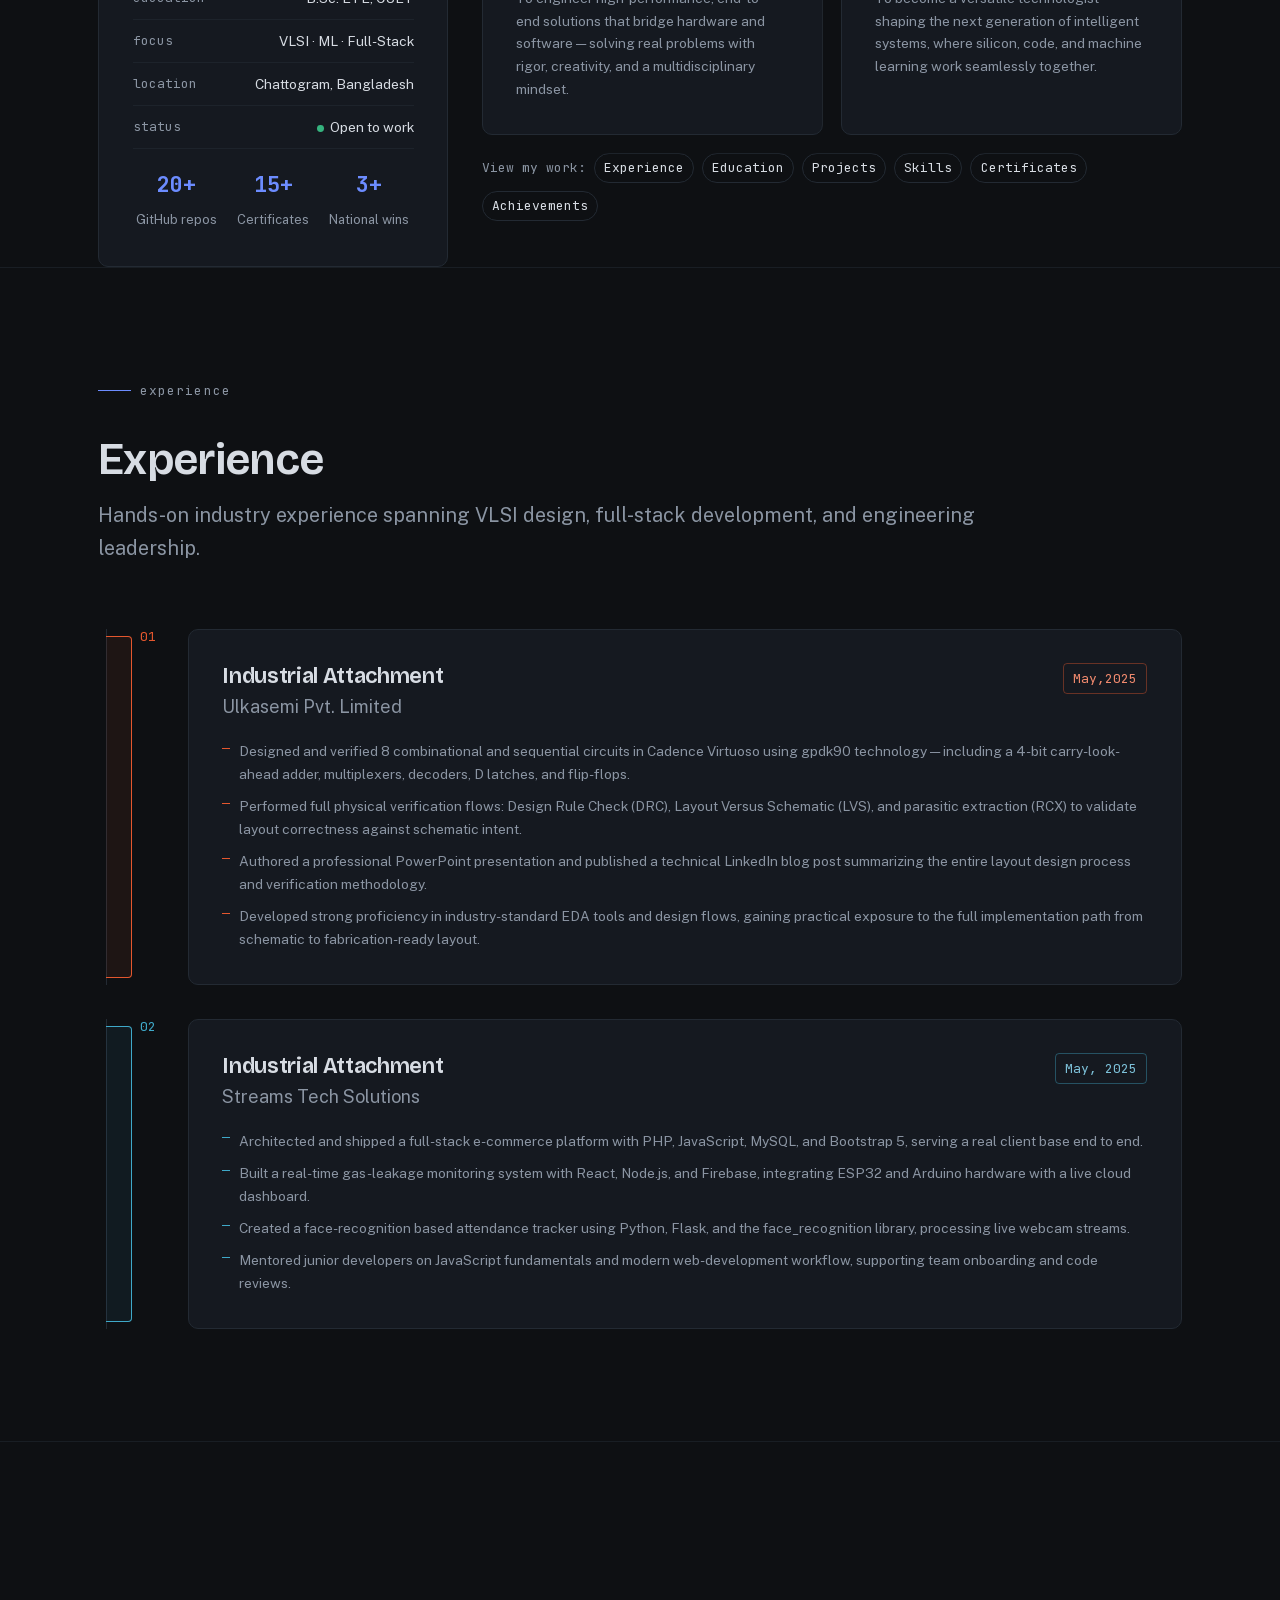
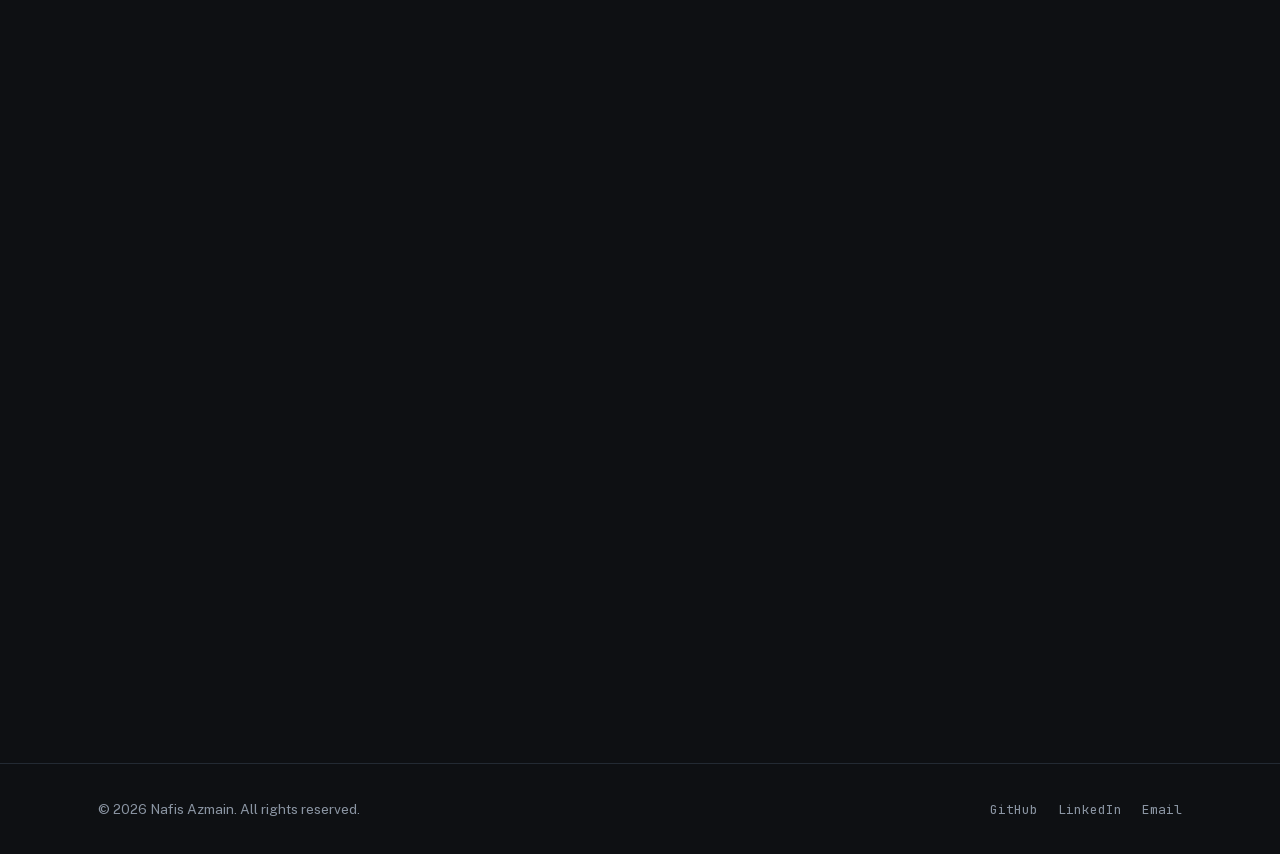
==== commit a95cca38: "formsubmit updated" ====
--- a/index.html
+++ b/index.html
@@ -18,7 +18,7 @@
             c.add('js');
             var conn = navigator.connection;
             if (matchMedia('(prefers-reduced-motion: no-preference)').matches && !(conn && conn.saveData)) {
-                c.add('motion-ok');
+                c.add('motion-ok');1
             }
         })();
     </script>
@@ -53,7 +53,7 @@
 <header class="site-header">
     <div class="container nav-bar">
         <a href="#hero" class="wordmark" aria-label="Nafis Azmain — Home">
-            <img src="assets/img/logo-96-white.webp" alt="" width="141" height="96" />
+            <img src="assets/img/logo-96.webp" alt="" width="141" height="96" />
         </a>
         <nav aria-label="Primary">
             <ul class="nav-links">
@@ -136,7 +136,7 @@
             </div>
             <div class="about-grid">
                 <aside class="about-facts card" data-reveal>
-                    <img class="about-photo" src="assets/img/profile-864.webp" alt="Portrait of Nafis Azmain" width="412" height="959" loading="lazy" decoding="async" />
+                    <img class="about-photo" src="assets/img/profile-864.webp" srcset="assets/img/profile-480.webp 480w, assets/img/profile-864.webp 864w" sizes="(max-width: 860px) calc(100vw - 2rem), 340px" alt="Portrait of Nafis Azmain" width="864" height="1184" loading="lazy" decoding="async" />
                     <h3 class="facts-title">quick facts</h3>
                     <ul class="facts-list">
                         <li><span class="fact-k">role</span><span class="fact-v">ETE Engineer · ML Developer</span></li>
@@ -153,7 +153,7 @@
                 </aside>
                 <div class="about-body">
                     <div class="card prose" data-reveal>
-                        <p>I'm an Electronics &amp; Telecommunication Engineering graduate from Chittagong University of Engineering and Technology (CUET). My work sits at the intersection of three worlds — VLSI and circuit design, machine learning, and software development — and I enjoy moving between them. On the hardware side, I design and verify circuits in Cadence Virtuoso using gpdk90 technology, running full DRC, LVS, and RCX flows. On the software and ML side, I build deep learning models with PyTorch and scikit-learn, handle data with the Python scientific stack, and ship web applications with PHP, React, and SQL. Beyond the technical, I've taken on leadership roles and earned recognition in national competitions. What sets me apart is range — I can take an idea from silicon to software and everything in between.</p>
+                        <p>I'm a graduate Electronics &amp; Telecommunication Engineering at Chittagong University of Engineering and Technology (CUET), graduating in 2026. My work sits at the intersection of three worlds — VLSI and circuit design, machine learning, and software development — and I enjoy moving between them. On the hardware side, I design and verify circuits in Cadence Virtuoso using gpdk90 technology, running full DRC, LVS, and RCX flows. On the software and ML side, I build deep learning models with PyTorch and scikit-learn, handle data with the Python scientific stack, and ship web applications with PHP, React, and SQL. Beyond the technical, I've taken on leadership roles and earned recognition in national competitions. What sets me apart is range — I can take an idea from silicon to software and everything in between.</p>
                     </div>
                     <div class="mv-grid">
                         <div class="mv-card card" data-reveal>
@@ -185,7 +185,7 @@
             <div class="section-head" data-reveal>
                 <p class="sec-eyebrow">experience</p>
                 <h2 class="sec-title">Experience</h2>
-                <p class="sec-sub">Industry exposure through industrial attachments, spanning VLSI design and full-stack web development.</p>
+                <p class="sec-sub">Hands-on industry experience spanning VLSI design, full-stack development, and engineering leadership.</p>
             </div>
             <ol class="timeline">
                 <li class="tl-item" style="--tl-c: var(--layer-vlsi)" data-reveal>
@@ -193,10 +193,10 @@
                     <div class="tl-card card">
                         <div class="tl-head">
                             <div>
-                                <h3 class="tl-role">Industrial Attachment</h3>
+                                <h3 class="tl-role">Industrial Attachment </h3>
                                 <p class="tl-org">Ulkasemi Pvt. Limited</p>
                             </div>
-                            <span class="tl-date">Feb 2025 · 1 week</span>
+                            <span class="tl-date">May,2025</span>
                         </div>
                         <ul>
                             <li>Designed and verified 8 combinational and sequential circuits in Cadence Virtuoso using gpdk90 technology — including a 4-bit carry-look-ahead adder, multiplexers, decoders, D latches, and flip-flops.</li>
@@ -214,12 +214,13 @@
                                 <h3 class="tl-role">Industrial Attachment</h3>
                                 <p class="tl-org">Streams Tech Solutions</p>
                             </div>
-                            <span class="tl-date">June 2024 · 1 week</span>
+                            <span class="tl-date">May, 2025</span>
                         </div>
                         <ul>
-                            <li>Worked on a full-stack e-commerce platform built with PHP, JavaScript, MySQL, and Bootstrap 5.</li>
-                            <li>Contributed to a real-time gas-leakage monitoring system with React, Node.js, and Firebase, integrating ESP32 and Arduino hardware with a live cloud dashboard.</li>
-                            <li>Built a face-recognition based attendance tracker using Python, Flask, and the face_recognition library, processing live webcam streams.</li>
+                            <li>Architected and shipped a full-stack e-commerce platform with PHP, JavaScript, MySQL, and Bootstrap 5, serving a real client base end to end.</li>
+                            <li>Built a real-time gas-leakage monitoring system with React, Node.js, and Firebase, integrating ESP32 and Arduino hardware with a live cloud dashboard.</li>
+                            <li>Created a face-recognition based attendance tracker using Python, Flask, and the face_recognition library, processing live webcam streams.</li>
+                            <li>Mentored junior developers on JavaScript fundamentals and modern web-development workflow, supporting team onboarding and code reviews.</li>
                         </ul>
                     </div>
                 </li>
@@ -246,27 +247,12 @@
                             </div>
                             <span class="tl-date">2022 – 2026</span>
                         </div>
+                        <p class="tl-meta">Current GPA: <strong>3.42 / 4.00</strong></p>
                         <ul>
-                            <li>Studied core ETE subjects: VLSI design, digital signal processing, communication systems, microcontrollers, and data structures.</li>
+                            <li>Studying core ETE subjects: VLSI design, digital signal processing, communication systems, microcontrollers, and data structures.</li>
                             <li>Active member of CUET Robotics &amp; Programming Club — collaborated on inter-university projects and technical workshops.</li>
                             <li>Selected through the highly competitive CUET admission test (among the top 1.5% of applicants nationwide).</li>
-                            <li>Consistently maintained a strong academic record while balancing leadership roles, industrial attachments, and competitive programming.</li>
-                        </ul>
-                    </div>
-                </li>
-                <li class="tl-item" data-reveal>
-                    <div class="tl-rail" aria-hidden="true"><span class="tl-num">02</span></div>
-                    <div class="tl-card card">
-                        <div class="tl-head">
-                            <div>
-                                <h3 class="tl-role">Higher Secondary Certificate (HSC)</h3>
-                                <p class="tl-org">The Millennium Stars School and College, Rangpur Cantonment</p>
-                            </div>
-                            <span class="tl-date">2018 – 2020</span>
-                        </div>
-                        <ul>
-                            <li>Completed the Higher Secondary Certificate in science, building the foundation in physics and mathematics that led to engineering study at CUET.</li>
-                            <li>Developed the disciplined study habits and problem-solving mindset that carried into university-level coursework and competitions.</li>
+                            <li>Consistently maintained a strong academic record while balancing multiple internships, leadership roles, and competitive programming.</li>
                         </ul>
                     </div>
                 </li>
@@ -316,6 +302,47 @@
                         <div class="dialog-links"><a class="btn btn-ghost" href="https://github.com/LAXUS3333/Visual-Question-Answering-using-Multimodal-Transformer" target="_blank" rel="noopener"><svg aria-hidden="true" width="15" height="15"><use href="#i-github" /></svg> Code</a></div>
                     </template>
 
+                    <li class="proj-card" data-cat="cv" data-slug="waste-classification" style="--c: var(--layer-cv)" data-reveal>
+                        <div class="poster" aria-hidden="true"><svg viewBox="0 0 1600 900" focusable="false"><use href="assets/img/projects/waste-classification.svg#p" /></svg></div>
+                        <div class="proj-meta-row"><span class="chip">cv</span><span class="proj-lang">Python</span></div>
+                        <h3 class="proj-title">Waste Classification</h3>
+                        <p class="proj-metric">6-class · INT8</p>
+                        <p class="proj-desc">A 6-class waste image classifier built on a CBAM-attention MobileNetV3-Small backbone, then quantized to INT8 ONNX/TFLite for fast, low-power inference on edge devices.</p>
+                        <div class="pills"><span class="pill">PyTorch</span><span class="pill">MobileNetV3</span><span class="pill">CBAM</span><span class="pill">ONNX · INT8</span></div>
+                        <div class="proj-foot">
+                            <button class="proj-open" data-open="waste-classification" hidden>case study →</button>
+                            <div class="proj-links"><a href="https://github.com/LAXUS3333/Waste-Classification" target="_blank" rel="noopener"><svg aria-hidden="true"><use href="#i-github" /></svg> Code</a></div>
+                        </div>
+                    </li>
+                    <template data-proj="waste-classification">
+                        <p class="chip" style="--c: var(--layer-cv)">cv</p>
+                        <p>A 6-class waste image classifier built on a CBAM-attention MobileNetV3-Small backbone, then quantized to INT8 ONNX/TFLite for fast, low-power inference on edge devices.</p>
+                        <h4>stack</h4>
+                        <div class="pills"><span class="pill">PyTorch</span><span class="pill">MobileNetV3</span><span class="pill">CBAM</span><span class="pill">ONNX · INT8</span><span class="pill">Python</span></div>
+                        <h4>links</h4>
+                        <div class="dialog-links"><a class="btn btn-ghost" href="https://github.com/LAXUS3333/Waste-Classification" target="_blank" rel="noopener"><svg aria-hidden="true" width="15" height="15"><use href="#i-github" /></svg> Code</a></div>
+                    </template>
+
+                    <li class="proj-card" data-cat="embedded" data-slug="pi-edge-dashboard" style="--c: var(--layer-embedded)" data-reveal>
+                        <div class="poster" aria-hidden="true"><svg viewBox="0 0 1600 900" focusable="false"><use href="assets/img/projects/pi-edge-dashboard.svg#p" /></svg></div>
+                        <div class="proj-meta-row"><span class="chip">embedded</span><span class="proj-lang">Python</span></div>
+                        <h3 class="proj-title">Pi Edge Dashboard</h3>
+                        <p class="proj-desc">A phone-friendly web dashboard for a Raspberry Pi that streams a live, annotated MJPEG camera feed alongside real-time stats — FPS, inference latency, and the model's current prediction.</p>
+                        <div class="pills"><span class="pill">Python</span><span class="pill">Raspberry Pi</span><span class="pill">TFLite</span><span class="pill">MJPEG</span></div>
+                        <div class="proj-foot">
+                            <button class="proj-open" data-open="pi-edge-dashboard" hidden>case study →</button>
+                            <div class="proj-links"><a href="https://github.com/LAXUS3333/Pi-Dashboard" target="_blank" rel="noopener"><svg aria-hidden="true"><use href="#i-github" /></svg> Code</a></div>
+                        </div>
+                    </li>
+                    <template data-proj="pi-edge-dashboard">
+                        <p class="chip" style="--c: var(--layer-embedded)">embedded</p>
+                        <p>A phone-friendly web dashboard for a Raspberry Pi that streams a live, annotated MJPEG camera feed alongside real-time stats — FPS, inference latency, and the model's current prediction.</p>
+                        <h4>stack</h4>
+                        <div class="pills"><span class="pill">Python</span><span class="pill">Raspberry Pi</span><span class="pill">TFLite</span><span class="pill">MJPEG</span></div>
+                        <h4>links</h4>
+                        <div class="dialog-links"><a class="btn btn-ghost" href="https://github.com/LAXUS3333/Pi-Dashboard" target="_blank" rel="noopener"><svg aria-hidden="true" width="15" height="15"><use href="#i-github" /></svg> Code</a></div>
+                    </template>
+
                     <li class="proj-card" data-cat="cv" data-slug="object-detection-pi4" style="--c: var(--layer-cv)" data-reveal>
                         <div class="poster" aria-hidden="true"><svg viewBox="0 0 1600 900" focusable="false"><use href="assets/img/projects/object-detection-pi4.svg#p" /></svg></div>
                         <div class="proj-meta-row"><span class="chip">cv</span><span class="proj-lang">Python</span></div>
@@ -334,6 +361,26 @@
                         <div class="pills"><span class="pill">Python</span><span class="pill">YOLO</span><span class="pill">OpenCV</span><span class="pill">Raspberry Pi</span></div>
                         <h4>links</h4>
                         <div class="dialog-links"><a class="btn btn-ghost" href="https://github.com/LAXUS3333/Object-Detection-using-Raspberry-Pi-4" target="_blank" rel="noopener"><svg aria-hidden="true" width="15" height="15"><use href="#i-github" /></svg> Code</a></div>
+                    </template>
+
+                    <li class="proj-card" data-cat="ml" data-slug="cross-domain-eval" style="--c: var(--layer-ml)" data-reveal>
+                        <div class="poster" aria-hidden="true"><svg viewBox="0 0 1600 900" focusable="false"><use href="assets/img/projects/cross-domain-eval.svg#p" /></svg></div>
+                        <div class="proj-meta-row"><span class="chip">ml</span><span class="proj-lang">Python</span></div>
+                        <h3 class="proj-title">Cross-Domain Eval</h3>
+                        <p class="proj-desc">A benchmarking study comparing how ConvNeXt and EfficientNet-B0 generalize across domains, measuring robustness when models meet data that differs from their training distribution.</p>
+                        <div class="pills"><span class="pill">PyTorch</span><span class="pill">ConvNeXt</span><span class="pill">EfficientNet</span></div>
+                        <div class="proj-foot">
+                            <button class="proj-open" data-open="cross-domain-eval" hidden>case study →</button>
+                            <div class="proj-links"><a href="https://github.com/LAXUS3333/Cross-Domain-Eval" target="_blank" rel="noopener"><svg aria-hidden="true"><use href="#i-github" /></svg> Code</a></div>
+                        </div>
+                    </li>
+                    <template data-proj="cross-domain-eval">
+                        <p class="chip" style="--c: var(--layer-ml)">ml</p>
+                        <p>A benchmarking study comparing how ConvNeXt and EfficientNet-B0 generalize across domains, measuring robustness when models meet data that differs from their training distribution.</p>
+                        <h4>stack</h4>
+                        <div class="pills"><span class="pill">PyTorch</span><span class="pill">ConvNeXt</span><span class="pill">EfficientNet</span></div>
+                        <h4>links</h4>
+                        <div class="dialog-links"><a class="btn btn-ghost" href="https://github.com/LAXUS3333/Cross-Domain-Eval" target="_blank" rel="noopener"><svg aria-hidden="true" width="15" height="15"><use href="#i-github" /></svg> Code</a></div>
                     </template>
 
                     <li class="proj-card" data-cat="ml" data-slug="disease-prediction" style="--c: var(--layer-ml)" data-reveal>
@@ -564,6 +611,26 @@
                         <div class="pills"><span class="pill">DeepSeek-R1</span><span class="pill">LLM</span><span class="pill">HTML · JS</span></div>
                         <h4>links</h4>
                         <div class="dialog-links"><a class="btn btn-ghost" href="https://github.com/LAXUS3333/OMEGA-AI-using-DeepSeek-R1" target="_blank" rel="noopener"><svg aria-hidden="true" width="15" height="15"><use href="#i-github" /></svg> Code</a></div>
+                    </template>
+
+                    <li class="proj-card" data-cat="web" data-slug="dashboard-viewer" style="--c: var(--layer-web)" data-reveal>
+                        <div class="poster" aria-hidden="true"><svg viewBox="0 0 1600 900" focusable="false"><use href="assets/img/projects/dashboard-viewer.svg#p" /></svg></div>
+                        <div class="proj-meta-row"><span class="chip">web</span><span class="proj-lang">HTML</span></div>
+                        <h3 class="proj-title">Dashboard Viewer</h3>
+                        <p class="proj-desc">A lightweight, browser-based dashboard viewer for presenting data and metrics in a clean, shareable single-page interface.</p>
+                        <div class="pills"><span class="pill">HTML</span><span class="pill">CSS</span><span class="pill">JavaScript</span></div>
+                        <div class="proj-foot">
+                            <button class="proj-open" data-open="dashboard-viewer" hidden>case study →</button>
+                            <div class="proj-links"><a href="https://github.com/LAXUS3333/Dashboard-Viewer" target="_blank" rel="noopener"><svg aria-hidden="true"><use href="#i-github" /></svg> Code</a></div>
+                        </div>
+                    </li>
+                    <template data-proj="dashboard-viewer">
+                        <p class="chip" style="--c: var(--layer-web)">web</p>
+                        <p>A lightweight, browser-based dashboard viewer for presenting data and metrics in a clean, shareable single-page interface.</p>
+                        <h4>stack</h4>
+                        <div class="pills"><span class="pill">HTML</span><span class="pill">CSS</span><span class="pill">JavaScript</span></div>
+                        <h4>links</h4>
+                        <div class="dialog-links"><a class="btn btn-ghost" href="https://github.com/LAXUS3333/Dashboard-Viewer" target="_blank" rel="noopener"><svg aria-hidden="true" width="15" height="15"><use href="#i-github" /></svg> Code</a></div>
                     </template>
 
                     <li class="proj-card" data-cat="web" data-slug="streams-quiz-service" style="--c: var(--layer-web)" data-reveal>
@@ -775,6 +842,18 @@
                         <p>One of just 9,362 finalists to complete the program out of 45,228 students in Cohort 4 — a rigorous leadership and social-entrepreneurship curriculum co-created with Harvard Business School faculty, covering leadership, trust, AI, and community impact.</p>
                     </div>
                 </article>
+                <article class="ach-card" data-reveal>
+                    <div class="ach-stat" aria-hidden="true">
+                        <span class="big">Top 1.5%</span>
+                        <span class="cap">Nationwide</span>
+                    </div>
+                    <div class="ach-body">
+                        <div class="ach-top"><span class="chip" style="--c: var(--layer-cv)">academic</span><span class="ach-year">2022</span></div>
+                        <h3 class="ach-title">CUET Admission Test</h3>
+                        <p class="ach-meta">Chittagong University of Engineering &amp; Technology</p>
+                        <p>Earned a place in CUET's competitive Electronics &amp; Telecommunication Engineering program, ranking among the top 1.5% of more than 30,000 applicants nationwide.</p>
+                    </div>
+                </article>
             </div>
 
             <div class="section-head lead-head" data-reveal>
@@ -782,6 +861,16 @@
                 <p class="sec-sub">Roles where I've led, organized, and supported technical communities and teams.</p>
             </div>
             <div class="lead-grid">
+                <div class="lead-pill" data-reveal>
+                    <p class="lead-role">VLSI Design Intern</p>
+                    <p class="lead-org">Ulkasemi Pvt. Limited</p>
+                    <p class="lead-time">2025 – Present</p>
+                </div>
+                <div class="lead-pill" data-reveal>
+                    <p class="lead-role">Web Development Mentor</p>
+                    <p class="lead-org">Streams Tech Solutions</p>
+                    <p class="lead-time">2024</p>
+                </div>
                 <div class="lead-pill" data-reveal>
                     <p class="lead-role">Team Lead — Team NSW</p>
                     <p class="lead-org">Tech Carnival (Industrial) 2025</p>
@@ -805,7 +894,7 @@
                 <p class="sec-sub">For collaboration, internships, or technical discussion — I'd love to hear from you.</p>
             </div>
             <div class="contact-grid">
-                <form class="contact-form card" action="https://formsubmit.co/nafiss3333@gmail.com" method="POST" data-reveal>
+                <form class="contact-form card" action="https://formsubmit.co/808b75ddb67368c1da36468ae7c7a247" method="POST" data-reveal>
                     <input type="hidden" name="_subject" value="New message from portfolio site" />
                     <input type="hidden" name="_template" value="table" />
                     <input type="hidden" name="_captcha" value="false" />
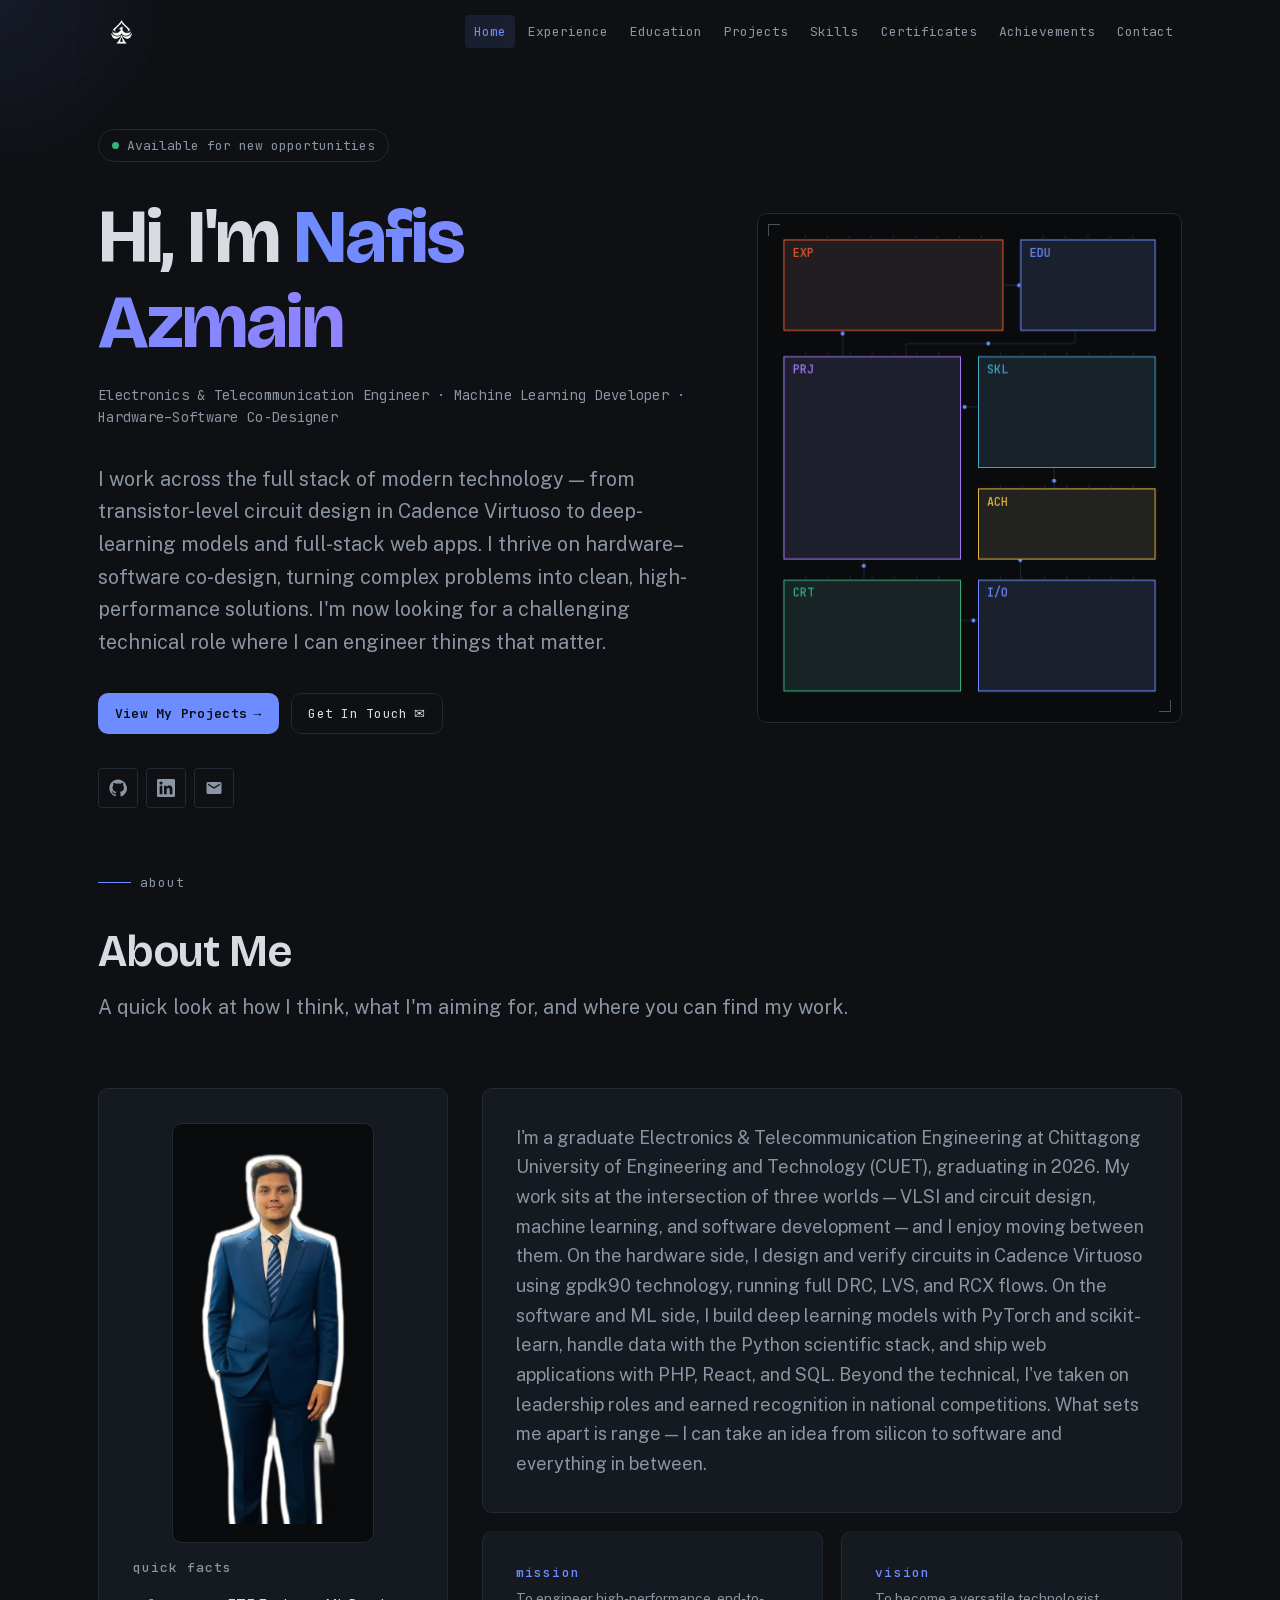
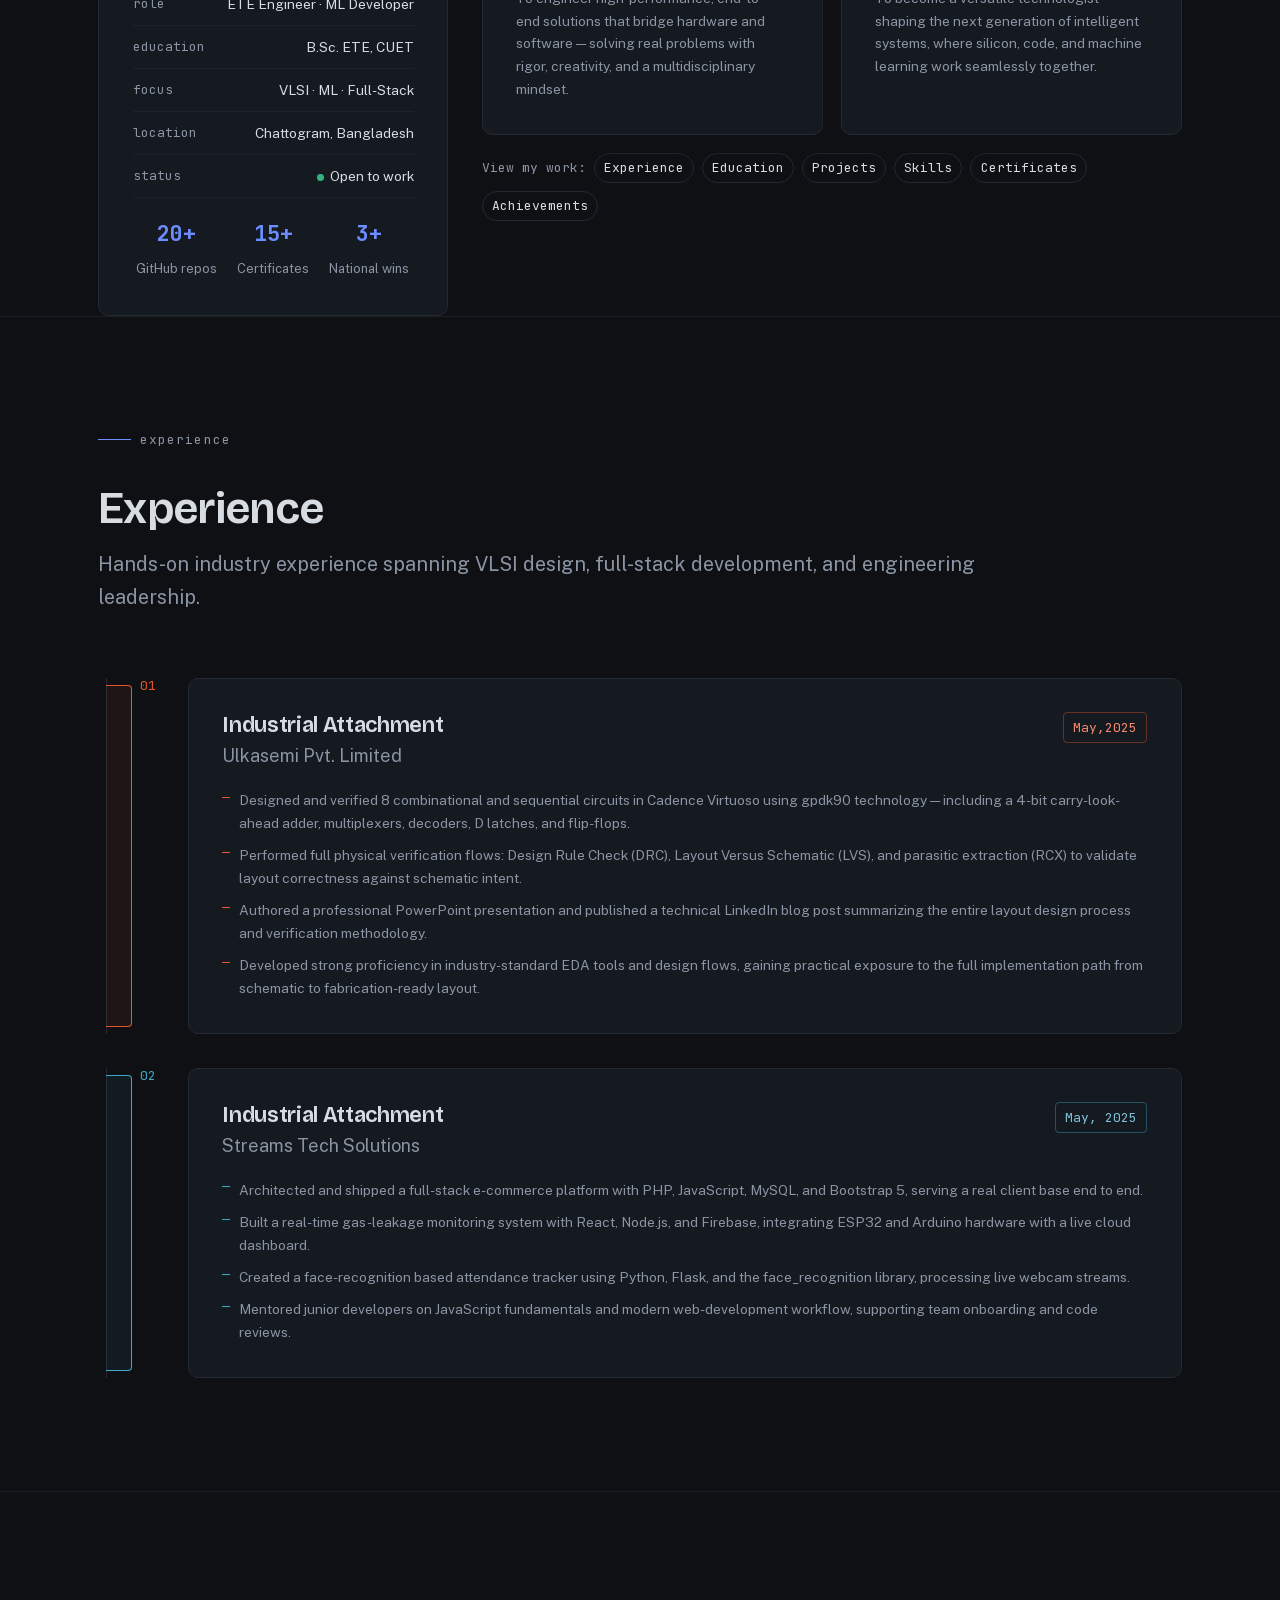
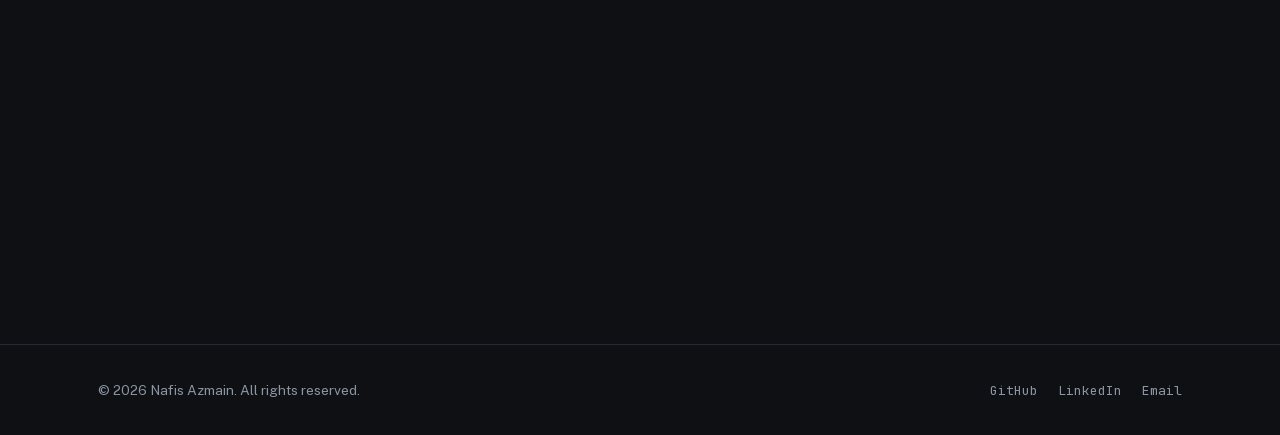
==== commit 826eb35b: "Fix stale-file regressions; remove admission test and CGPA; add HSC - Re-remove the four private-rep" ====
--- a/index.html
+++ b/index.html
@@ -18,7 +18,7 @@
             c.add('js');
             var conn = navigator.connection;
             if (matchMedia('(prefers-reduced-motion: no-preference)').matches && !(conn && conn.saveData)) {
-                c.add('motion-ok');1
+                c.add('motion-ok');
             }
         })();
     </script>
@@ -53,7 +53,7 @@
 <header class="site-header">
     <div class="container nav-bar">
         <a href="#hero" class="wordmark" aria-label="Nafis Azmain — Home">
-            <img src="assets/img/logo-96.webp" alt="" width="141" height="96" />
+            <img src="assets/img/logo-96-white.webp" alt="" width="141" height="96" />
         </a>
         <nav aria-label="Primary">
             <ul class="nav-links">
@@ -136,7 +136,7 @@
             </div>
             <div class="about-grid">
                 <aside class="about-facts card" data-reveal>
-                    <img class="about-photo" src="assets/img/profile-864.webp" srcset="assets/img/profile-480.webp 480w, assets/img/profile-864.webp 864w" sizes="(max-width: 860px) calc(100vw - 2rem), 340px" alt="Portrait of Nafis Azmain" width="864" height="1184" loading="lazy" decoding="async" />
+                    <img class="about-photo" src="assets/img/profile-864.webp" alt="Portrait of Nafis Azmain" width="412" height="959" loading="lazy" decoding="async" />
                     <h3 class="facts-title">quick facts</h3>
                     <ul class="facts-list">
                         <li><span class="fact-k">role</span><span class="fact-v">ETE Engineer · ML Developer</span></li>
@@ -247,12 +247,26 @@
                             </div>
                             <span class="tl-date">2022 – 2026</span>
                         </div>
-                        <p class="tl-meta">Current GPA: <strong>3.42 / 4.00</strong></p>
                         <ul>
-                            <li>Studying core ETE subjects: VLSI design, digital signal processing, communication systems, microcontrollers, and data structures.</li>
+                            <li>Studied core ETE subjects: VLSI design, digital signal processing, communication systems, microcontrollers, and data structures.</li>
                             <li>Active member of CUET Robotics &amp; Programming Club — collaborated on inter-university projects and technical workshops.</li>
-                            <li>Selected through the highly competitive CUET admission test (among the top 1.5% of applicants nationwide).</li>
-                            <li>Consistently maintained a strong academic record while balancing multiple internships, leadership roles, and competitive programming.</li>
+                            <li>Consistently maintained a strong academic record while balancing leadership roles, industrial attachments, and competitive programming.</li>
+                        </ul>
+                    </div>
+                </li>
+                <li class="tl-item" data-reveal>
+                    <div class="tl-rail" aria-hidden="true"><span class="tl-num">02</span></div>
+                    <div class="tl-card card">
+                        <div class="tl-head">
+                            <div>
+                                <h3 class="tl-role">Higher Secondary Certificate (HSC)</h3>
+                                <p class="tl-org">The Millennium Stars School and College, Rangpur Cantonment</p>
+                            </div>
+                            <span class="tl-date">2018 – 2020</span>
+                        </div>
+                        <ul>
+                            <li>Completed the Higher Secondary Certificate in science, building the foundation in physics and mathematics that led to engineering study at CUET.</li>
+                            <li>Developed the disciplined study habits and problem-solving mindset that carried into university-level coursework and competitions.</li>
                         </ul>
                     </div>
                 </li>
@@ -302,47 +316,6 @@
                         <div class="dialog-links"><a class="btn btn-ghost" href="https://github.com/LAXUS3333/Visual-Question-Answering-using-Multimodal-Transformer" target="_blank" rel="noopener"><svg aria-hidden="true" width="15" height="15"><use href="#i-github" /></svg> Code</a></div>
                     </template>
 
-                    <li class="proj-card" data-cat="cv" data-slug="waste-classification" style="--c: var(--layer-cv)" data-reveal>
-                        <div class="poster" aria-hidden="true"><svg viewBox="0 0 1600 900" focusable="false"><use href="assets/img/projects/waste-classification.svg#p" /></svg></div>
-                        <div class="proj-meta-row"><span class="chip">cv</span><span class="proj-lang">Python</span></div>
-                        <h3 class="proj-title">Waste Classification</h3>
-                        <p class="proj-metric">6-class · INT8</p>
-                        <p class="proj-desc">A 6-class waste image classifier built on a CBAM-attention MobileNetV3-Small backbone, then quantized to INT8 ONNX/TFLite for fast, low-power inference on edge devices.</p>
-                        <div class="pills"><span class="pill">PyTorch</span><span class="pill">MobileNetV3</span><span class="pill">CBAM</span><span class="pill">ONNX · INT8</span></div>
-                        <div class="proj-foot">
-                            <button class="proj-open" data-open="waste-classification" hidden>case study →</button>
-                            <div class="proj-links"><a href="https://github.com/LAXUS3333/Waste-Classification" target="_blank" rel="noopener"><svg aria-hidden="true"><use href="#i-github" /></svg> Code</a></div>
-                        </div>
-                    </li>
-                    <template data-proj="waste-classification">
-                        <p class="chip" style="--c: var(--layer-cv)">cv</p>
-                        <p>A 6-class waste image classifier built on a CBAM-attention MobileNetV3-Small backbone, then quantized to INT8 ONNX/TFLite for fast, low-power inference on edge devices.</p>
-                        <h4>stack</h4>
-                        <div class="pills"><span class="pill">PyTorch</span><span class="pill">MobileNetV3</span><span class="pill">CBAM</span><span class="pill">ONNX · INT8</span><span class="pill">Python</span></div>
-                        <h4>links</h4>
-                        <div class="dialog-links"><a class="btn btn-ghost" href="https://github.com/LAXUS3333/Waste-Classification" target="_blank" rel="noopener"><svg aria-hidden="true" width="15" height="15"><use href="#i-github" /></svg> Code</a></div>
-                    </template>
-
-                    <li class="proj-card" data-cat="embedded" data-slug="pi-edge-dashboard" style="--c: var(--layer-embedded)" data-reveal>
-                        <div class="poster" aria-hidden="true"><svg viewBox="0 0 1600 900" focusable="false"><use href="assets/img/projects/pi-edge-dashboard.svg#p" /></svg></div>
-                        <div class="proj-meta-row"><span class="chip">embedded</span><span class="proj-lang">Python</span></div>
-                        <h3 class="proj-title">Pi Edge Dashboard</h3>
-                        <p class="proj-desc">A phone-friendly web dashboard for a Raspberry Pi that streams a live, annotated MJPEG camera feed alongside real-time stats — FPS, inference latency, and the model's current prediction.</p>
-                        <div class="pills"><span class="pill">Python</span><span class="pill">Raspberry Pi</span><span class="pill">TFLite</span><span class="pill">MJPEG</span></div>
-                        <div class="proj-foot">
-                            <button class="proj-open" data-open="pi-edge-dashboard" hidden>case study →</button>
-                            <div class="proj-links"><a href="https://github.com/LAXUS3333/Pi-Dashboard" target="_blank" rel="noopener"><svg aria-hidden="true"><use href="#i-github" /></svg> Code</a></div>
-                        </div>
-                    </li>
-                    <template data-proj="pi-edge-dashboard">
-                        <p class="chip" style="--c: var(--layer-embedded)">embedded</p>
-                        <p>A phone-friendly web dashboard for a Raspberry Pi that streams a live, annotated MJPEG camera feed alongside real-time stats — FPS, inference latency, and the model's current prediction.</p>
-                        <h4>stack</h4>
-                        <div class="pills"><span class="pill">Python</span><span class="pill">Raspberry Pi</span><span class="pill">TFLite</span><span class="pill">MJPEG</span></div>
-                        <h4>links</h4>
-                        <div class="dialog-links"><a class="btn btn-ghost" href="https://github.com/LAXUS3333/Pi-Dashboard" target="_blank" rel="noopener"><svg aria-hidden="true" width="15" height="15"><use href="#i-github" /></svg> Code</a></div>
-                    </template>
-
                     <li class="proj-card" data-cat="cv" data-slug="object-detection-pi4" style="--c: var(--layer-cv)" data-reveal>
                         <div class="poster" aria-hidden="true"><svg viewBox="0 0 1600 900" focusable="false"><use href="assets/img/projects/object-detection-pi4.svg#p" /></svg></div>
                         <div class="proj-meta-row"><span class="chip">cv</span><span class="proj-lang">Python</span></div>
@@ -361,26 +334,6 @@
                         <div class="pills"><span class="pill">Python</span><span class="pill">YOLO</span><span class="pill">OpenCV</span><span class="pill">Raspberry Pi</span></div>
                         <h4>links</h4>
                         <div class="dialog-links"><a class="btn btn-ghost" href="https://github.com/LAXUS3333/Object-Detection-using-Raspberry-Pi-4" target="_blank" rel="noopener"><svg aria-hidden="true" width="15" height="15"><use href="#i-github" /></svg> Code</a></div>
-                    </template>
-
-                    <li class="proj-card" data-cat="ml" data-slug="cross-domain-eval" style="--c: var(--layer-ml)" data-reveal>
-                        <div class="poster" aria-hidden="true"><svg viewBox="0 0 1600 900" focusable="false"><use href="assets/img/projects/cross-domain-eval.svg#p" /></svg></div>
-                        <div class="proj-meta-row"><span class="chip">ml</span><span class="proj-lang">Python</span></div>
-                        <h3 class="proj-title">Cross-Domain Eval</h3>
-                        <p class="proj-desc">A benchmarking study comparing how ConvNeXt and EfficientNet-B0 generalize across domains, measuring robustness when models meet data that differs from their training distribution.</p>
-                        <div class="pills"><span class="pill">PyTorch</span><span class="pill">ConvNeXt</span><span class="pill">EfficientNet</span></div>
-                        <div class="proj-foot">
-                            <button class="proj-open" data-open="cross-domain-eval" hidden>case study →</button>
-                            <div class="proj-links"><a href="https://github.com/LAXUS3333/Cross-Domain-Eval" target="_blank" rel="noopener"><svg aria-hidden="true"><use href="#i-github" /></svg> Code</a></div>
-                        </div>
-                    </li>
-                    <template data-proj="cross-domain-eval">
-                        <p class="chip" style="--c: var(--layer-ml)">ml</p>
-                        <p>A benchmarking study comparing how ConvNeXt and EfficientNet-B0 generalize across domains, measuring robustness when models meet data that differs from their training distribution.</p>
-                        <h4>stack</h4>
-                        <div class="pills"><span class="pill">PyTorch</span><span class="pill">ConvNeXt</span><span class="pill">EfficientNet</span></div>
-                        <h4>links</h4>
-                        <div class="dialog-links"><a class="btn btn-ghost" href="https://github.com/LAXUS3333/Cross-Domain-Eval" target="_blank" rel="noopener"><svg aria-hidden="true" width="15" height="15"><use href="#i-github" /></svg> Code</a></div>
                     </template>
 
                     <li class="proj-card" data-cat="ml" data-slug="disease-prediction" style="--c: var(--layer-ml)" data-reveal>
@@ -611,26 +564,6 @@
                         <div class="pills"><span class="pill">DeepSeek-R1</span><span class="pill">LLM</span><span class="pill">HTML · JS</span></div>
                         <h4>links</h4>
                         <div class="dialog-links"><a class="btn btn-ghost" href="https://github.com/LAXUS3333/OMEGA-AI-using-DeepSeek-R1" target="_blank" rel="noopener"><svg aria-hidden="true" width="15" height="15"><use href="#i-github" /></svg> Code</a></div>
-                    </template>
-
-                    <li class="proj-card" data-cat="web" data-slug="dashboard-viewer" style="--c: var(--layer-web)" data-reveal>
-                        <div class="poster" aria-hidden="true"><svg viewBox="0 0 1600 900" focusable="false"><use href="assets/img/projects/dashboard-viewer.svg#p" /></svg></div>
-                        <div class="proj-meta-row"><span class="chip">web</span><span class="proj-lang">HTML</span></div>
-                        <h3 class="proj-title">Dashboard Viewer</h3>
-                        <p class="proj-desc">A lightweight, browser-based dashboard viewer for presenting data and metrics in a clean, shareable single-page interface.</p>
-                        <div class="pills"><span class="pill">HTML</span><span class="pill">CSS</span><span class="pill">JavaScript</span></div>
-                        <div class="proj-foot">
-                            <button class="proj-open" data-open="dashboard-viewer" hidden>case study →</button>
-                            <div class="proj-links"><a href="https://github.com/LAXUS3333/Dashboard-Viewer" target="_blank" rel="noopener"><svg aria-hidden="true"><use href="#i-github" /></svg> Code</a></div>
-                        </div>
-                    </li>
-                    <template data-proj="dashboard-viewer">
-                        <p class="chip" style="--c: var(--layer-web)">web</p>
-                        <p>A lightweight, browser-based dashboard viewer for presenting data and metrics in a clean, shareable single-page interface.</p>
-                        <h4>stack</h4>
-                        <div class="pills"><span class="pill">HTML</span><span class="pill">CSS</span><span class="pill">JavaScript</span></div>
-                        <h4>links</h4>
-                        <div class="dialog-links"><a class="btn btn-ghost" href="https://github.com/LAXUS3333/Dashboard-Viewer" target="_blank" rel="noopener"><svg aria-hidden="true" width="15" height="15"><use href="#i-github" /></svg> Code</a></div>
                     </template>
 
                     <li class="proj-card" data-cat="web" data-slug="streams-quiz-service" style="--c: var(--layer-web)" data-reveal>
@@ -813,7 +746,7 @@
             </div>
 
             <div class="stat-row" data-reveal>
-                <div class="stat"><div class="stat-num" data-stat="3" data-suffix="+">3+</div><div class="stat-label">Awards &amp; Honors</div></div>
+                <div class="stat"><div class="stat-num" data-stat="2" data-suffix="">2</div><div class="stat-label">Awards &amp; Honors</div></div>
                 <div class="stat"><div class="stat-num" data-stat="19" data-suffix="">19</div><div class="stat-label">Verified Certificates</div></div>
                 <div class="stat"><div class="stat-num" data-stat="20" data-suffix="+">20+</div><div class="stat-label">GitHub Projects</div></div>
                 <div class="stat"><div class="stat-num" data-stat="4" data-suffix="+">4+</div><div class="stat-label">Leadership Roles</div></div>
@@ -842,18 +775,6 @@
                         <p>One of just 9,362 finalists to complete the program out of 45,228 students in Cohort 4 — a rigorous leadership and social-entrepreneurship curriculum co-created with Harvard Business School faculty, covering leadership, trust, AI, and community impact.</p>
                     </div>
                 </article>
-                <article class="ach-card" data-reveal>
-                    <div class="ach-stat" aria-hidden="true">
-                        <span class="big">Top 1.5%</span>
-                        <span class="cap">Nationwide</span>
-                    </div>
-                    <div class="ach-body">
-                        <div class="ach-top"><span class="chip" style="--c: var(--layer-cv)">academic</span><span class="ach-year">2022</span></div>
-                        <h3 class="ach-title">CUET Admission Test</h3>
-                        <p class="ach-meta">Chittagong University of Engineering &amp; Technology</p>
-                        <p>Earned a place in CUET's competitive Electronics &amp; Telecommunication Engineering program, ranking among the top 1.5% of more than 30,000 applicants nationwide.</p>
-                    </div>
-                </article>
             </div>
 
             <div class="section-head lead-head" data-reveal>
@@ -861,16 +782,6 @@
                 <p class="sec-sub">Roles where I've led, organized, and supported technical communities and teams.</p>
             </div>
             <div class="lead-grid">
-                <div class="lead-pill" data-reveal>
-                    <p class="lead-role">VLSI Design Intern</p>
-                    <p class="lead-org">Ulkasemi Pvt. Limited</p>
-                    <p class="lead-time">2025 – Present</p>
-                </div>
-                <div class="lead-pill" data-reveal>
-                    <p class="lead-role">Web Development Mentor</p>
-                    <p class="lead-org">Streams Tech Solutions</p>
-                    <p class="lead-time">2024</p>
-                </div>
                 <div class="lead-pill" data-reveal>
                     <p class="lead-role">Team Lead — Team NSW</p>
                     <p class="lead-org">Tech Carnival (Industrial) 2025</p>
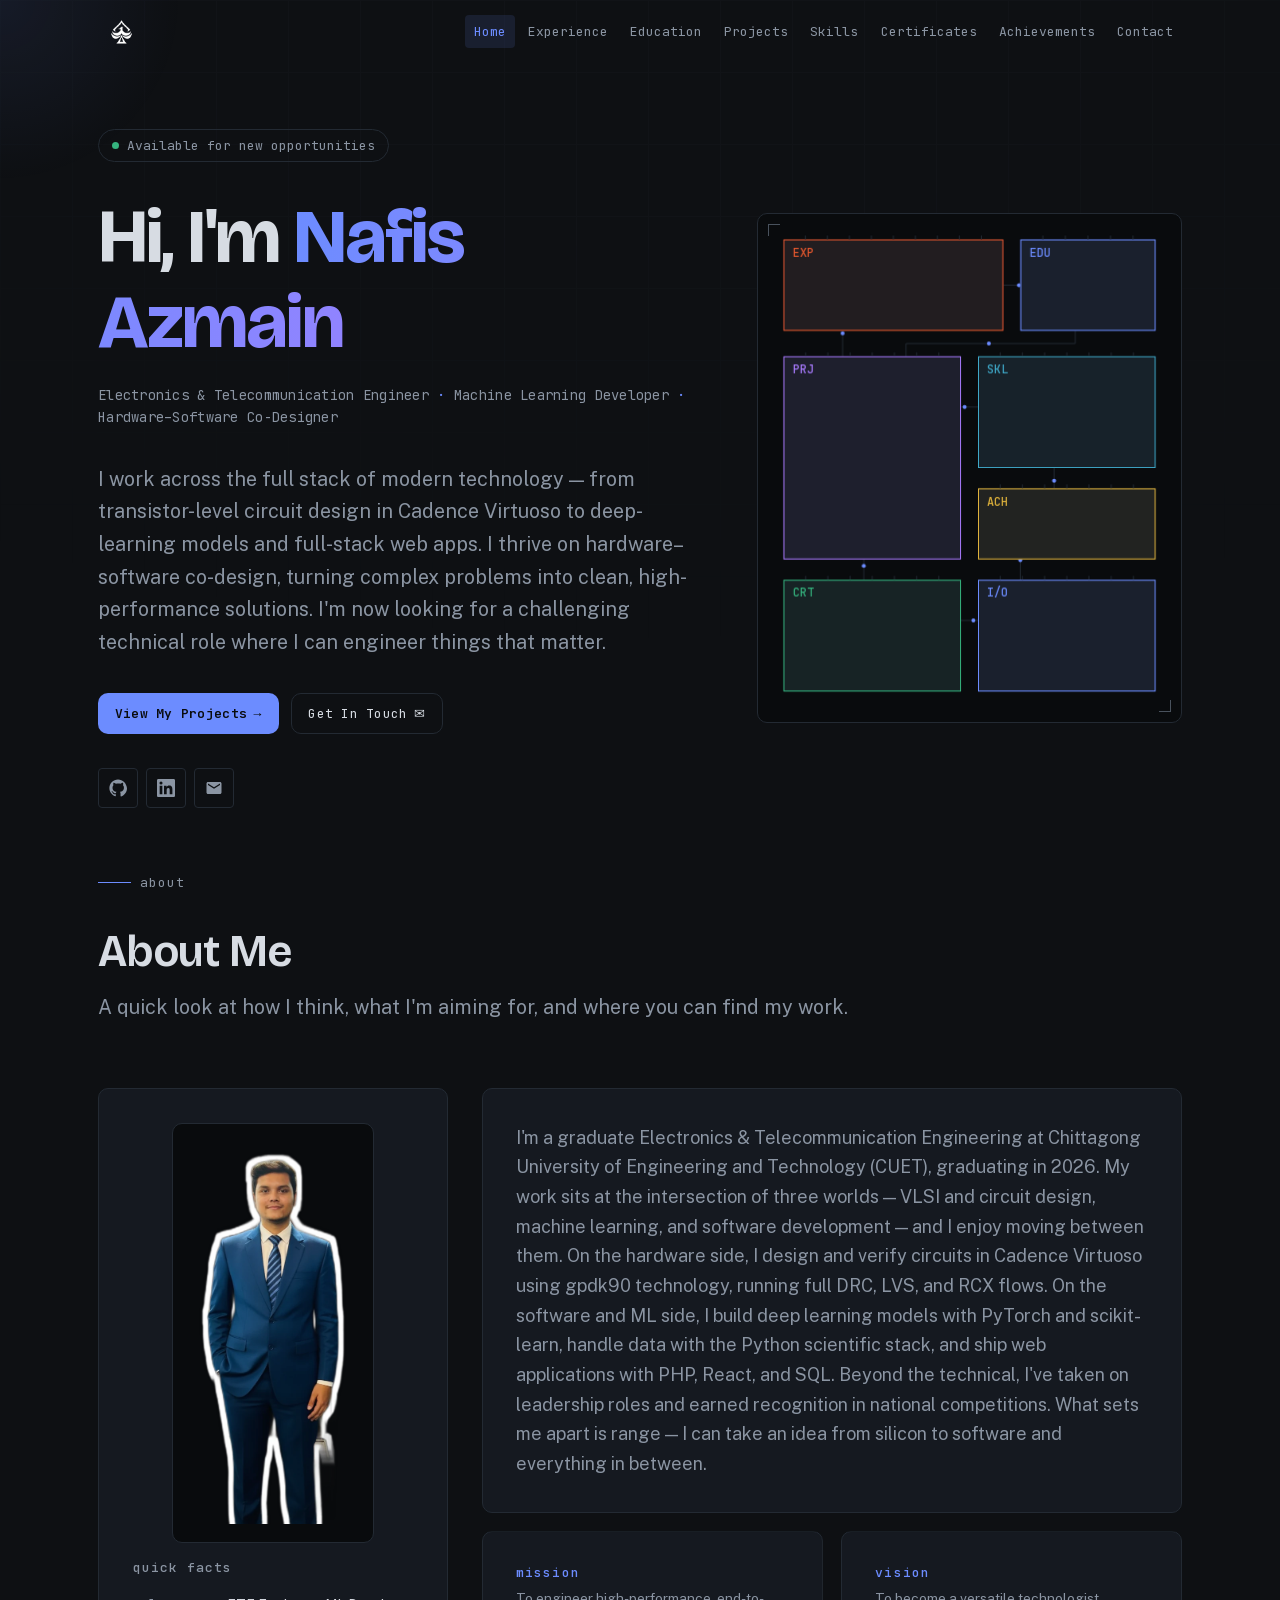
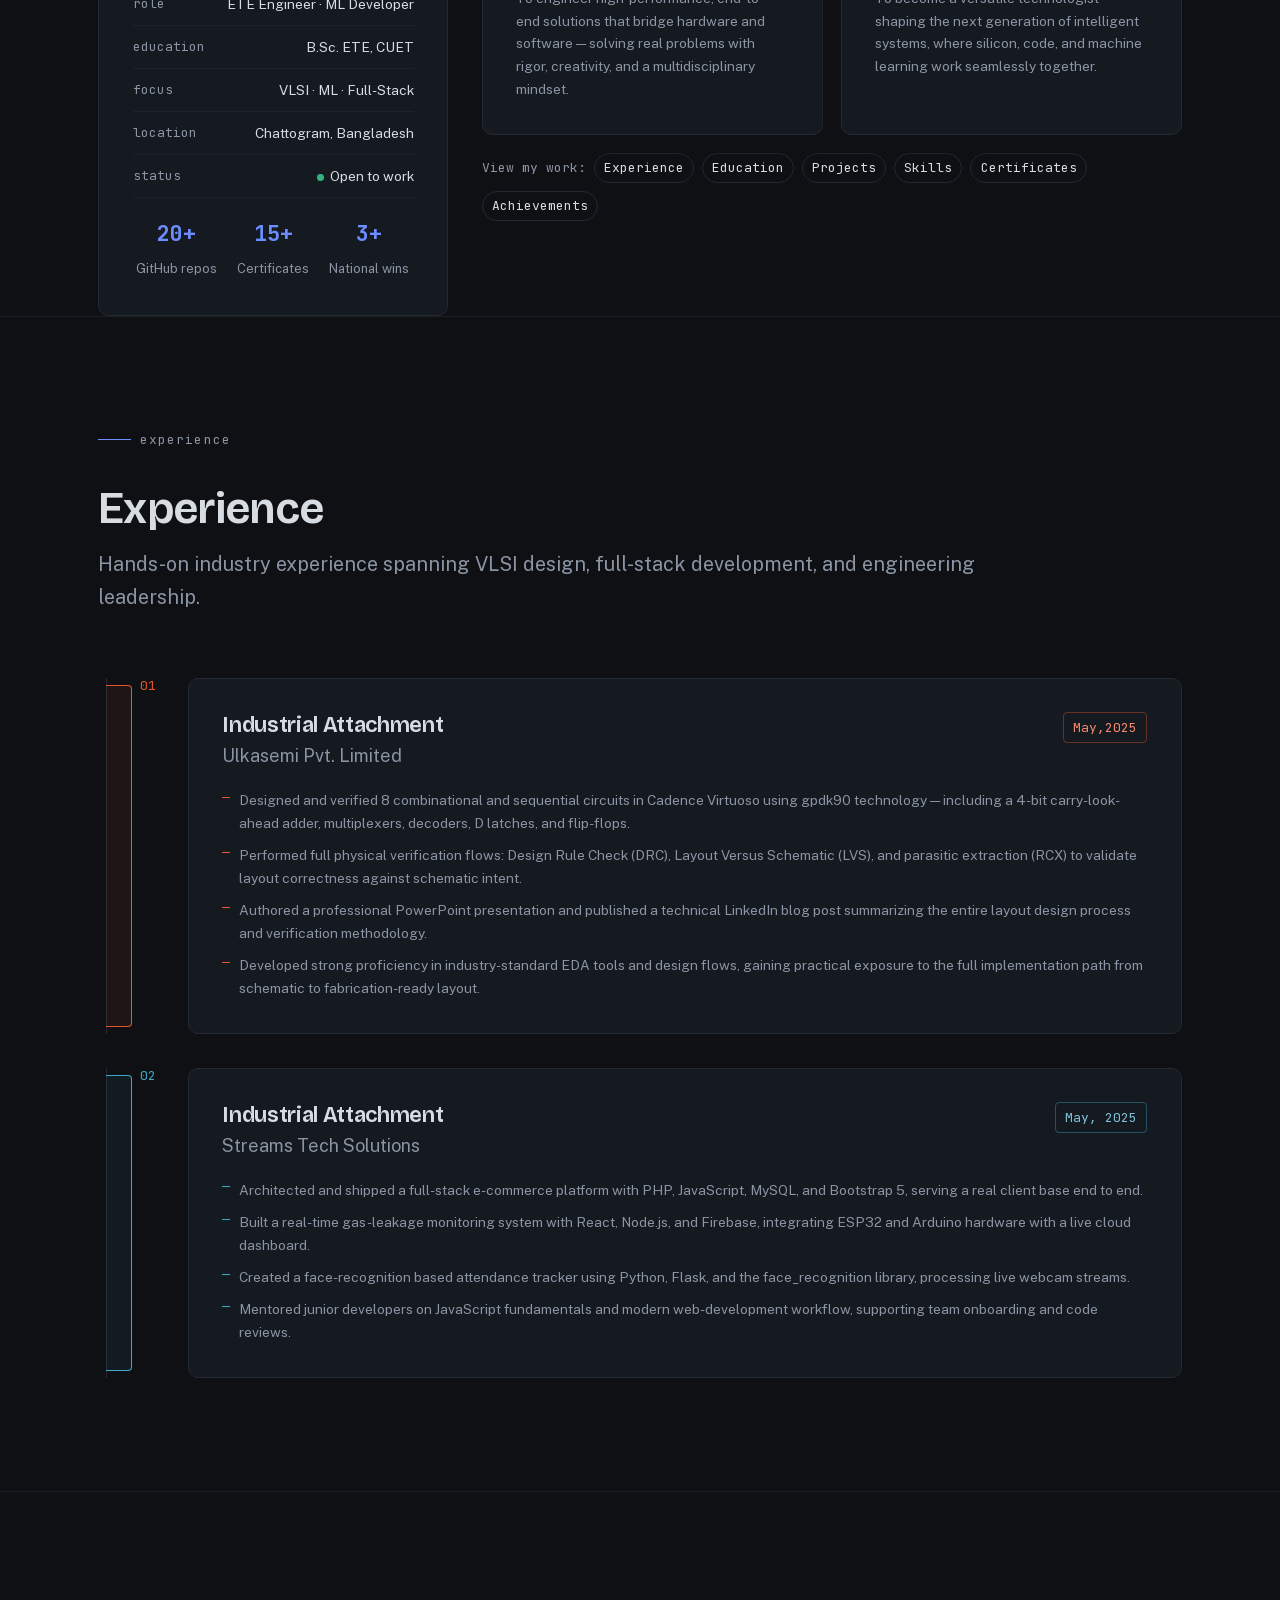
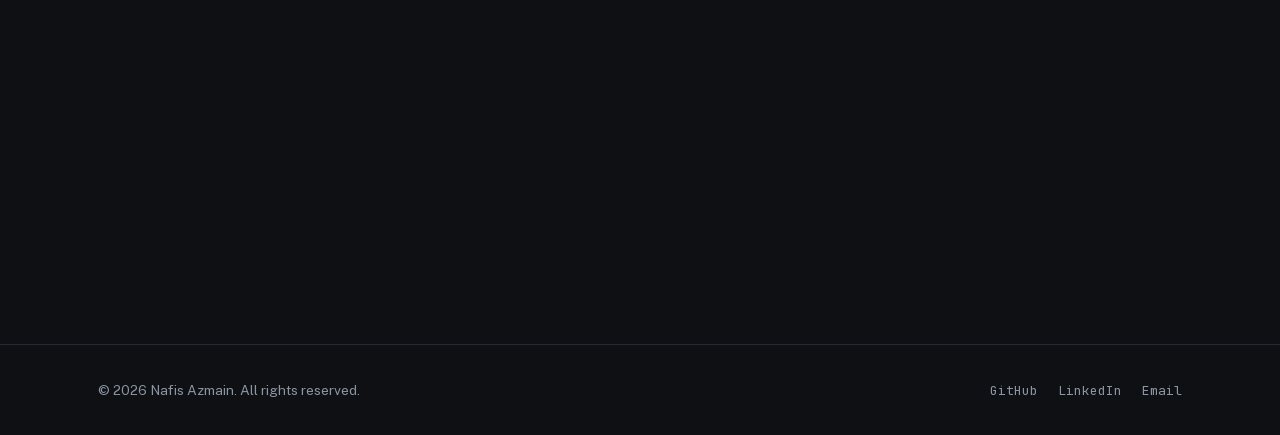
==== commit bd8fa897: "Switch contact form from formsubmit.co to Web3Forms formsubmit.co's submission backend has been down" ====
--- a/index.html
+++ b/index.html
@@ -805,13 +805,13 @@
                 <p class="sec-sub">For collaboration, internships, or technical discussion — I'd love to hear from you.</p>
             </div>
             <div class="contact-grid">
-                <form class="contact-form card" action="https://formsubmit.co/808b75ddb67368c1da36468ae7c7a247" method="POST" data-reveal>
-                    <input type="hidden" name="_subject" value="New message from portfolio site" />
-                    <input type="hidden" name="_template" value="table" />
-                    <input type="hidden" name="_captcha" value="false" />
+                <form class="contact-form card" action="https://api.web3forms.com/submit" method="POST" data-reveal>
+                    <input type="hidden" name="access_key" value="c7a01605-384f-45bd-8558-e4bf4a4c4e3c" />
+                    <input type="hidden" name="from_name" value="Portfolio contact form" />
+                    <input type="hidden" name="redirect" value="https://laxus3333.github.io/Portfolio/#contact" />
                     <div class="honeypot" aria-hidden="true">
                         <label for="hp-field">Leave this field empty</label>
-                        <input type="text" name="_honey" id="hp-field" tabindex="-1" autocomplete="off" />
+                        <input type="checkbox" name="botcheck" id="hp-field" tabindex="-1" autocomplete="off" />
                     </div>
                     <div class="field">
                         <label for="name">Name</label>
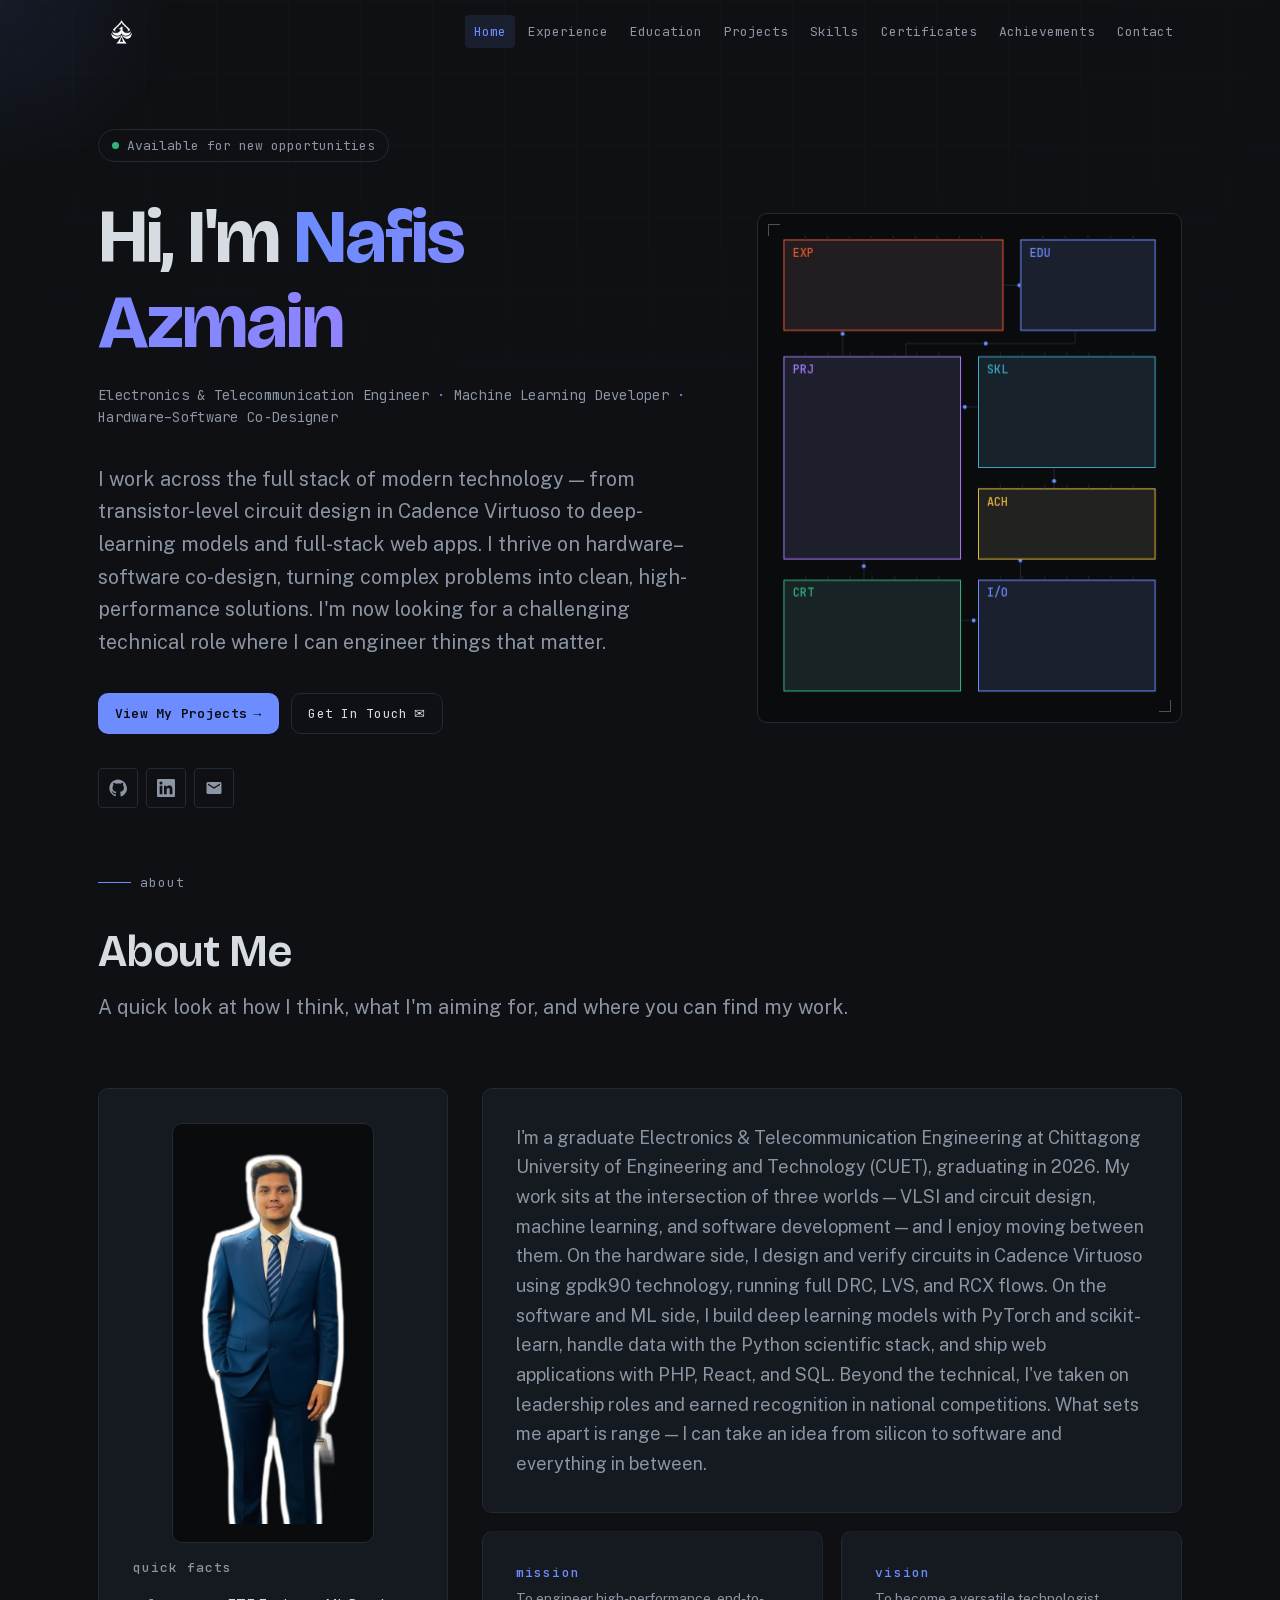
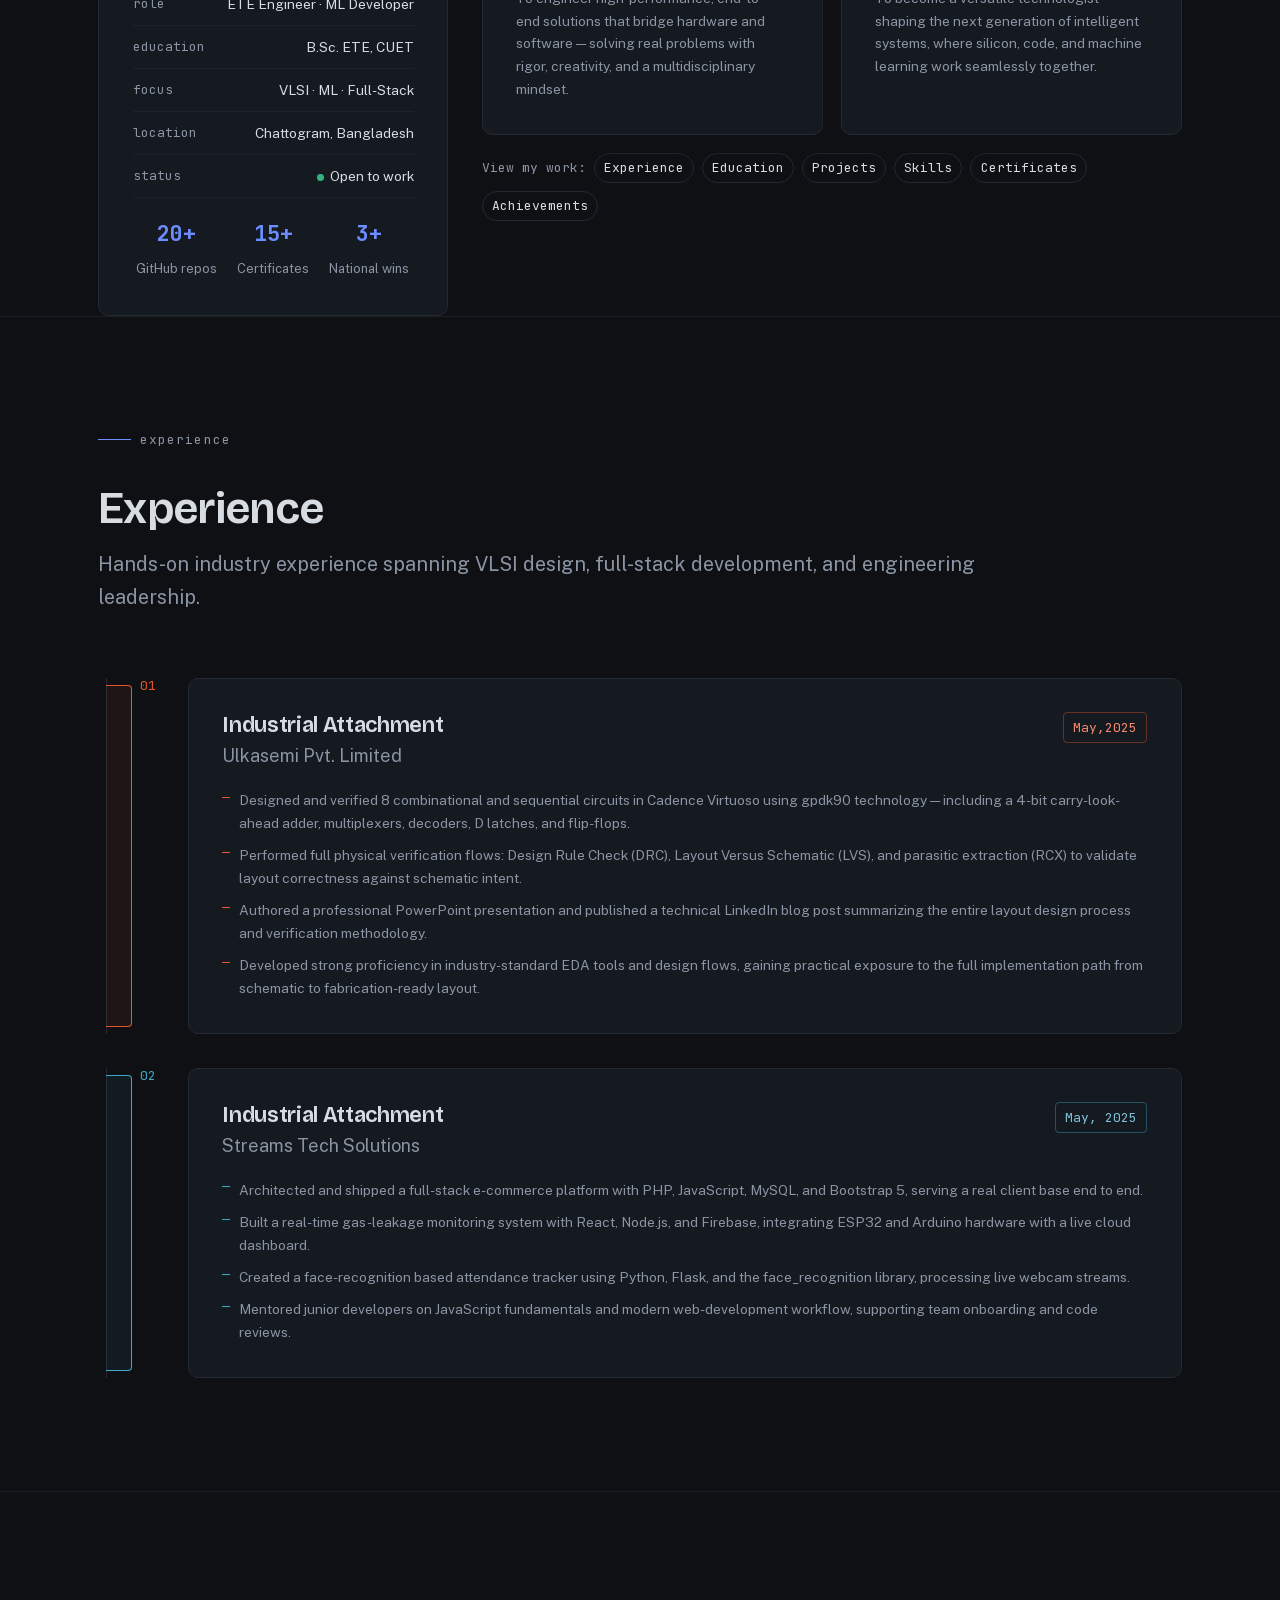
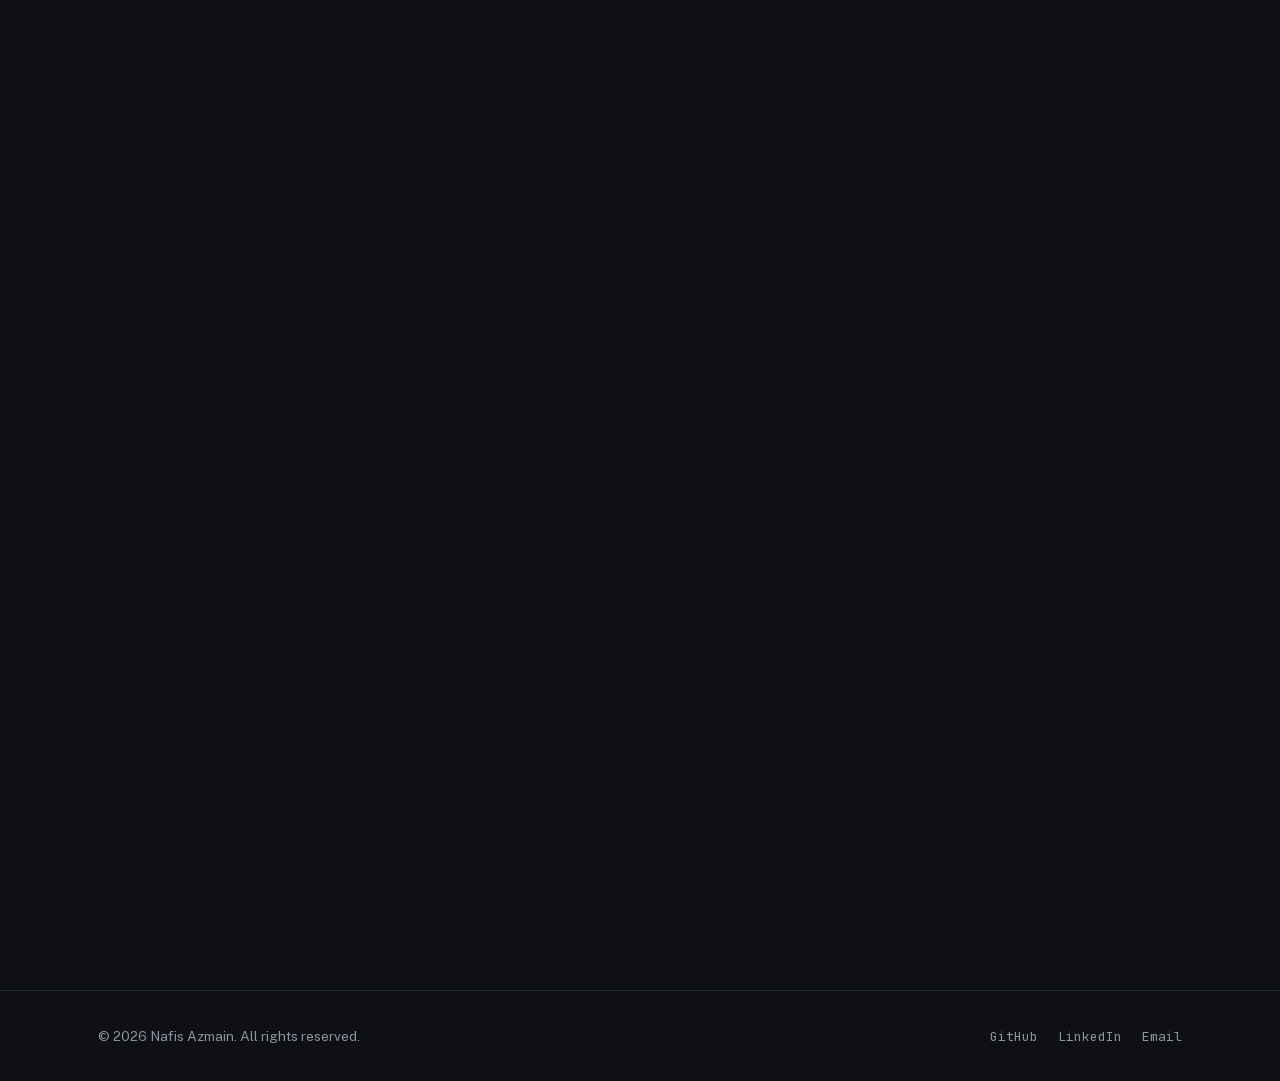
==== commit 036a804e: "Projects added to index file" ====
--- a/index.html
+++ b/index.html
@@ -280,7 +280,7 @@
             <div class="section-head" data-reveal>
                 <p class="sec-eyebrow">projects</p>
                 <h2 class="sec-title">Projects</h2>
-                <p class="sec-sub">Real work from my GitHub — spanning VLSI &amp; digital design, machine learning, computer vision, edge AI, data analysis, and full-stack web. <a href="https://github.com/LAXUS3333" target="_blank" rel="noopener">See all on GitHub →</a></p>
+                <p class="sec-sub">Real work from my GitHub — spanning VLSI &amp; digital design, machine learning, computer vision, generative AI, data analysis, and full-stack web. <a href="https://github.com/LAXUS3333" target="_blank" rel="noopener">See all on GitHub →</a></p>
             </div>
 
             <div class="filters" role="group" aria-label="Filter projects" hidden>
@@ -289,6 +289,7 @@
                 <button class="filter-btn" data-filter="cv" aria-pressed="false">cv</button>
                 <button class="filter-btn" data-filter="vlsi" aria-pressed="false">vlsi</button>
                 <button class="filter-btn" data-filter="embedded" aria-pressed="false">embedded</button>
+                <button class="filter-btn" data-filter="genai" aria-pressed="false">genai</button>
                 <button class="filter-btn" data-filter="web" aria-pressed="false">web</button>
             </div>
             <p class="filter-status mono dim" aria-live="polite"></p>
@@ -414,6 +415,54 @@
                         <div class="pills"><span class="pill">Pandas</span><span class="pill">NumPy</span><span class="pill">Matplotlib</span></div>
                         <h4>links</h4>
                         <div class="dialog-links"><a class="btn btn-ghost" href="https://github.com/LAXUS3333/IMDb-Movies-Exploratory-Data-Analysis" target="_blank" rel="noopener"><svg aria-hidden="true" width="15" height="15"><use href="#i-github" /></svg> Code</a></div>
+                    </template>
+
+                    <li class="proj-card" data-cat="genai" data-slug="pixel-story-ai" style="--c: var(--layer-genai)" data-reveal>
+                        <div class="poster" aria-hidden="true"><svg viewBox="0 0 1600 900" focusable="false"><use href="assets/img/projects/pixel-story-ai.svg#p" /></svg></div>
+                        <div class="proj-meta-row"><span class="chip">genai</span><span class="proj-lang">TypeScript</span></div>
+                        <h3 class="proj-title">Pixel Story AI</h3>
+                        <p class="proj-metric">story → reel</p>
+                        <p class="proj-desc">An AI storytelling app that turns a written story into a short reel, pairing generative text flow with a video-backed composition experience.</p>
+                        <div class="pills"><span class="pill">TypeScript</span><span class="pill">AI Studio</span><span class="pill">Video generation</span></div>
+                        <div class="proj-foot">
+                            <button class="proj-open" data-open="pixel-story-ai" hidden>case study →</button>
+                            <div class="proj-links">
+                                <a href="https://pixelstory-reels-949981233382.asia-southeast1.run.app/" target="_blank" rel="noopener"><svg aria-hidden="true"><use href="#i-ext" /></svg> Live Demo</a>
+                                <a href="https://github.com/LAXUS3333/Pixel_Story_Ai" target="_blank" rel="noopener"><svg aria-hidden="true"><use href="#i-github" /></svg> Code</a>
+                            </div>
+                        </div>
+                    </li>
+                    <template data-proj="pixel-story-ai">
+                        <p class="chip" style="--c: var(--layer-genai)">genai</p>
+                        <p>An AI storytelling app that turns a written story into a short reel, pairing generative text flow with a video-backed composition experience.</p>
+                        <h4>stack</h4>
+                        <div class="pills"><span class="pill">TypeScript</span><span class="pill">AI Studio</span><span class="pill">Video generation</span></div>
+                        <h4>links</h4>
+                        <div class="dialog-links">
+                            <a class="btn btn-ghost" href="https://pixelstory-reels-949981233382.asia-southeast1.run.app/" target="_blank" rel="noopener"><svg aria-hidden="true" width="15" height="15"><use href="#i-ext" /></svg> Live Demo</a>
+                            <a class="btn btn-ghost" href="https://github.com/LAXUS3333/Pixel_Story_Ai" target="_blank" rel="noopener"><svg aria-hidden="true" width="15" height="15"><use href="#i-github" /></svg> Code</a>
+                        </div>
+                    </template>
+
+                    <li class="proj-card" data-cat="genai" data-slug="craig-ai-agent" style="--c: var(--layer-genai)" data-reveal>
+                        <div class="poster" aria-hidden="true"><svg viewBox="0 0 1600 900" focusable="false"><use href="assets/img/projects/craig-ai-agent.svg#p" /></svg></div>
+                        <div class="proj-meta-row"><span class="chip">genai</span><span class="proj-lang">Python</span></div>
+                        <h3 class="proj-title">Craig AI Agent</h3>
+                        <p class="proj-metric">resume → tailored draft</p>
+                        <p class="proj-desc">A local AI resume-tailoring assistant that analyses a job post, compares it with a CV, and generates a rewritten draft plus exportable output.</p>
+                        <div class="pills"><span class="pill">Python</span><span class="pill">Streamlit</span><span class="pill">LLM workflow</span></div>
+                        <div class="proj-foot">
+                            <button class="proj-open" data-open="craig-ai-agent" hidden>case study →</button>
+                            <div class="proj-links"><a href="https://github.com/LAXUS3333/Craig-AI-Agent" target="_blank" rel="noopener"><svg aria-hidden="true"><use href="#i-github" /></svg> Code</a></div>
+                        </div>
+                    </li>
+                    <template data-proj="craig-ai-agent">
+                        <p class="chip" style="--c: var(--layer-genai)">genai</p>
+                        <p>A local AI resume-tailoring assistant that analyses a job post, compares it with a CV, and generates a rewritten draft plus exportable output.</p>
+                        <h4>stack</h4>
+                        <div class="pills"><span class="pill">Python</span><span class="pill">Streamlit</span><span class="pill">LLM workflow</span></div>
+                        <h4>links</h4>
+                        <div class="dialog-links"><a class="btn btn-ghost" href="https://github.com/LAXUS3333/Craig-AI-Agent" target="_blank" rel="noopener"><svg aria-hidden="true" width="15" height="15"><use href="#i-github" /></svg> Code</a></div>
                     </template>
 
                     <li class="proj-card" data-cat="vlsi" data-slug="cla-adder-4bit" style="--c: var(--layer-vlsi)" data-reveal>
